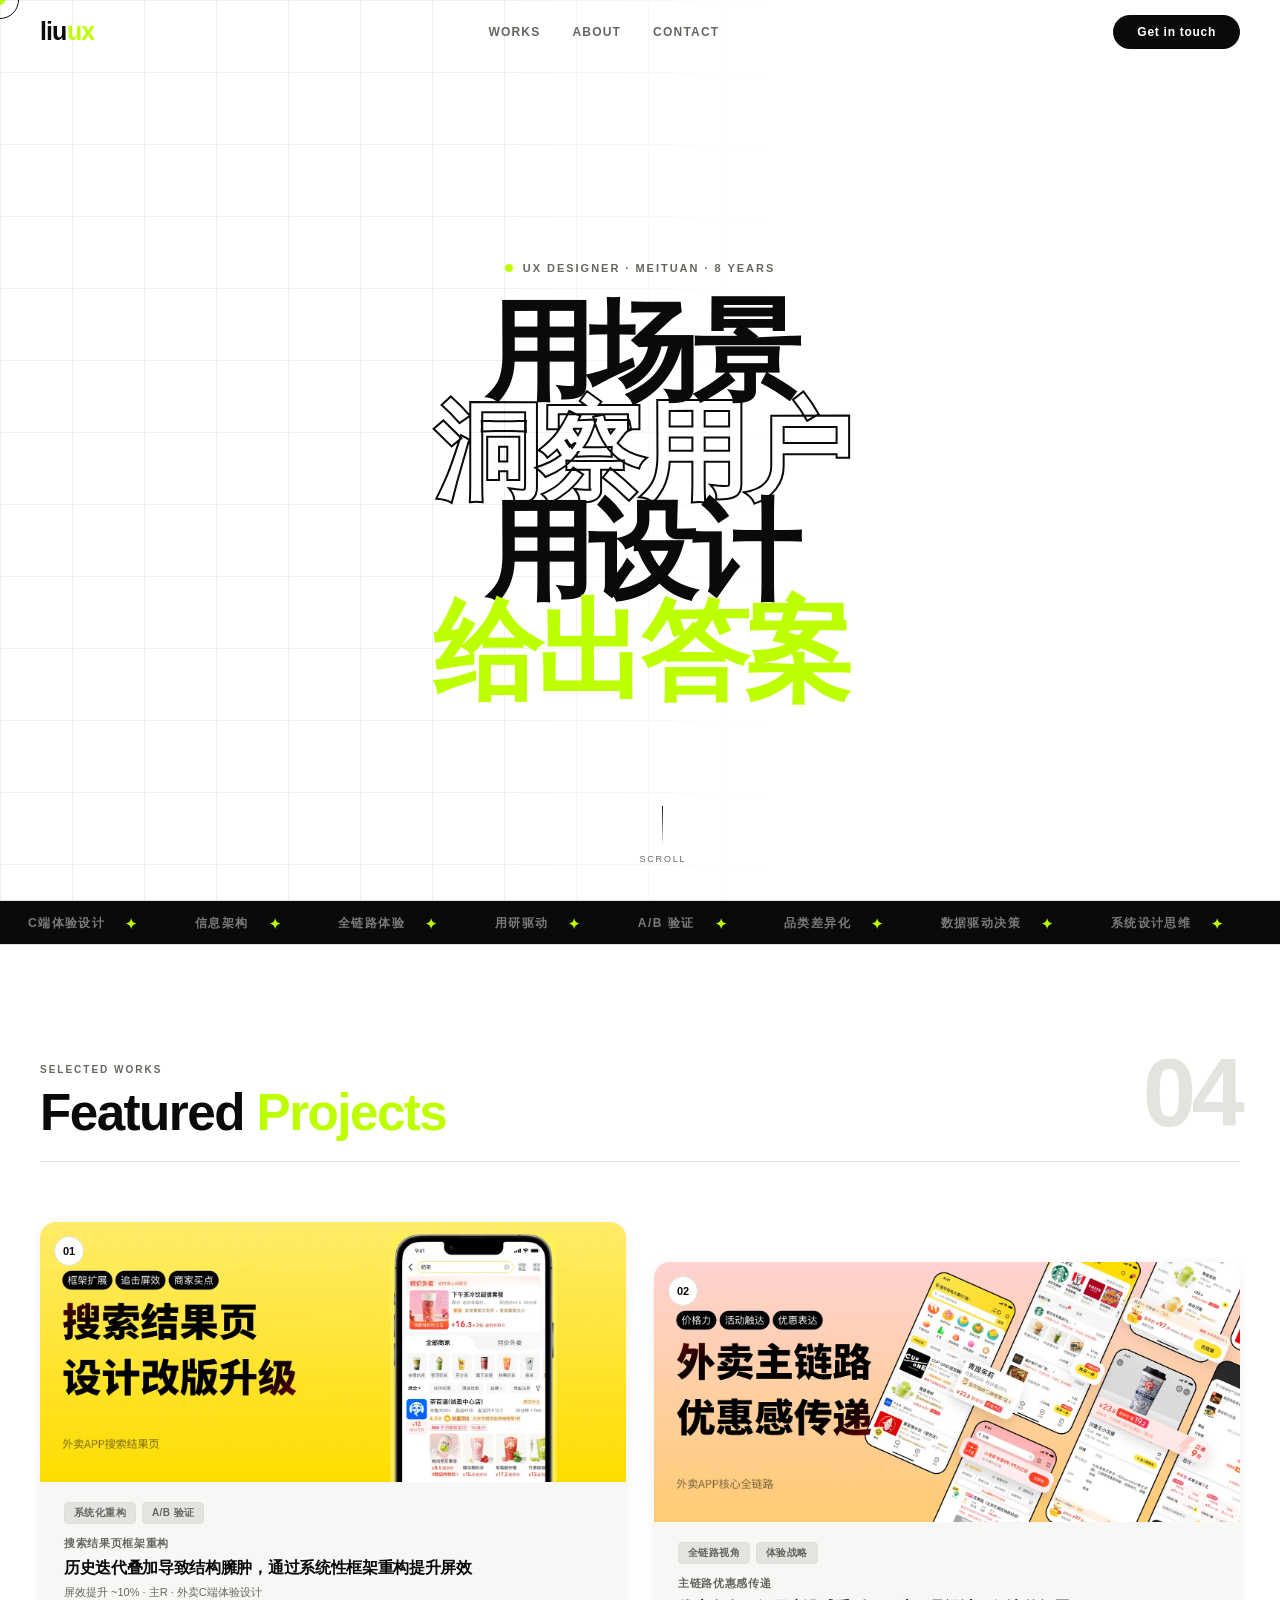
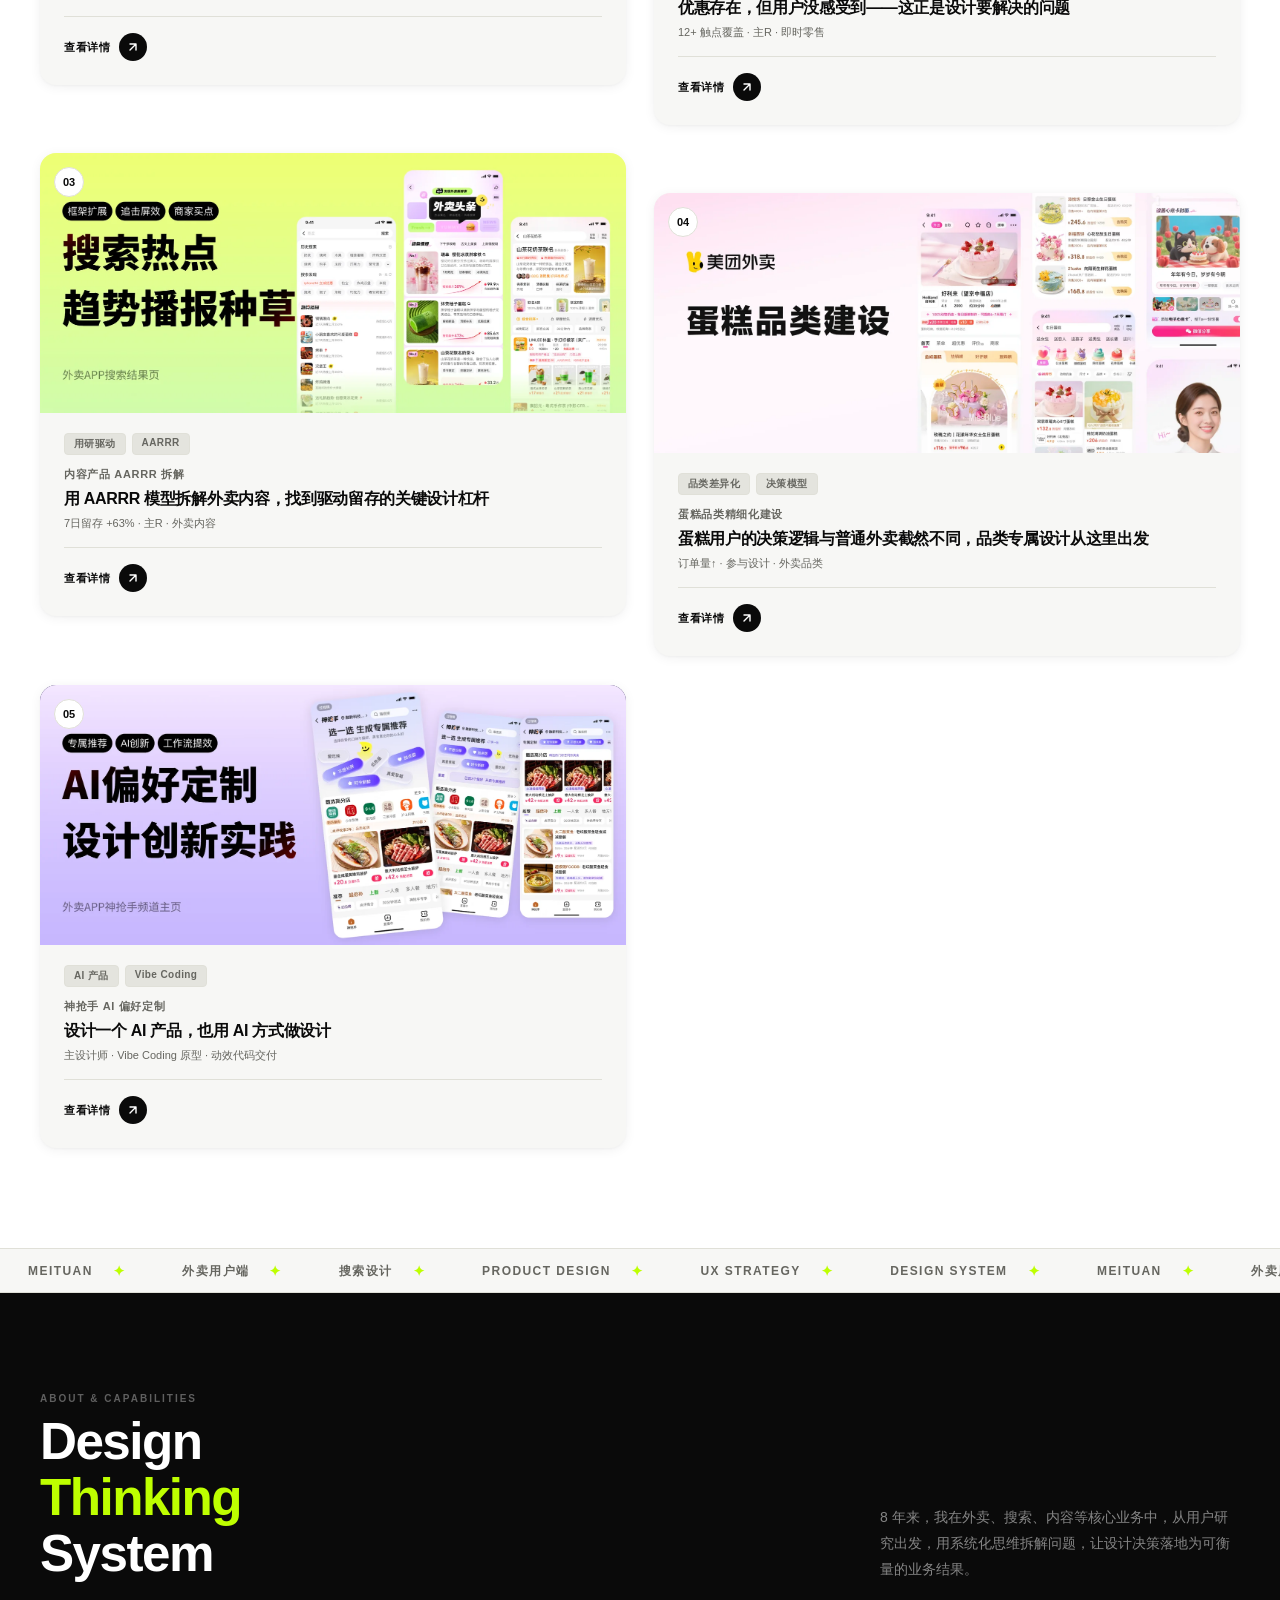
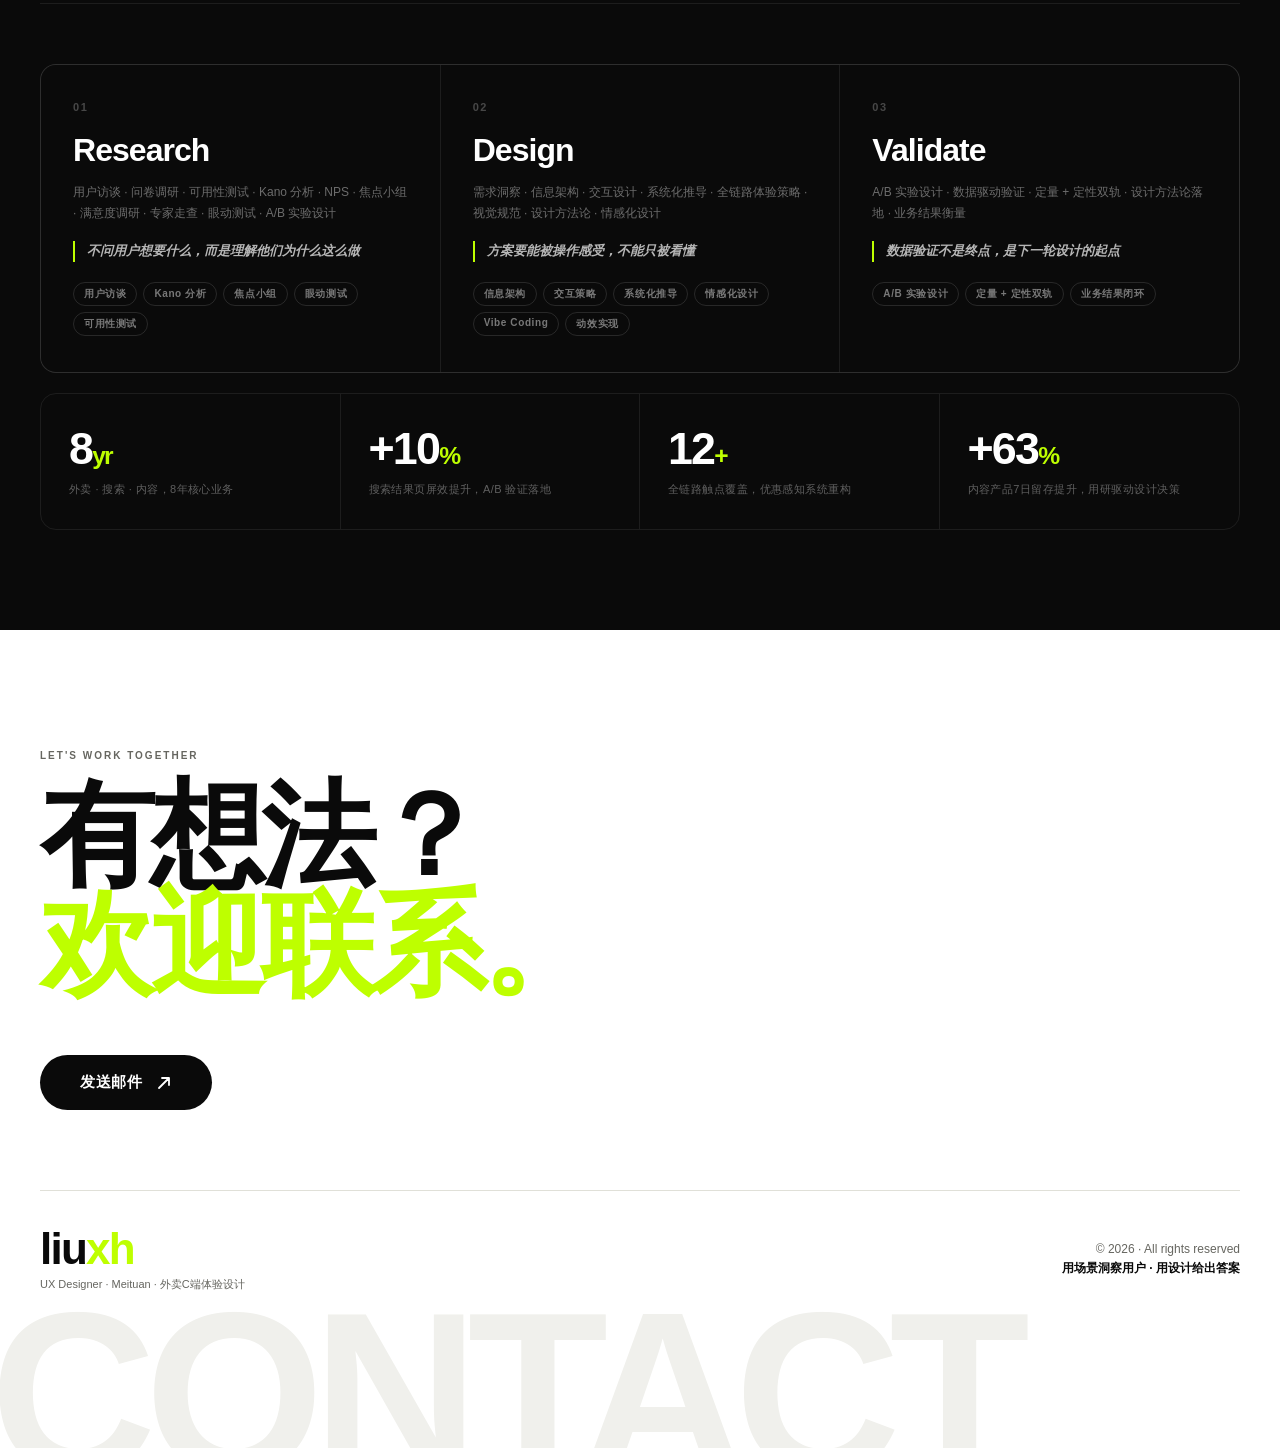
==== index.html @ 4e64beed "refine: 统一slogan+绿色+邮箱弹窗+能力标签更新" ====
<!DOCTYPE html>
<html lang="zh">
<head>
<meta charset="UTF-8">
<meta name="viewport" content="width=device-width, initial-scale=1.0">
<title>UX Designer · Portfolio</title>
<style>
/* ═══════════════════════════════════════
   RESET & TOKENS
═══════════════════════════════════════ */
*,*::before,*::after{box-sizing:border-box;margin:0;padding:0;}
:root{
  --white:#ffffff;
  --black:#0a0a0a;
  --off-white:#f7f7f5;
  --gray:#f0f0ec;
  --gray2:#e4e4de;
  --gray3:#c0c0b8;
  --gray4:#888880;
  --lime:#beff00;
  --text:#0a0a0a;
  --text2:#666660;
  --border:#e0e0d8;
  --r:16px;
}
html{scroll-behavior:smooth;cursor:none;}
body{
  background:var(--white);color:var(--text);
  font-family:'Helvetica Neue',Helvetica,'PingFang SC','Noto Sans SC',Arial,sans-serif;
  -webkit-font-smoothing:antialiased;overflow-x:hidden;
}
a{text-decoration:none;color:inherit;}
img{display:block;max-width:100%;}
::selection{background:var(--lime);color:var(--black);}
::-webkit-scrollbar{width:3px;}
::-webkit-scrollbar-track{background:transparent;}
::-webkit-scrollbar-thumb{background:var(--gray3);border-radius:2px;}

/* ═══════════════════════════════════════
   CURSOR
═══════════════════════════════════════ */
#cursor{
  position:fixed;width:10px;height:10px;border-radius:50%;
  background:var(--lime);pointer-events:none;z-index:9999;
  transform:translate(-50%,-50%);
  transition:width .15s,height .15s,opacity .2s;
  mix-blend-mode:multiply;
}
#cursor-ring{
  position:fixed;width:38px;height:38px;border-radius:50%;
  border:1.5px solid var(--black);pointer-events:none;z-index:9998;
  transform:translate(-50%,-50%);
  transition:width .35s cubic-bezier(.22,1,.36,1),
             height .35s cubic-bezier(.22,1,.36,1),
             border-color .25s;
}
body.ch #cursor-ring{width:60px;height:60px;border-color:var(--lime);}

/* ═══════════════════════════════════════
   PROGRESS
═══════════════════════════════════════ */
#prog{
  position:fixed;top:0;left:0;right:0;height:2px;z-index:600;
  background:var(--lime);transform-origin:left;transform:scaleX(0);
}

/* ═══════════════════════════════════════
   NAV
═══════════════════════════════════════ */
.nav{
  position:fixed;top:0;left:0;right:0;z-index:400;
  height:64px;display:flex;align-items:center;padding:0 40px;
  transition:background .4s,border-color .4s;
  border-bottom:1px solid transparent;
}
.nav.on{
  background:rgba(255,255,255,.92);
  backdrop-filter:blur(20px) saturate(1.6);
  border-color:var(--border);
}
.nav-w{max-width:1280px;margin:0 auto;width:100%;display:flex;align-items:center;justify-content:space-between;}
.nav-logo{
  font-size:25px;font-weight:800;letter-spacing:-.04em;color:var(--black);
  display:inline-flex;align-items:baseline;gap:1px;
  user-select:none;
}
.nav-logo .logo-xh{
  font-style:normal;color:var(--lime);
  display:inline-block;
  position:relative;
  transform-style:preserve-3d;
  perspective:200px;
}
/* 晃动 + Z轴旋转关键帧 */
@keyframes xh-to-ux{
  0%   { transform:rotate(0deg) scale(1); }
  15%  { transform:rotate(-14deg) scale(1); }
  30%  { transform:rotate(10deg) scale(1); }
  48%  { transform:rotate(-3deg) scale(.88); }
  65%  { transform:rotate(360deg) scale(1.06); }
  80%  { transform:rotate(358deg) scale(1); }
  100% { transform:rotate(360deg) scale(1); }
}
@keyframes ux-to-xh{
  0%   { transform:rotate(360deg) scale(1); }
  15%  { transform:rotate(374deg) scale(1); }
  30%  { transform:rotate(350deg) scale(1); }
  48%  { transform:rotate(363deg) scale(.88); }
  65%  { transform:rotate(0deg) scale(1.06); }
  80%  { transform:rotate(2deg) scale(1); }
  100% { transform:rotate(0deg) scale(1); }
}
.nav-logo .logo-xh.flip-to-ux{
  animation:xh-to-ux .8s cubic-bezier(.4,0,.2,1) forwards;
}
.nav-logo .logo-xh.flip-to-xh{
  animation:ux-to-xh .8s cubic-bezier(.4,0,.2,1) forwards;
}
/* 翻转后文字内容通过 data-attr 切换 */
.nav-links{display:flex;gap:32px;}
.nav-links a{
  font-size:12px;font-weight:600;letter-spacing:.1em;text-transform:uppercase;
  color:var(--text2);transition:color .2s;position:relative;
}
.nav-links a::after{
  content:'';position:absolute;bottom:-3px;left:0;right:0;height:1.5px;
  background:var(--lime-d);transform:scaleX(0);transform-origin:left;
  transition:transform .25s cubic-bezier(.22,1,.36,1);
}
.nav-links a:hover{color:var(--black);}
.nav-links a:hover::after{transform:scaleX(1);}
.nav-cta{
  padding:10px 24px;border-radius:999px;
  background:var(--black);color:var(--white);
  font-size:12px;font-weight:700;letter-spacing:.06em;
  transition:background .2s,transform .2s;
}
.nav-cta:hover{background:var(--lime);color:var(--black);transform:scale(1.04);}

/* ═══════════════════════════════════════
   CONTAINER
═══════════════════════════════════════ */
.container{max-width:1280px;margin:0 auto;padding:0 40px;}

/* ═══════════════════════════════════════
   HERO
═══════════════════════════════════════ */
@keyframes fadeUp{from{opacity:0;transform:translateY(32px);}to{opacity:1;transform:translateY(0);}}

.hero{
  min-height:100vh;
  padding-top:64px;
  position:relative;overflow:hidden;
  background:var(--white);
  display:flex;flex-direction:column;
}

/* 背景网格 */
.hero-grid-bg{
  position:absolute;inset:0;z-index:0;
  background-image:
    linear-gradient(var(--border) 1px,transparent 1px),
    linear-gradient(90deg,var(--border) 1px,transparent 1px);
  background-size:72px 72px;
  opacity:.5;
  mask-image:linear-gradient(to right, black 0%, black 40%, transparent 60%);
}

/* hero 内容区 — 居中文字 */
.hero-inner{
  position:relative;z-index:2;
  max-width:1100px;
  width:calc(100% - 80px);
  margin:0 auto;
  display:flex;
  flex-direction:column;
  align-items:center;
  justify-content:center;
  text-align:center;
  flex:1 0 auto;
}

/* 主标题 */
.hero-title{
  font-size:clamp(56px,8.5vw,140px);
  font-weight:900;line-height:.92;letter-spacing:-.05em;
  color:var(--black);margin-bottom:0;
  perspective:600px;
}

/* 字符级动画单元 */
.hero-char{
  display:inline-block;
  opacity:0;
  transform:translateY(60px) rotateX(-40deg);
  transition:
    opacity .6s cubic-bezier(.22,1,.36,1),
    transform .6s cubic-bezier(.22,1,.36,1);
}
.hero-char.in{
  opacity:1;
  transform:translateY(0) rotateX(0deg);
}
.hero-char.out{
  opacity:0;
  transform:translateY(-40px) rotateX(30deg);
}

/* 描边填充字符（第二行“理解用户”效果） */
.hero-char.outline-char{
  color:transparent;
  -webkit-text-stroke:2px var(--black);
}
.hero-char.outline-char.in{
  color:transparent;
  -webkit-text-stroke:2px var(--black);
}

/* 荧光色字符（第四行“给出答案”效果） */
.hero-char.lime-char.in{
  color:var(--lime);
}

/* 行分隔 */
.hero-line{
  display:block;
}

/* eyebrow */
.hero-eyebrow{
  display:flex;align-items:center;gap:10px;
  margin-bottom:28px;
}
.hero-dot{
  width:8px;height:8px;border-radius:50%;background:var(--lime);
  animation:dotPulse 2.2s ease-in-out infinite;
}
@keyframes dotPulse{0%,100%{transform:scale(1);opacity:1;}50%{transform:scale(1.7);opacity:.5;}}
.hero-eyebrow-txt{
  font-size:11px;font-weight:700;letter-spacing:.18em;text-transform:uppercase;
  color:var(--text2);
}

/* 滚动提示 */
.hero-scroll{
  position:absolute;bottom:36px;left:50%;transform:translateX(-50%);
  display:flex;flex-direction:column;align-items:center;gap:8px;
  font-size:9px;letter-spacing:.2em;text-transform:uppercase;color:var(--text2);
  z-index:4;animation:fadeUp 1s .9s both;
}
.hero-scroll-line{
  width:1px;height:40px;
  background:linear-gradient(to bottom,var(--black),transparent);
  animation:scrollAnim 2s ease-in-out infinite;
}
@keyframes scrollAnim{
  0%{transform:scaleY(0);transform-origin:top;}
  50%{transform:scaleY(1);transform-origin:top;}
  51%{transform:scaleY(1);transform-origin:bottom;}
  100%{transform:scaleY(0);transform-origin:bottom;}
}


/* ═══════════════════════════════════════
   MARQUEE
═══════════════════════════════════════ */
.marquee-wrap{
  overflow:hidden;white-space:nowrap;
  border-top:1px solid var(--border);
  border-bottom:1px solid var(--border);
  padding:12px 0;
  background:var(--black);
}
.marquee-wrap--light{background:var(--off-white);}
.marquee-track{
  display:inline-flex;align-items:center;gap:0;
  animation:marqueeL 30s linear infinite;
}
.marquee-track--rev{animation:marqueeR 30s linear infinite;}
.marquee-track:hover{animation-play-state:paused;}
@keyframes marqueeL{0%{transform:translateX(0);}100%{transform:translateX(-50%);}}
@keyframes marqueeR{0%{transform:translateX(-50%);}100%{transform:translateX(0);}}
.marquee-item{
  display:inline-flex;align-items:center;gap:20px;
  padding:0 28px;
  font-size:12px;font-weight:700;letter-spacing:.12em;text-transform:uppercase;
  color:rgba(255,255,255,.45);
}
.marquee-wrap--light .marquee-item{color:var(--text2);}
.marquee-star{color:var(--lime);font-size:14px;}
.marquee-wrap--light .marquee-star{color:var(--lime);}

/* ═══════════════════════════════════════
   SECTION BASE
═══════════════════════════════════════ */
.sec{padding:100px 0;}
.sec-header{
  display:flex;align-items:flex-end;justify-content:space-between;
  margin-bottom:60px;padding-bottom:20px;
  border-bottom:1px solid var(--border);
}
.sec-kicker{
  font-size:10px;font-weight:700;letter-spacing:.2em;text-transform:uppercase;
  color:var(--text2);margin-bottom:10px;
}
.sec-title{
  font-size:clamp(32px,4vw,52px);font-weight:800;letter-spacing:-.03em;
  color:var(--black);line-height:1.1;
}
.sec-title em{font-style:normal;color:var(--lime);}
.sec-count{
  font-size:clamp(64px,8vw,96px);font-weight:800;letter-spacing:-.05em;
  color:var(--gray2);line-height:1;
}

/* ═══════════════════════════════════════
   WORKS GRID
═══════════════════════════════════════ */
.works-grid{
  display:grid;
  grid-template-columns:1fr 1fr;
  gap:28px;
  align-items:start;
}
.work-card{
  border-radius:var(--r);overflow:hidden;
  background:var(--off-white);
  border:none;
  box-shadow:0 2px 12px rgba(0,0,0,.06), 0 1px 3px rgba(0,0,0,.04);
  cursor:none;
  transition:box-shadow .35s;
  will-change:transform;
  position:relative;
}
.work-card::before{
  content:'';
  position:absolute;inset:0;border-radius:var(--r);
  background:radial-gradient(circle at var(--mx,30%) var(--my,30%), rgba(190,255,0,.22) 0%, transparent 60%);
  opacity:0;transition:opacity .3s;
  pointer-events:none;z-index:1;
}
.work-card:hover{
  box-shadow:0 0 0 2px var(--lime), 0 32px 80px rgba(0,0,0,.13);
}
.work-card:hover::before{opacity:1;}
/* 阶梯错位 — 收窄幅度，保留节奏 */
.work-card:nth-child(1){margin-top:0;}
.work-card:nth-child(2){margin-top:40px;}
.work-card:nth-child(3){margin-top:0;}
.work-card:nth-child(4){margin-top:40px;}

.work-img{
  position:relative;height:260px;overflow:hidden;
}
.work-img img{
  width:100%;height:100%;object-fit:cover;object-position:center top;
  transition:transform .7s cubic-bezier(.22,1,.36,1);
}
.work-card:hover .work-img img{transform:scale(1.06);}
.work-img-color{
  width:100%;height:100%;
  display:flex;align-items:center;justify-content:center;
}
/* hover 圆形 CTA */
.work-view{
  position:absolute;top:50%;left:50%;z-index:3;
  width:76px;height:76px;border-radius:50%;
  background:var(--lime);
  display:flex;flex-direction:column;align-items:center;justify-content:center;gap:3px;
  font-size:10px;font-weight:800;letter-spacing:.06em;color:var(--black);
  transform:translate(-50%,-50%) scale(0) rotate(-15deg);
  transition:transform .4s cubic-bezier(.34,1.56,.64,1);
}
.work-card:hover .work-view{transform:translate(-50%,-50%) scale(1) rotate(0deg);}
.work-num-badge{
  position:absolute;top:14px;left:14px;z-index:2;
  width:30px;height:30px;border-radius:50%;
  background:var(--white);
  display:flex;align-items:center;justify-content:center;
  font-size:11px;font-weight:800;color:var(--black);
  border:1px solid var(--border);
}
.work-body{padding:20px 24px 24px;}
.work-meta{
  display:flex;align-items:center;justify-content:space-between;
  margin-bottom:12px;
}
.work-tags{display:flex;gap:6px;flex-wrap:wrap;}
.work-tag{
  font-size:10px;font-weight:700;padding:3px 9px;border-radius:4px;
  letter-spacing:.04em;
  background:var(--gray2);color:var(--text2);
  border:1px solid var(--border);
}
.work-title{font-size:11px;font-weight:700;letter-spacing:.06em;text-transform:uppercase;color:var(--text2);margin-bottom:6px;}
.work-hook{font-size:clamp(14px,1.5vw,16px);font-weight:800;color:var(--black);line-height:1.4;letter-spacing:-.02em;margin-bottom:6px;}
.work-sub{font-size:11px;color:var(--text2);margin-top:4px;}
.work-footer{
  display:flex;align-items:center;justify-content:space-between;
  padding-top:16px;margin-top:16px;border-top:1px solid var(--border);
}
.work-cta{
  display:flex;align-items:center;gap:8px;
  font-size:11px;font-weight:700;letter-spacing:.06em;color:var(--black);
  background:none;border:none;cursor:none;padding:0;
}
.work-cta-circle{
  width:28px;height:28px;border-radius:50%;
  background:var(--black);color:var(--white);
  display:flex;align-items:center;justify-content:center;
  transition:background .2s,transform .3s cubic-bezier(.34,1.56,.64,1);
}
.work-card:hover .work-cta-circle{
  background:var(--lime);color:var(--black);
  transform:rotate(-45deg);
}

/* ═══════════════════════════════════════
   ABOUT / SERVICES (dark section)
═══════════════════════════════════════ */
.sec-dark{background:var(--black);}
.sec-dark .sec-kicker{color:rgba(255,255,255,.35);}
.sec-dark .sec-title{color:var(--white);}
.sec-dark .sec-header{border-color:rgba(255,255,255,.08);}
.about-desc{
  max-width:360px;font-size:14px;
  color:rgba(255,255,255,.5);line-height:1.85;
  align-self:flex-end;
}

/* 服务卡片 */
.services-grid{
  display:grid;grid-template-columns:repeat(3,1fr);gap:1px;
  background:rgba(255,255,255,.08);
  border:1px solid rgba(255,255,255,.08);
  border-radius:var(--r);overflow:hidden;
  margin-bottom:1px;
}
.service-card{
  padding:36px 32px;background:var(--black);
  transition:background .3s;cursor:none;
  position:relative;overflow:hidden;
}
.service-card::after{
  content:'';position:absolute;bottom:0;left:0;right:0;height:2px;
  background:var(--lime);transform:scaleX(0);transform-origin:left;
  transition:transform .4s cubic-bezier(.22,1,.36,1);
}
.service-card:hover{background:#111;}
.service-card:hover::after{transform:scaleX(1);}
.service-num{
  font-size:11px;font-weight:700;letter-spacing:.14em;
  color:rgba(255,255,255,.25);margin-bottom:20px;
}
.service-title{
  font-size:clamp(22px,2.5vw,32px);font-weight:800;letter-spacing:-.03em;
  color:var(--white);margin-bottom:14px;line-height:1.1;
  transition:color .2s;
}
.service-card:hover .service-title{color:var(--lime);}
.service-desc{
font-size:12px;color:rgba(255,255,255,.4);line-height:1.8;
margin-bottom:16px;
}
.service-quote{
font-size:13px;font-weight:600;color:rgba(255,255,255,.7);line-height:1.6;
border-left:2px solid var(--lime);padding-left:12px;
margin-bottom:20px;font-style:italic;
}
.service-tags{display:flex;flex-wrap:wrap;gap:6px;margin-top:auto;}
.service-tag-item{
font-size:10px;font-weight:600;letter-spacing:.06em;
padding:4px 10px;border-radius:20px;
border:1px solid rgba(255,255,255,.12);color:rgba(255,255,255,.45);
transition:border-color .2s,color .2s;
}
.service-card:hover .service-tag-item{border-color:rgba(163,230,53,.3);color:rgba(163,230,53,.7);}
.service-arrow{display:none;}
.service-card:hover .service-arrow{
  background:var(--lime);border-color:var(--lime);
  color:var(--black);transform:rotate(-45deg);
}

/* 数字指标行 */
.metrics-row{
  display:grid;grid-template-columns:repeat(4,1fr);
  border:1px solid rgba(255,255,255,.08);
  border-radius:var(--r);overflow:hidden;
  margin-top:20px;
}
.metric-item{
  padding:32px 28px;
  border-right:1px solid rgba(255,255,255,.08);
}
.metric-item:last-child{border-right:none;}
.metric-val{
  display:block;
  font-size:clamp(32px,3.5vw,48px);font-weight:800;letter-spacing:-.04em;
  color:var(--white);line-height:1;margin-bottom:8px;
}
.metric-val .unit{font-size:.55em;color:var(--lime);}
.metric-lbl{font-size:11px;color:rgba(255,255,255,.35);letter-spacing:.04em;}

/* ═══════════════════════════════════════
   CONTACT
═══════════════════════════════════════ */
.contact-sec{
  padding:120px 0;
  position:relative;overflow:hidden;
}
.contact-bg-word{
  position:absolute;bottom:-60px;left:-10px;
  font-size:clamp(100px,18vw,260px);font-weight:800;letter-spacing:-.05em;
  color:var(--gray);line-height:1;pointer-events:none;user-select:none;
  white-space:nowrap;
}
.contact-kicker{
  font-size:10px;font-weight:700;letter-spacing:.2em;text-transform:uppercase;
  color:var(--text2);margin-bottom:20px;
}
.contact-title{
  font-size:clamp(52px,9vw,120px);font-weight:800;letter-spacing:-.04em;
  line-height:.95;color:var(--black);margin-bottom:56px;
}
.contact-title .lime{color:var(--lime);}
.contact-cta{
  display:inline-flex;align-items:center;gap:14px;
  padding:18px 40px;border-radius:999px;
  background:var(--black);color:var(--white);
  font-size:15px;font-weight:700;letter-spacing:.04em;
  transition:background .25s,transform .3s,box-shadow .3s;
}
.contact-cta:hover{
  background:var(--lime);color:var(--black);
  transform:scale(1.04);
  box-shadow:0 0 48px rgba(190,255,0,.35);
}
.contact-cta svg{transition:transform .3s;}
.contact-cta:hover svg{transform:translate(4px,-4px);}

/* footer */
.footer{
  border-top:1px solid var(--border);
  padding:36px 0;margin-top:80px;
  display:flex;align-items:center;justify-content:space-between;
}
.footer-logo{
  font-size:clamp(28px,4vw,44px);font-weight:800;letter-spacing:-.04em;
  color:var(--black);line-height:1;
}
.footer-logo em{font-style:normal;color:var(--lime);}
.footer-right{text-align:right;font-size:12px;color:var(--text2);}
.footer-right strong{display:block;color:var(--black);font-weight:700;margin-top:4px;}

/* ═══════════════════════════════════════
   DETAIL OVERLAY
═══════════════════════════════════════ */

/* ═══════════════════════════════════════
   EMAIL MODAL
═════════════════════════════════════════ */
.email-modal{
  position:fixed;inset:0;z-index:600;
  display:flex;align-items:center;justify-content:center;
  opacity:0;pointer-events:none;
  transition:opacity .35s cubic-bezier(.22,1,.36,1);
}
.email-modal.show{opacity:1;pointer-events:all;}
.email-modal-backdrop{
  position:absolute;inset:0;
  background:rgba(0,0,0,.5);backdrop-filter:blur(12px);
}
.email-modal-panel{
  position:relative;z-index:1;
  background:var(--white);border-radius:20px;
  padding:40px 48px;text-align:center;
  min-width:360px;
  transform:translateY(20px) scale(.96);
  transition:transform .4s cubic-bezier(.22,1,.36,1);
  box-shadow:0 40px 100px rgba(0,0,0,.2);
}
.email-modal.show .email-modal-panel{transform:translateY(0) scale(1);}
.email-modal-label{
  font-size:10px;font-weight:700;letter-spacing:.2em;text-transform:uppercase;
  color:var(--text2);margin-bottom:16px;
}
.email-modal-addr{
  font-size:clamp(18px,2.5vw,24px);font-weight:800;letter-spacing:-.02em;
  color:var(--black);margin-bottom:24px;
  word-break:break-all;
}
.email-modal-addr .at{color:var(--lime);}
.email-copy-btn{
  display:inline-flex;align-items:center;gap:10px;
  padding:14px 32px;border-radius:999px;border:none;
  background:var(--black);color:var(--white);
  font-size:13px;font-weight:700;letter-spacing:.06em;
  cursor:none;
  transition:background .2s,transform .2s;
}
.email-copy-btn:hover{
  background:var(--lime);color:var(--black);
  transform:scale(1.04);
}
.email-copy-btn.copied{
  background:var(--lime);color:var(--black);
}
.email-modal-close{
  position:absolute;top:16px;right:16px;
  width:36px;height:36px;border-radius:50%;
  border:1px solid var(--border);background:var(--white);
  display:flex;align-items:center;justify-content:center;
  cursor:none;
  transition:background .2s,transform .3s;
}
.email-modal-close:hover{
  background:var(--lime);transform:rotate(90deg);
}

.detail-overlay{
  position:fixed;inset:0;z-index:500;
  display:flex;align-items:center;justify-content:center;
  opacity:0;pointer-events:none;
  transition:opacity .4s cubic-bezier(.22,1,.36,1);
}
.detail-overlay.show{opacity:1;pointer-events:all;}
.detail-backdrop{
  position:absolute;inset:0;
  background:rgba(0,0,0,.75);backdrop-filter:blur(16px);
}
.detail-panel{
  position:relative;z-index:1;
  width:min(900px,94vw);max-height:90vh;
  background:var(--white);border-radius:20px;
  overflow:hidden;display:flex;flex-direction:column;
  transform:translateY(40px) scale(.96);
  transition:transform .45s cubic-bezier(.22,1,.36,1);
  box-shadow:0 60px 120px rgba(0,0,0,.3);
}
.detail-overlay.show .detail-panel{transform:translateY(0) scale(1);}
.detail-cover{
  width:100%;height:300px;position:relative;overflow:hidden;flex-shrink:0;
}
.detail-cover img{
  width:100%;height:100%;object-fit:cover;object-position:center top;
}
.detail-cover-fallback{width:100%;height:100%;}
.detail-cover-mask{
  position:absolute;inset:0;
  background:linear-gradient(to bottom,transparent 20%,rgba(0,0,0,.65) 100%);
}
.detail-cover-info{
  position:absolute;bottom:24px;left:32px;right:72px;z-index:2;
}
.detail-cover-info h2{
  font-size:clamp(17px,2.4vw,26px);font-weight:800;
  color:#fff;line-height:1.3;letter-spacing:-.025em;
}
.detail-cover-tags{display:flex;flex-wrap:wrap;gap:6px;margin-top:10px;}
.detail-close{
  position:absolute;top:16px;right:16px;z-index:10;
  width:40px;height:40px;border-radius:50%;
  background:rgba(0,0,0,.5);backdrop-filter:blur(8px);
  border:1px solid rgba(255,255,255,.2);
  display:flex;align-items:center;justify-content:center;
  cursor:none;color:#fff;
  transition:background .2s,transform .3s;
}
.detail-close:hover{background:var(--lime);color:var(--black);transform:rotate(90deg);}
.detail-body{
  padding:32px;overflow-y:auto;flex:1;background:var(--white);
}
.detail-body::-webkit-scrollbar{width:3px;}
.detail-body::-webkit-scrollbar-thumb{background:var(--gray3);}
.detail-section{margin-bottom:24px;}
.detail-section:last-child{margin-bottom:0;}
.detail-label{
  font-size:10px;font-weight:700;letter-spacing:.18em;text-transform:uppercase;
  color:var(--text2);margin-bottom:8px;
}
.detail-text{font-size:14px;color:var(--text2);line-height:1.85;}
.detail-divider{height:1px;background:var(--border);margin:20px 0;}
.detail-results{display:flex;gap:12px;flex-wrap:wrap;margin-top:8px;}
.detail-rv{
  padding:16px 20px;border-radius:12px;
  background:var(--off-white);border:1px solid var(--border);
  flex:1;min-width:100px;
  display:flex;flex-direction:column;gap:4px;
}
.detail-rv-val{
  font-size:clamp(24px,3vw,32px);font-weight:800;
  letter-spacing:-.04em;line-height:1;
}
.detail-rv-lbl{font-size:11px;color:var(--text2);}

/* ═══════════════════════════════════════
   REVEAL ANIMATION
═══════════════════════════════════════ */
.rv{
  opacity:0;transform:translateY(28px);
  transition:opacity .7s cubic-bezier(.22,1,.36,1),transform .7s cubic-bezier(.22,1,.36,1);
}
.rv.in{opacity:1;transform:translateY(0);}
.rv.d1{transition-delay:.08s;}.rv.d2{transition-delay:.16s;}
.rv.d3{transition-delay:.24s;}.rv.d4{transition-delay:.32s;}

/* ═══════════════════════════════════════
   RESPONSIVE
═══════════════════════════════════════ */
@media(max-width:960px){
  .hero-inner{width:calc(100% - 48px);}
  .hero-title{font-size:clamp(44px,11vw,88px);}
  .works-grid{grid-template-columns:1fr;}
  .work-card:nth-child(n){margin-top:0;}
  .services-grid{grid-template-columns:1fr;}
  .metrics-row{grid-template-columns:1fr 1fr;}
  .metric-item:nth-child(2){border-right:none;}
  .metric-item:nth-child(3){border-top:1px solid rgba(255,255,255,.08);}
  .metric-item:nth-child(4){border-top:1px solid rgba(255,255,255,.08);}
  .footer{flex-direction:column;gap:20px;text-align:center;}
  .footer-right{text-align:center;}
}
@media(max-width:600px){
  .container{padding:0 20px;}
  .nav{padding:0 20px;}
  .sec{padding:72px 0;}
  .contact-title{font-size:clamp(40px,12vw,80px);}
  .metrics-row{grid-template-columns:1fr;}
  .metric-item{border-right:none;border-bottom:1px solid rgba(255,255,255,.08);}
}
</style>
</head>
<body>

<!-- CURSOR -->
<div id="cursor"></div>
<div id="cursor-ring"></div>
<!-- PROGRESS -->
<div id="prog"></div>

<!-- NAV -->
<nav class="nav" id="nav">
  <div class="nav-w">
    <a href="#" class="nav-logo" id="nav-logo">liu<span class="logo-xh" id="logo-xh">xh</span></a>
    <div class="nav-links">
      <a href="#works">Works</a>
      <a href="#about">About</a>
      <a href="#contact">Contact</a>
    </div>
    <a href="javascript:void(0)" class="nav-cta" onclick="showEmailModal()">Get in touch</a>
  </div>
</nav>

<!-- ══════════════════════════════
     HERO
══════════════════════════════ -->
<section class="hero" id="hero">
  <div class="hero-grid-bg"></div>

  <div class="hero-inner">
    <div class="hero-eyebrow">
      <span class="hero-dot"></span>
      <span class="hero-eyebrow-txt">UX Designer · Meituan · 8 Years</span>
    </div>

    <h1 class="hero-title" id="hero-title"></h1>

  </div>

  <div class="hero-scroll">
    <div class="hero-scroll-line"></div>
    <span>Scroll</span>
  </div>
</section>

<!-- MARQUEE 1 -->
<div class="marquee-wrap">
  <div class="marquee-track">
    <span class="marquee-item">C端体验设计<span class="marquee-star">✦</span></span>
    <span class="marquee-item">信息架构<span class="marquee-star">✦</span></span>
    <span class="marquee-item">全链路体验<span class="marquee-star">✦</span></span>
    <span class="marquee-item">用研驱动<span class="marquee-star">✦</span></span>
    <span class="marquee-item">A/B 验证<span class="marquee-star">✦</span></span>
    <span class="marquee-item">品类差异化<span class="marquee-star">✦</span></span>
    <span class="marquee-item">数据驱动决策<span class="marquee-star">✦</span></span>
    <span class="marquee-item">系统设计思维<span class="marquee-star">✦</span></span>
    <span class="marquee-item">C端体验设计<span class="marquee-star">✦</span></span>
    <span class="marquee-item">信息架构<span class="marquee-star">✦</span></span>
    <span class="marquee-item">全链路体验<span class="marquee-star">✦</span></span>
    <span class="marquee-item">用研驱动<span class="marquee-star">✦</span></span>
    <span class="marquee-item">A/B 验证<span class="marquee-star">✦</span></span>
    <span class="marquee-item">品类差异化<span class="marquee-star">✦</span></span>
    <span class="marquee-item">数据驱动决策<span class="marquee-star">✦</span></span>
    <span class="marquee-item">系统设计思维<span class="marquee-star">✦</span></span>
  </div>
</div>

<!-- ══════════════════════════════
     WORKS
══════════════════════════════ -->
<section class="sec" id="works">
  <div class="container">
    <div class="sec-header rv">
      <div>
        <div class="sec-kicker">Selected Works</div>
        <h2 class="sec-title">Featured <em>Projects</em></h2>
      </div>
      <div class="sec-count">04</div>
    </div>

    <div class="works-grid">

      <!-- W1 -->
      <div class="work-card rv" onclick="location.href='project-01.html'" style="cursor:none;">
        <div class="work-img">
          <img src="cover-search.webp" alt="搜索结果页改版">
          <div class="work-view">View<br>Project</div>
          <div class="work-num-badge">01</div>
        </div>
        <div class="work-body">
          <div class="work-meta">
            <div class="work-tags">
              <span class="work-tag">系统化重构</span>
              <span class="work-tag">A/B 验证</span>
            </div>
          </div>
<h3 class="work-title">搜索结果页框架重构</h3>
<p class="work-hook">历史迭代叠加导致结构臃肿，通过系统性框架重构提升屏效</p>
<p class="work-sub">屏效提升 ~10% · 主R · 外卖C端体验设计</p>
          <div class="work-footer">
            <button class="work-cta">
              查看详情
              <span class="work-cta-circle">
                <svg width="10" height="10" viewBox="0 0 10 10" fill="none">
                  <path d="M2 8l6-6M8 8V2H2" stroke="currentColor" stroke-width="1.4" stroke-linecap="round" stroke-linejoin="round"/>
                </svg>
              </span>
            </button>
          </div>
        </div>
      </div>

      <!-- W2 -->
      <div class="work-card rv d1" onclick="location.href='project-02.html'" style="cursor:none;">
        <div class="work-img">
          <img src="cover-discount.webp" alt="优惠感传递">
          <div class="work-view">View<br>Project</div>
          <div class="work-num-badge">02</div>
        </div>
        <div class="work-body">
          <div class="work-meta">
            <div class="work-tags">
              <span class="work-tag">全链路视角</span>
              <span class="work-tag">体验战略</span>
            </div>
          </div>
<h3 class="work-title">主链路优惠感传递</h3>
<p class="work-hook">优惠存在，但用户没感受到——这正是设计要解决的问题</p>
<p class="work-sub">12+ 触点覆盖 · 主R · 即时零售</p>
          <div class="work-footer">
            <button class="work-cta">
              查看详情
              <span class="work-cta-circle">
                <svg width="10" height="10" viewBox="0 0 10 10" fill="none">
                  <path d="M2 8l6-6M8 8V2H2" stroke="currentColor" stroke-width="1.4" stroke-linecap="round" stroke-linejoin="round"/>
                </svg>
              </span>
            </button>
          </div>
        </div>
      </div>

      <!-- W3 -->
      <div class="work-card rv d2" onclick="location.href='project-03.html'" style="cursor:none;">
        <div class="work-img">
          <img src="cover-trend.webp" alt="搜索热点趋势播报种草">
          <div class="work-view">View<br>Project</div>
          <div class="work-num-badge">03</div>
        </div>
        <div class="work-body">
          <div class="work-meta">
            <div class="work-tags">
              <span class="work-tag">用研驱动</span>
              <span class="work-tag">AARRR</span>
            </div>
          </div>
<h3 class="work-title">内容产品 AARRR 拆解</h3>
<p class="work-hook">用 AARRR 模型拆解外卖内容，找到驱动留存的关键设计杠杆</p>
<p class="work-sub">7日留存 +63% · 主R · 外卖内容</p>
          <div class="work-footer">
            <button class="work-cta">
              查看详情
              <span class="work-cta-circle">
                <svg width="10" height="10" viewBox="0 0 10 10" fill="none">
                  <path d="M2 8l6-6M8 8V2H2" stroke="currentColor" stroke-width="1.4" stroke-linecap="round" stroke-linejoin="round"/>
                </svg>
              </span>
            </button>
          </div>
        </div>
      </div>

      <!-- W4 -->
      <div class="work-card rv d3" onclick="location.href='project-04.html'" style="cursor:none;">
        <div class="work-img">
          <img src="cover-cake.webp" alt="蛋糕品类建设">
          <div class="work-view">View<br>Project</div>
          <div class="work-num-badge">04</div>
        </div>
        <div class="work-body">
          <div class="work-meta">
            <div class="work-tags">
              <span class="work-tag">品类差异化</span>
              <span class="work-tag">决策模型</span>
            </div>
          </div>
<h3 class="work-title">蛋糕品类精细化建设</h3>
<p class="work-hook">蛋糕用户的决策逻辑与普通外卖截然不同，品类专属设计从这里出发</p>
<p class="work-sub">订单量↑ · 参与设计 · 外卖品类</p>
          <div class="work-footer">
            <button class="work-cta">
              查看详情
              <span class="work-cta-circle">
                <svg width="10" height="10" viewBox="0 0 10 10" fill="none">
                  <path d="M2 8l6-6M8 8V2H2" stroke="currentColor" stroke-width="1.4" stroke-linecap="round" stroke-linejoin="round"/>
                </svg>
              </span>
            </button>
          </div>
        </div>
      </div>

      <!-- W5 -->
      <div class="work-card rv d4" onclick="location.href='project-05.html'" style="cursor:none;">
        <div class="work-img">
          <div class="work-img-color" style="background:#1e1b4b;padding:0;overflow:hidden;">
            <img src="cover-sqs.webp" alt="神抢手 AI 偏好定制" style="width:100%;height:100%;object-fit:cover;display:block;">
          </div>
          <div class="work-view">View<br>Project</div>
          <div class="work-num-badge">05</div>
        </div>
        <div class="work-body">
          <div class="work-meta">
            <div class="work-tags">
              <span class="work-tag">AI 产品</span>
              <span class="work-tag">Vibe Coding</span>
            </div>
          </div>
<h3 class="work-title">神抢手 AI 偏好定制</h3>
<p class="work-hook">设计一个 AI 产品，也用 AI 方式做设计</p>
<p class="work-sub">主设计师 · Vibe Coding 原型 · 动效代码交付</p>
          <div class="work-footer">
            <button class="work-cta">
              查看详情
              <span class="work-cta-circle">
                <svg width="10" height="10" viewBox="0 0 10 10" fill="none">
                  <path d="M2 8l6-6M8 8V2H2" stroke="currentColor" stroke-width="1.4" stroke-linecap="round" stroke-linejoin="round"/>
                </svg>
              </span>
            </button>
          </div>
        </div>
      </div>

    </div>
  </div>
</section>

<!-- MARQUEE 2 (reverse, light) -->
<div class="marquee-wrap marquee-wrap--light">
  <div class="marquee-track marquee-track--rev">
    <span class="marquee-item">Meituan<span class="marquee-star">✦</span></span>
    <span class="marquee-item">外卖用户端<span class="marquee-star">✦</span></span>
    <span class="marquee-item">搜索设计<span class="marquee-star">✦</span></span>
    <span class="marquee-item">Product Design<span class="marquee-star">✦</span></span>
    <span class="marquee-item">UX Strategy<span class="marquee-star">✦</span></span>
    <span class="marquee-item">Design System<span class="marquee-star">✦</span></span>
    <span class="marquee-item">Meituan<span class="marquee-star">✦</span></span>
    <span class="marquee-item">外卖用户端<span class="marquee-star">✦</span></span>
    <span class="marquee-item">搜索设计<span class="marquee-star">✦</span></span>
    <span class="marquee-item">Product Design<span class="marquee-star">✦</span></span>
    <span class="marquee-item">UX Strategy<span class="marquee-star">✦</span></span>
    <span class="marquee-item">Design System<span class="marquee-star">✦</span></span>
  </div>
</div>

<!-- ══════════════════════════════
     ABOUT / SERVICES
══════════════════════════════ -->
<section class="sec sec-dark" id="about">
  <div class="container">
    <div class="sec-header rv">
      <div>
        <div class="sec-kicker">About & Capabilities</div>
        <h2 class="sec-title">Design<br><em>Thinking</em><br>System</h2>
      </div>
      <p class="about-desc">8 年来，我在外卖、搜索、内容等核心业务中，从用户研究出发，用系统化思维拆解问题，让设计决策落地为可衡量的业务结果。</p>
    </div>

    <div class="services-grid rv d1">
      <div class="service-card">
        <div class="service-num">01</div>
        <h3 class="service-title">Research</h3>
        <p class="service-desc">用户访谈 · 问卷调研 · 可用性测试 · Kano 分析 · NPS · 焦点小组 · 满意度调研 · 专家走查 · 眼动测试 · A/B 实验设计</p>
        <p class="service-quote">不问用户想要什么，而是理解他们为什么这么做</p>
        <div class="service-tags">
          <span class="service-tag-item">用户访谈</span>
          <span class="service-tag-item">Kano 分析</span>
          <span class="service-tag-item">焦点小组</span>
          <span class="service-tag-item">眼动测试</span>
          <span class="service-tag-item">可用性测试</span>
        </div>
      </div>
      <div class="service-card">
        <div class="service-num">02</div>
        <h3 class="service-title">Design</h3>
        <p class="service-desc">需求洞察 · 信息架构 · 交互设计 · 系统化推导 · 全链路体验策略 · 视觉规范 · 设计方法论 · 情感化设计</p>
        <p class="service-quote">方案要能被操作感受，不能只被看懂</p>
        <div class="service-tags">
          <span class="service-tag-item">信息架构</span>
          <span class="service-tag-item">交互策略</span>
          <span class="service-tag-item">系统化推导</span>
          <span class="service-tag-item">情感化设计</span>
          <span class="service-tag-item">Vibe Coding</span>
          <span class="service-tag-item">动效实现</span>
        </div>
      </div>
      <div class="service-card">
        <div class="service-num">03</div>
        <h3 class="service-title">Validate</h3>
        <p class="service-desc">A/B 实验设计 · 数据驱动验证 · 定量 + 定性双轨 · 设计方法论落地 · 业务结果衡量</p>
        <p class="service-quote">数据验证不是终点，是下一轮设计的起点</p>
        <div class="service-tags">
          <span class="service-tag-item">A/B 实验设计</span>
          <span class="service-tag-item">定量 + 定性双轨</span>
          <span class="service-tag-item">业务结果闭环</span>
        </div>
      </div>
    </div>

    <div class="metrics-row rv d2">
      <div class="metric-item">
        <span class="metric-val">8<span class="unit">yr</span></span>
        <span class="metric-lbl">外卖 · 搜索 · 内容，8年核心业务</span>
      </div>
      <div class="metric-item">
        <span class="metric-val">+10<span class="unit">%</span></span>
        <span class="metric-lbl">搜索结果页屏效提升，A/B 验证落地</span>
      </div>
      <div class="metric-item">
        <span class="metric-val">12<span class="unit">+</span></span>
        <span class="metric-lbl">全链路触点覆盖，优惠感知系统重构</span>
      </div>
      <div class="metric-item">
        <span class="metric-val">+63<span class="unit">%</span></span>
        <span class="metric-lbl">内容产品7日留存提升，用研驱动设计决策</span>
      </div>
    </div>
  </div>
</section>

<!-- ══════════════════════════════
     CONTACT
══════════════════════════════ -->
<section class="contact-sec" id="contact">
  <div class="contact-bg-word">CONTACT</div>
  <div class="container">
    <div class="contact-kicker rv">Let's Work Together</div>
    <h2 class="contact-title rv d1">有想法？<br><span class="lime">欢迎联系。</span></h2>
    <a href="javascript:void(0)" class="contact-cta rv d2" onclick="showEmailModal()">
      发送邮件
      <svg width="16" height="16" viewBox="0 0 16 16" fill="none">
        <path d="M3 13L13 3M13 3H6M13 3v7" stroke="currentColor" stroke-width="1.8" stroke-linecap="round" stroke-linejoin="round"/>
      </svg>
    </a>
    <div class="footer rv d3">
      <div>
        <div class="footer-logo">liu<em>xh</em></div>
        <div style="font-size:11px;color:var(--text2);margin-top:6px;">UX Designer · Meituan · 外卖C端体验设计</div>
      </div>
      <div class="footer-right">
        <span>© <span id="copy-year">2026</span> · All rights reserved</span>
        <strong>用场景洞察用户 · 用设计给出答案</strong>
      </div>
    </div>
  </div>
</section>

<!-- EMAIL MODAL -->
<div class="email-modal" id="email-modal" onclick="closeEmailModalOnBackdrop(event)">
  <div class="email-modal-backdrop"></div>
  <div class="email-modal-panel">
    <button class="email-modal-close" onclick="closeEmailModal()" aria-label="关闭">
      <svg width="12" height="12" viewBox="0 0 14 14" fill="none">
        <path d="M1 1l12 12M13 1L1 13" stroke="currentColor" stroke-width="1.6" stroke-linecap="round"/>
      </svg>
    </button>
    <div class="email-modal-label">Email Address</div>
    <div class="email-modal-addr">liu000_90<span class="at">@</span>qq.com</div>
    <button class="email-copy-btn" id="email-copy-btn" onclick="copyEmail()">
      <svg width="14" height="14" viewBox="0 0 16 16" fill="none">
        <path d="M10 1H4a2 2 0 00-2 2v8a2 2 0 002 2h6a2 2 0 002-2V3a2 2 0 00-2-2z" stroke="currentColor" stroke-width="1.4" stroke-linecap="round" stroke-linejoin="round"/>
        <path d="M6 15h6a2 2 0 002-2V7" stroke="currentColor" stroke-width="1.4" stroke-linecap="round" stroke-linejoin="round"/>
      </svg>
      复制邮箱地址
    </button>
  </div>
</div>

<!-- ══════════════════════════════
     DETAIL OVERLAY
══════════════════════════════ -->
<div class="detail-overlay" id="detail-overlay" onclick="closeDetailOnBackdrop(event)">
  <div class="detail-backdrop"></div>
  <div class="detail-panel" id="detail-panel">
    <div class="detail-cover" id="detail-cover">
      <div class="detail-cover-mask"></div>
      <div class="detail-cover-info">
        <h2 id="detail-title"></h2>
        <div class="detail-cover-tags" id="detail-cover-tags"></div>
      </div>
      <button class="detail-close" onclick="closeDetail()" aria-label="关闭">
        <svg width="14" height="14" viewBox="0 0 14 14" fill="none">
          <path d="M1 1l12 12M13 1L1 13" stroke="currentColor" stroke-width="1.6" stroke-linecap="round"/>
        </svg>
      </button>
    </div>
    <div class="detail-body" id="detail-body"></div>
  </div>
</div>

<script>
/* 版权年份自动更新 */
document.getElementById('copy-year').textContent = new Date().getFullYear();
/* ══════════════════
   CURSOR
══════════════════ */
const cur = document.getElementById('cursor');
const ring = document.getElementById('cursor-ring');
let mx=0,my=0,rx=0,ry=0;
document.addEventListener('mousemove',e=>{mx=e.clientX;my=e.clientY;});
(function animCursor(){
  rx+=(mx-rx)*.16; ry+=(my-ry)*.16;
  cur.style.left=mx+'px'; cur.style.top=my+'px';
  ring.style.left=rx+'px'; ring.style.top=ry+'px';
  requestAnimationFrame(animCursor);
})();
document.querySelectorAll('a,button,.work-card,.service-card').forEach(el=>{
  el.addEventListener('mouseenter',()=>document.body.classList.add('ch'));
  el.addEventListener('mouseleave',()=>document.body.classList.remove('ch'));
});

/* ══════════════════
   PROGRESS
══════════════════ */
const prog = document.getElementById('prog');
window.addEventListener('scroll',()=>{
  prog.style.transform=`scaleX(${Math.min(scrollY/(document.body.scrollHeight-innerHeight),1)})`;
},{passive:true});

/* ══════════════════
   NAV
══════════════════ */
const nav = document.getElementById('nav');
window.addEventListener('scroll',()=>nav.classList.toggle('on',scrollY>60),{passive:true});

/* ══════════════════
   REVEAL
══════════════════ */
const io = new IntersectionObserver(entries=>{
  entries.forEach(e=>{if(e.isIntersecting){e.target.classList.add('in');io.unobserve(e.target);}});
},{threshold:0.07,rootMargin:'0px 0px -40px 0px'});
document.querySelectorAll('.rv').forEach(el=>io.observe(el));

/* ══════════════════
   WORK CARD 3D TILT
══════════════════ */
document.querySelectorAll('.work-card').forEach(card=>{
  card.addEventListener('mousemove',e=>{
    const r=card.getBoundingClientRect();
    const x=(e.clientX-r.left)/r.width-.5;
    const y=(e.clientY-r.top)/r.height-.5;
    card.style.transform=`perspective(600px) rotateY(${x*18}deg) rotateX(${-y*12}deg) translateY(-10px) scale(1.02)`;
    /* 光晕跟随鼠标 */
    const px=((e.clientX-r.left)/r.width*100).toFixed(1);
    const py=((e.clientY-r.top)/r.height*100).toFixed(1);
    card.style.setProperty('--mx',px+'%');
    card.style.setProperty('--my',py+'%');
  });
  card.addEventListener('mouseleave',()=>{
    card.style.transform='';
    card.style.transition='transform .7s cubic-bezier(.22,1,.36,1),border-color .25s,box-shadow .35s';
  });
  card.addEventListener('mouseenter',()=>{
    card.style.transition='transform .08s ease,border-color .25s,box-shadow .35s';
  });
});

/* ══════════════════
   SERVICE CARD HOVER
══════════════════ */
document.querySelectorAll('.service-card').forEach(card=>{
  const title=card.querySelector('.service-title');
  const desc=card.querySelector('.service-desc');
  const num=card.querySelector('.service-num');
  card.addEventListener('mouseenter',()=>{
    card.style.background='#111';
  });
  card.addEventListener('mouseleave',()=>{
    card.style.background='';
  });
});

/* ══════════════════
   LOGO XH → UX FLIP
══════════════════ */
(function(){
  const el = document.getElementById('logo-xh');
  if(!el) return;
  let isUX = false;
  let animating = false;

  function flipTo(toUX){
    if(animating) return;
    animating = true;
    const cls = toUX ? 'flip-to-ux' : 'flip-to-xh';
    el.classList.remove('flip-to-ux','flip-to-xh');
    void el.offsetWidth; // reflow
    el.classList.add(cls);
    // 旋转到最快速度处（约 380ms）切换文字，视觉上感知不到
    setTimeout(()=>{ el.textContent = toUX ? 'ux' : 'xh'; }, 380);
    el.addEventListener('animationend', function done(){
      el.removeEventListener('animationend', done);
      isUX = toUX;
      animating = false;
    });
  }

  // 页面加载后 1.5s 自动触发一次 xh → ux
  setTimeout(()=> flipTo(true), 1500);

  // hover 时来回切换
  const logo = document.getElementById('nav-logo');
  logo.addEventListener('mouseenter', ()=>{
    if(!animating) flipTo(!isUX);
  });
})();

/* ══════════════════
METRICS COUNT-UP
══════════════════ */
const metricIo = new IntersectionObserver(entries=>{
  entries.forEach(e=>{
    if(!e.isIntersecting) return;
    const el=e.target;
    const raw=el.dataset.target;
    if(!raw) return;
    const target=parseFloat(raw);
    let start=0,dur=1600,startTime=null;
    function step(ts){
      if(!startTime) startTime=ts;
      const p=Math.min((ts-startTime)/dur,1);
      const ease=1-Math.pow(1-p,3);
      el.textContent=Math.round(start+(target-start)*ease);
      if(p<1) requestAnimationFrame(step);
      else el.textContent=target;
    }
    requestAnimationFrame(step);
    metricIo.unobserve(el);
  });
},{threshold:.5});
document.querySelectorAll('[data-target]').forEach(el=>metricIo.observe(el));

/* ══════════════════
   DETAIL OVERLAY
══════════════════ */
const PROJECT_DATA={
  pc1:{
    title:'从堆砌到系统——一次让屏效提升 10% 的框架重构',
    cover:'cover-search.webp',
    coverBg:'linear-gradient(135deg,#312e81,#6366f1)',
    tags:['系统化重构','信息架构','A/B 验证'],
    accentColor:'#6366f1',
    sections:[
      {label:'项目背景',text:'搜索结果页历经多次迭代，新旧功能叠加堆砌，模块层级混乱，首屏商家供给有限。消费降级趋势下，神抢手、拼好饭等低价供给的价格优势未能透出，用户比价切竞对的行为加剧，决策效率成为核心矛盾。'},
      {label:'设计策略',text:'通过"三明治框架 vs 双层框架"A/B 实验确定最优页面结构，双层框架更轻量、适配性更高，数据胜出；重构商家卡片信息分组，在卡片右侧空档位置透出账户大额可用券，让价格感知前置至首屏；接入神抢手、拼好饭、自取等低价供给，并按品类差异打造多种二搜模板，实现"场景适配 × 信息效率"平衡。'},
      {label:'我的角色',text:'主设计师（100%），负责从问题定义、框架方案设计、A/B 实验设计到数据验证的全链路，覆盖框架重构、卡片信息架构、筛选体系、低价供给接入四大模块。'},
    ],
    results:[{val:'+0.31pp',lbl:'搜索结果页 UV_CXR'},{val:'+0.09pp',lbl:'全局搜索 UV_CXR'},{val:'~+10%',lbl:'页面屏效提升'}],
  },
  pc2:{
    title:'从首页到提单，一次跨 12 个触点的感知设计',
    cover:'cover-discount.webp',
    coverBg:'linear-gradient(135deg,#78350f,#fbbf24)',
    tags:['全链路视角','体验战略','跨业务协同'],
    accentColor:'#d97706',
    sections:[
      {label:'项目背景',text:'补贴率长期下降，但用户优惠感知依然偏弱——不是缺少优惠，而是表达割裂：商品到手价仅在店铺页出现；前置页面未透出红包、代金券、膨胀津贴；竞对在 AppStore→图标→天降→首页→落地页→店铺→购物车→提单全链路"见缝插针"植入利益点，我方覆盖力度存在明显差距。'},
      {label:'设计策略',text:'将"优惠感"拆解为三要素：价格力（低价）、优惠卖法（营销活动）、优惠表现力（设计表达），本项目聚焦"优惠表现力"。绘制 12+ 触点地图（发现→选购→决策→转化），按阶段分层透出优惠：前置页面预估到手价、搜索结果页账户可用券、商家页专属价+降幅标签、提单页利益汇总感知。双轨衡量：定量（全局访购率 UV_CXR / UV_RPM）+ 定性（优惠满意度）。'},
      {label:'我的角色',text:'主设计师（100%），负责全链路触点梳理、优惠感三要素框架定义、信息分层策略制定，以及跨业务线（首页、搜索、商家页、提单）的设计协同推进。'},
    ],
    results:[{val:'12+',lbl:'全链路覆盖触点'},{val:'↑',lbl:'全局 UV_CXR & RPM'},{val:'↑',lbl:'用户优惠满意度'}],
  },
  pc3:{
    title:'用 AARRR 拆解内容产品的设计机会，然后逐一击破',
    cover:null,
    coverBg:'linear-gradient(135deg,#164e63,#06b6d4)',
    tags:['用研驱动','AARRR 模型','内容产品'],
    accentColor:'#0891b2',
    sections:[
      {label:'项目背景',text:'趋势播报已积累一批高频用户（7日点击留存 8.47%，占搜索大盘 28%），但热点渗透率极低——每日渗透率仅 0.35%，热点分发入口稀少、榜单形态单一。用户访谈发现：键盘遮挡导致部分用户从未注意到趋势播报，了解后却展现出极大兴趣；种草信息不足导致用户"只看不点"，UV_CTR 从 1.5% 降至 0.93%。目标：7日留存 12%→15%，热点渗透日活 45w→1200w。'},
      {label:'设计策略',text:'以 AARRR 模型为骨架，拆解出四阶段设计机会：① 引流——前置链路新增框内热词/sug打标/二搜打标/商家热点标签，扩大热点"存在感"；② 兴趣——新建沉浸落地页和轻量半浮层两种榜单形态，修复键盘遮挡可见性问题；③ 种草——首次定义5类热点类型（周期/爆发/品牌新品/小话题/大话题），构建热度体现、是什么为什么、相信认同三维种草信息体系，按类型匹配差异化承接形态；④ 交易——短期积累热点选购认知，长期探索单SPU热点"种草即下单"路径。'},
      {label:'我的角色',text:'主设计师（100%），负责用户访谈方案设计、AARRR 框架拆解、热点类型分类体系建立，以及四阶段设计方案落地。'},
    ],
    results:[{val:'+119%',lbl:'UV_CTR（1.24%→2.71%）'},{val:'+63%',lbl:'7日点击留存（8.47%→13.83%）'}],
  },
  pc4:{
    title:'同一平台，不同品类，用户决策逻辑完全不同——精细化设计的起点',
    cover:'cover-cake.webp',
    coverBg:'linear-gradient(135deg,#4a1942,#ec4899)',
    tags:['品类差异化','用户决策模型','AI提效'],
    accentColor:'#db2777',
    sections:[
      {label:'项目背景',text:'蛋糕用户的核心关注点聚焦于商品本身（口味、品质、性价比），对品牌和店铺信息敏感度显著低于餐饮大盘；但外卖平台沿用通用餐饮展示逻辑，"以店铺为中心"的呈现方式与蛋糕品类"以商品为中心"的决策模型错配，导致订单量与用户渗透率均存在较大提升空间。'},
      {label:'设计策略',text:'两轨并进：① 强化用户心智——打造蛋糕品类专属视觉体系，通过情感化设计构建仪式感（配送动效、品类专属色调），激活"生日/节庆"场景下的购买欲；② 优化选购体验——重构商品列表页展示逻辑（突出口味/造型等商品核心信息），建立适配蛋糕品类的多维筛选体系（口味/尺寸/场合/价格），引入蛋糕推荐 Agent，根据用户场景智能匹配。同步推进 AI 提效：商品图片质量检测自动化、属性标签自动生成，为精准筛选和推荐打通数据基建。'},
      {label:'我的角色',text:'参与设计师（约40%），负责搜索结果页蛋糕品类模板设计、用户决策模型研究，以及 AI 提效方案设计配合。'},
    ],
    results:[{val:'↑',lbl:'蛋糕品类订单量'},{val:'↑',lbl:'用户渗透率'},{val:'AI',lbl:'图片处理 & 标签生成提效'}],
  },
  pc5:{
    title:'设计一个 AI 产品，也用 AI 方式做设计',
    cover:null,
    coverBg:'linear-gradient(135deg,#1e1b4b,#4c1d95,#7c2d8a)',
    tags:['AI 产品设计','Vibe Coding','动效代码交付'],
    accentColor:'#a78bfa',
    sections:[
      {label:'项目背景',text:'神抢手频道希望融入 AI 能力做个性化推荐。真正的命题不是「改造页面」，而是「如何让用户愿意主动告诉 AI 自己的偏好？」——把设计介入点从界面层前移到行为设计层。核心判断：不让用户觉得在"设置"，而是在"表达今天的状态"。'},
      {label:'Vibe Coding 驱动决策',text:'三轮方案迭代，每轮都用 Vibe Coding 输出可交互 HTML 原型，代替传统静态稿走评审。产品和技术在真实操作中做选择，大幅压缩对齐成本。技术评审时直接演示加载超时的兜底交互，问题当场对齐。'},
      {label:'动效 Coding 直接交付',text:'橙→紫背景渐变、Glow 发光、标签生成动画、成功横幅扫光等复杂动效，全程不走「AE 文件→前端还原」路径，直接 coding 实现并交付可运行代码。动效还原度接近 100%，设计师对最终呈现有直接掌控权。'},
    ],
    results:[{val:'3轮',lbl:'可交互原型驱动决策'},{val:'0',lbl:'AE 文件，动效全程 Coding'},{val:'2x',lbl:'评审效率提升'}],
    detailPage:'project-05.html',
  },
};

function openDetail(id){
  const d=PROJECT_DATA[id]; if(!d) return;
  const coverEl=document.getElementById('detail-cover');
  const oldImg=coverEl.querySelector('.d-img'); if(oldImg) oldImg.remove();
  coverEl.style.background=d.coverBg;
  if(d.cover){
    const img=document.createElement('img');
    img.src=d.cover; img.className='d-img';
    img.style.cssText='position:absolute;inset:0;width:100%;height:100%;object-fit:cover;object-position:center top;z-index:0;';
    coverEl.insertBefore(img,coverEl.firstChild);
  }
  document.getElementById('detail-title').textContent=d.title;
  document.getElementById('detail-cover-tags').innerHTML=d.tags.map(t=>
    `<span style="display:inline-block;padding:3px 10px;border-radius:4px;font-size:10px;font-weight:700;letter-spacing:.04em;background:rgba(255,255,255,.18);color:#fff;border:1px solid rgba(255,255,255,.3)">${t}</span>`
  ).join('');
  let html='';
  d.sections.forEach((s,i)=>{
    if(i>0) html+='<div class="detail-divider"></div>';
    html+=`<div class="detail-section"><div class="detail-label">${s.label}</div><div class="detail-text">${s.text}</div></div>`;
  });
  if(d.results&&d.results.length){
    html+='<div class="detail-divider"></div><div class="detail-section"><div class="detail-label">项目结果</div><div class="detail-results">';
    d.results.forEach(r=>{
      html+=`<div class="detail-rv"><span class="detail-rv-val" style="color:${d.accentColor}">${r.val}</span><span class="detail-rv-lbl">${r.lbl}</span></div>`;
    });
    html+='</div></div>';
  }
  document.getElementById('detail-body').innerHTML=html;
  document.getElementById('detail-body').scrollTop=0;
  document.getElementById('detail-overlay').classList.add('show');
  document.body.style.overflow='hidden';
}
function closeDetail(){
  document.getElementById('detail-overlay').classList.remove('show');
  document.body.style.overflow='';
}
function closeDetailOnBackdrop(e){
  if(e.target===document.getElementById('detail-overlay')||e.target.classList.contains('detail-backdrop')) closeDetail();
}
/* ══════════════════
   HERO — 字符级文字动画 + 滚动出入场
══════════════════ */
(function(){
  /* ═══ 标题内容定义 ═══ */
  const LINES = [
    { text: '用场景', type: 'normal' },
    { text: '洞察用户', type: 'outline' },
    { text: '用设计', type: 'normal' },
    { text: '给出答案', type: 'lime' },
  ];

  const titleEl = document.getElementById('hero-title');
  const heroEl = document.getElementById('hero');

  /* ═══ 拆字：将标题拆成字符级 span ═══ */
  const allChars = [];

  LINES.forEach((line, li) => {
    const lineSpan = document.createElement('span');
    lineSpan.className = 'hero-line';

    line.text.split('').forEach((ch, ci) => {
      const charSpan = document.createElement('span');
      charSpan.className = 'hero-char';
      charSpan.textContent = ch;

      // 描边字符
      if(line.type === 'outline') charSpan.classList.add('outline-char');
      // 荧光字符
      if(line.type === 'lime') charSpan.classList.add('lime-char');

      lineSpan.appendChild(charSpan);
      allChars.push(charSpan);
    });

    titleEl.appendChild(lineSpan);
  });

  /* ═══ 入场动画 — 逐字弹入 ═══ */
  function animateIn(){
    allChars.forEach((ch, i) => {
      setTimeout(() => {
        ch.classList.remove('out');
        ch.classList.add('in');
        // 错开延迟：每个字符 40ms
      }, 100 + i * 40);
    });
  }

  /* ═══ 退场动画 — 逐字飘散 ═══ */
  function animateOut(){
    allChars.forEach((ch, i) => {
      setTimeout(() => {
        ch.classList.remove('in');
        ch.classList.add('out');
      }, i * 25);
    });
  }

  /* ═══ 滚动监听 — 控制出入场 ═══ */
  let heroState = 'init'; // init | visible | hidden
  let ticking = false;

  function checkHeroVisibility(){
    if(heroState === 'init') return; // 首次由 animateIn 控制
    const rect = heroEl.getBoundingClientRect();
    // hero 占满 100vh，用百分比判断：顶部滑出视口 15% 即退场，回来即入场
    const exitThreshold = -window.innerHeight * 0.15;
    const shouldHide = rect.top < exitThreshold || rect.bottom < 0;
    const shouldShow = rect.top >= exitThreshold && rect.bottom > 0;

    if(shouldShow && heroState === 'hidden'){
      heroState = 'visible';
      animateIn();
    } else if(shouldHide && heroState === 'visible'){
      heroState = 'hidden';
      animateOut();
    }
  }

  window.addEventListener('scroll', () => {
    if(!ticking){
      requestAnimationFrame(() => {
        checkHeroVisibility();
        ticking = false;
      });
      ticking = true;
    }
  }, {passive:true});

  /* ═══ 初始入场 ═══ */
  heroState = 'visible';
  // 页面加载后触发入场
  if(document.readyState === 'complete'){
    animateIn();
  } else {
    window.addEventListener('load', animateIn);
  }
})();


/* ══════════════════
   EMAIL MODAL
══════════════════ */
function showEmailModal(){
  document.getElementById('email-modal').classList.add('show');
  var btn = document.getElementById('email-copy-btn');
  btn.classList.remove('copied');
  btn.innerHTML = '<svg width="14" height="14" viewBox="0 0 16 16" fill="none"><path d="M10 1H4a2 2 0 00-2 2v8a2 2 0 002 2h6a2 2 0 002-2V3a2 2 0 00-2-2z" stroke="currentColor" stroke-width="1.4" stroke-linecap="round" stroke-linejoin="round"/><path d="M6 15h6a2 2 0 002-2V7" stroke="currentColor" stroke-width="1.4" stroke-linecap="round" stroke-linejoin="round"/></svg>复制邮箱地址';
  document.body.style.overflow='hidden';
}
function closeEmailModal(){
  document.getElementById('email-modal').classList.remove('show');
  document.body.style.overflow='';
}
function closeEmailModalOnBackdrop(e){
  if(e.target===document.getElementById('email-modal')||e.target.classList.contains('email-modal-backdrop')) closeEmailModal();
}
function copyEmail(){
  navigator.clipboard.writeText('liu000_90@qq.com').then(function(){
    var btn=document.getElementById('email-copy-btn');
    btn.classList.add('copied');
    btn.innerHTML='<svg width="14" height="14" viewBox="0 0 16 16" fill="none"><path d="M6 6l2 2 4-4" stroke="currentColor" stroke-width="1.8" stroke-linecap="round" stroke-linejoin="round"/></svg>已复制';
    setTimeout(function(){ closeEmailModal(); }, 1200);
  });
}

document.addEventListener('keydown',e=>{if(e.key==='Escape'){closeDetail();closeEmailModal();}});
</script>
</body>
</html>
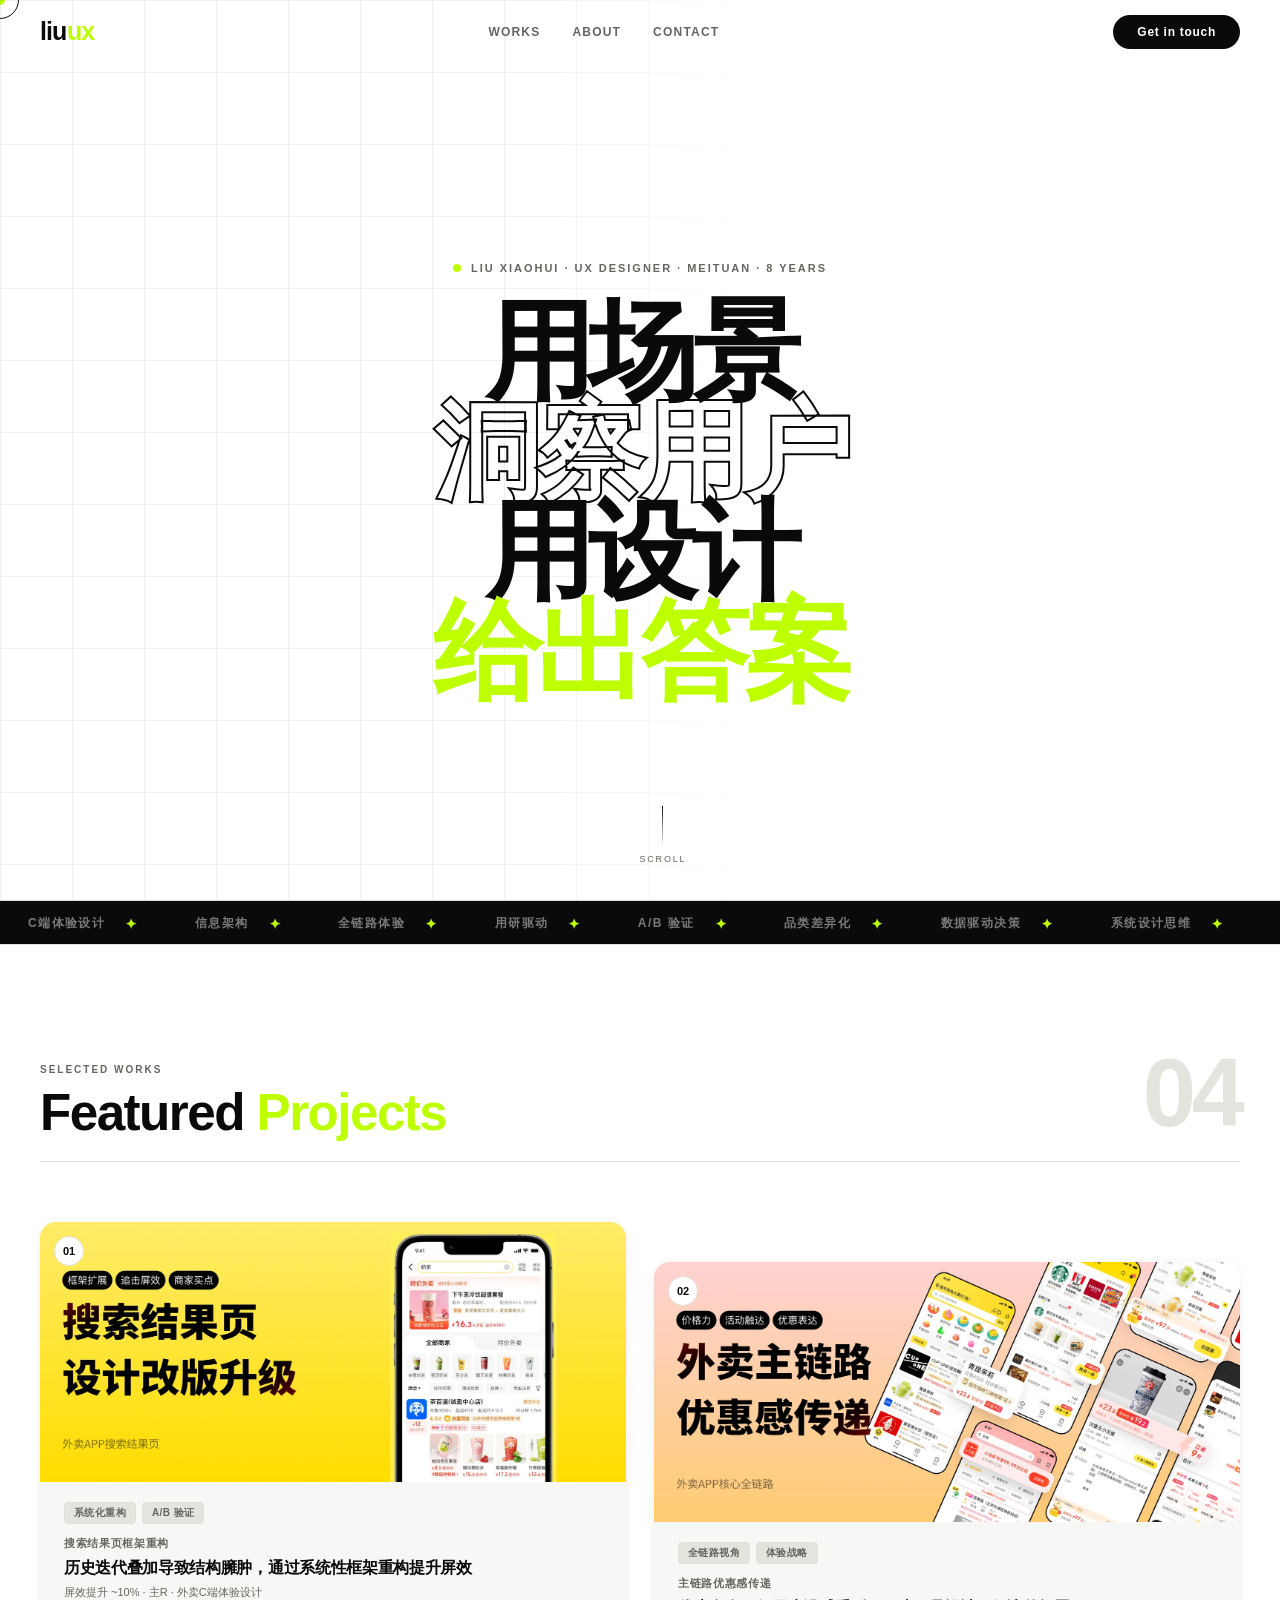
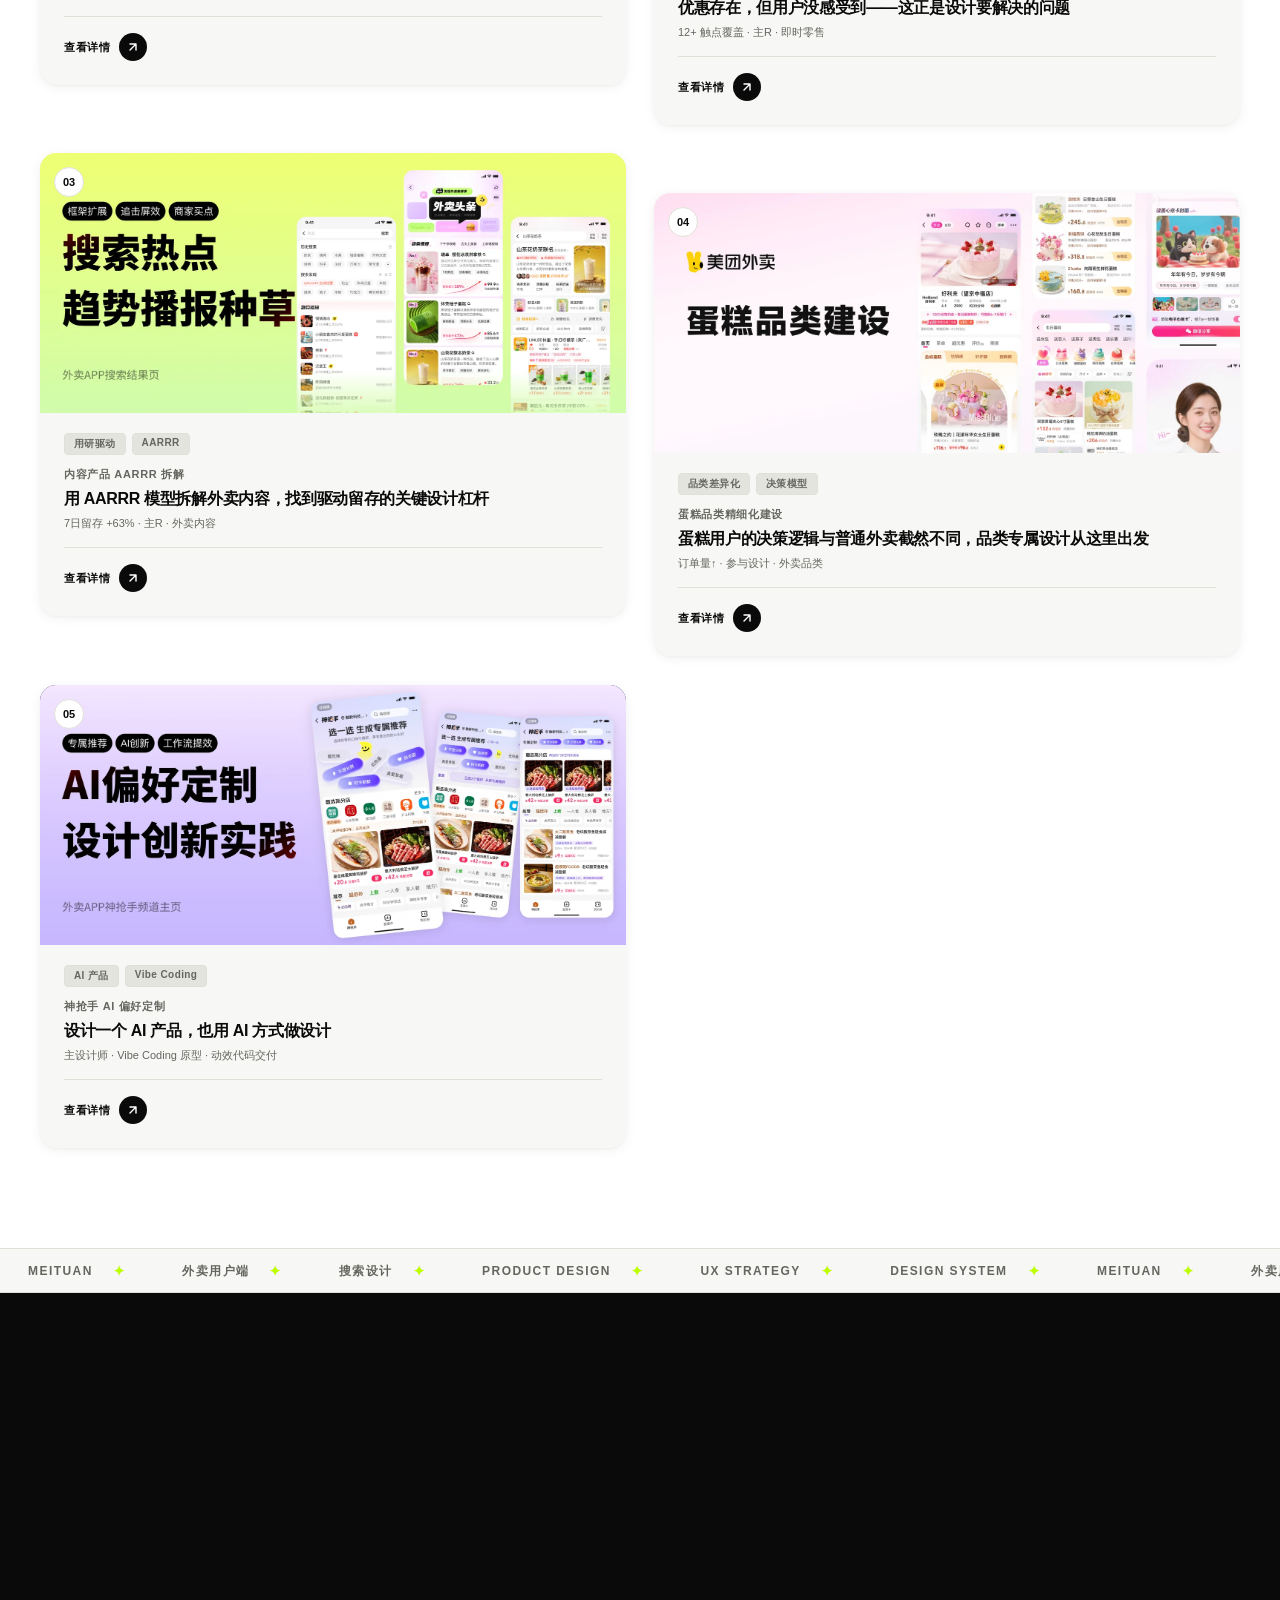
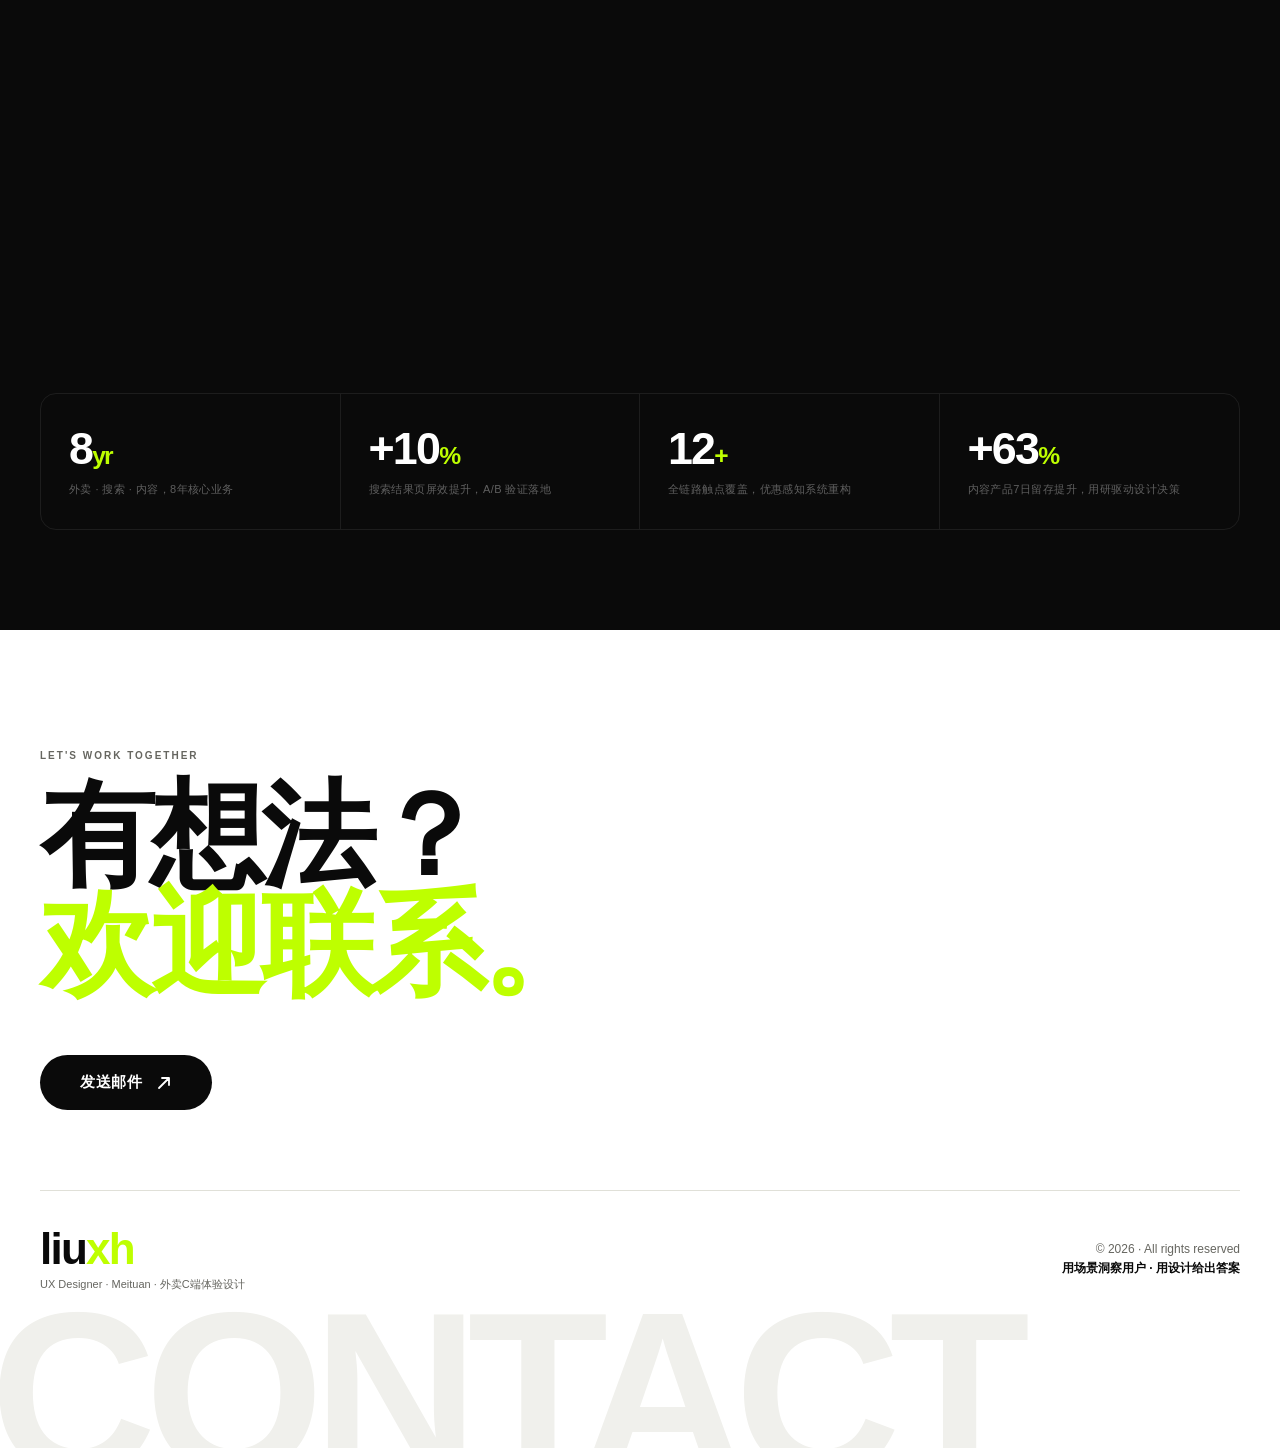
==== commit 7a1abd64: "refine: 首页eyebrow增加姓名拼音 Liu Xiaohui" ====
--- a/index.html
+++ b/index.html
@@ -760,7 +760,7 @@
   <div class="hero-inner">
     <div class="hero-eyebrow">
       <span class="hero-dot"></span>
-      <span class="hero-eyebrow-txt">UX Designer · Meituan · 8 Years</span>
+      <span class="hero-eyebrow-txt">Liu Xiaohui · UX Designer · Meituan · 8 Years</span>
     </div>
 
     <h1 class="hero-title" id="hero-title"></h1>
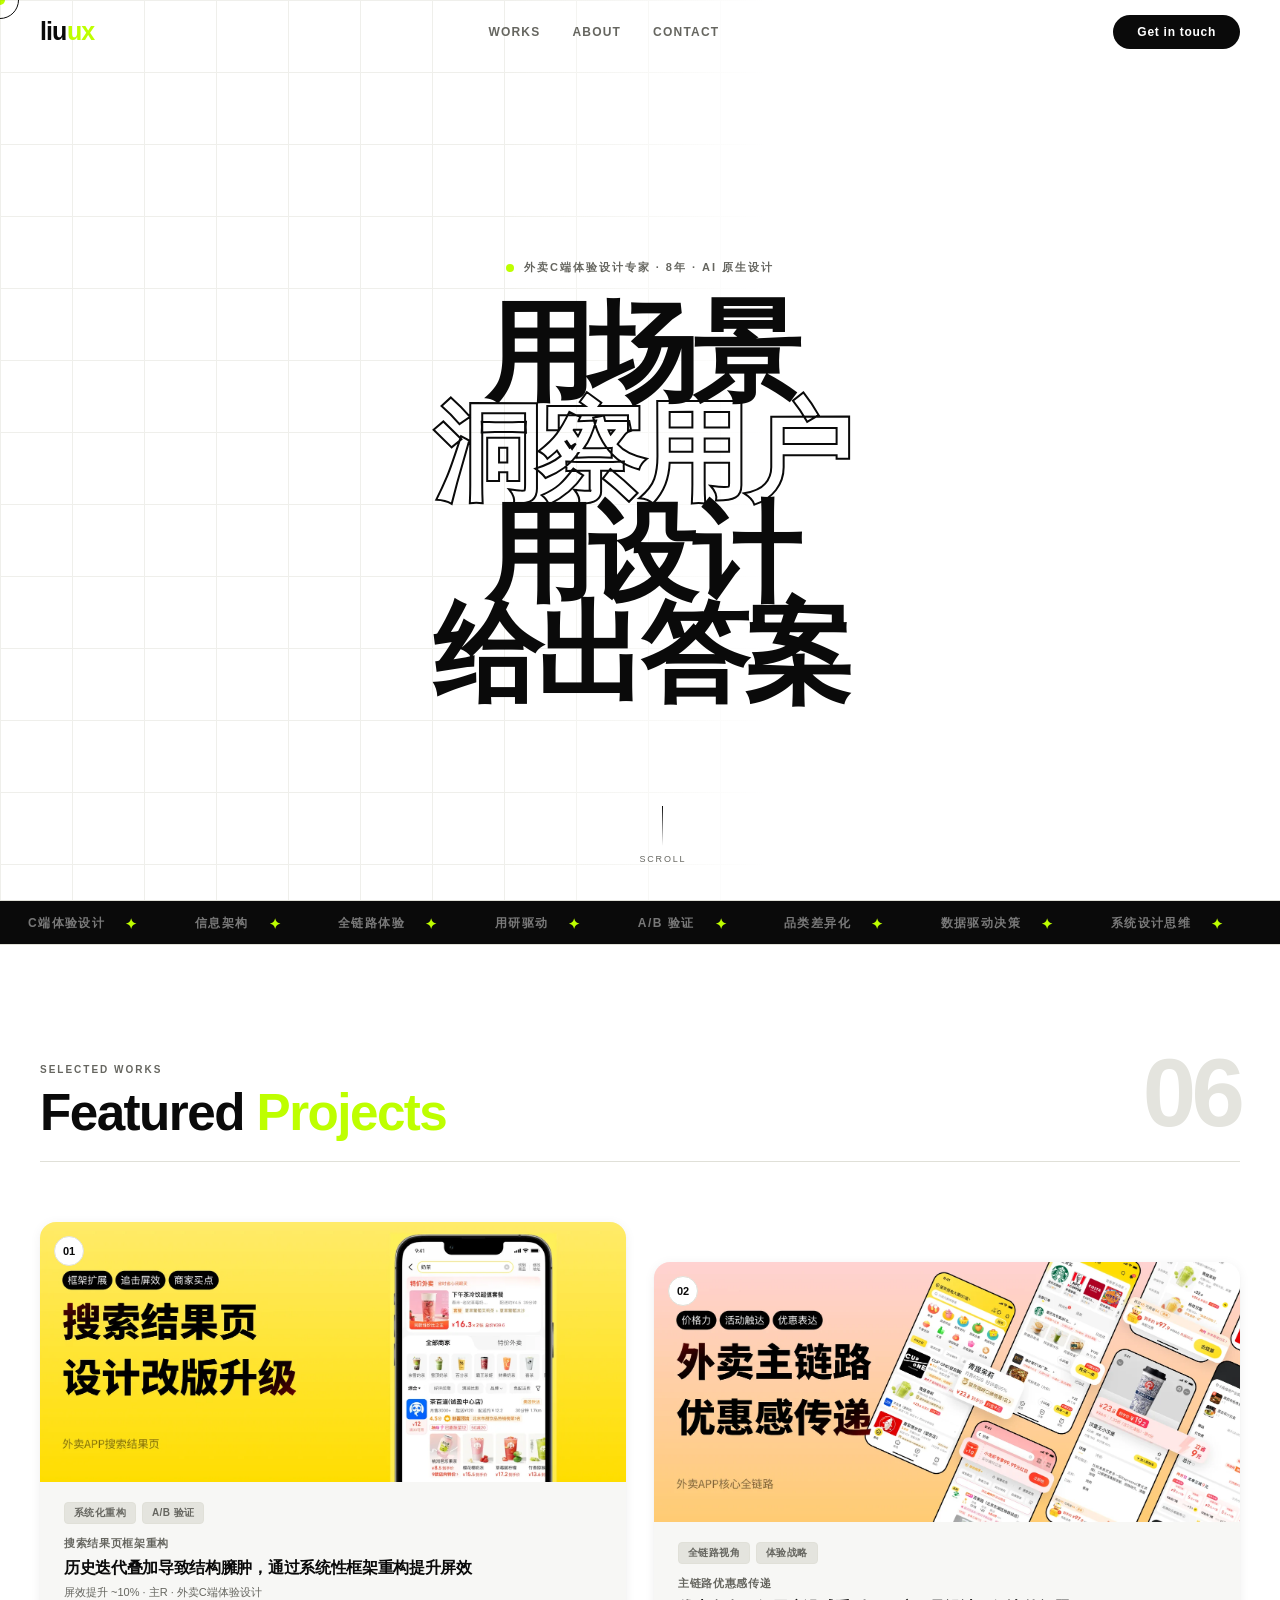
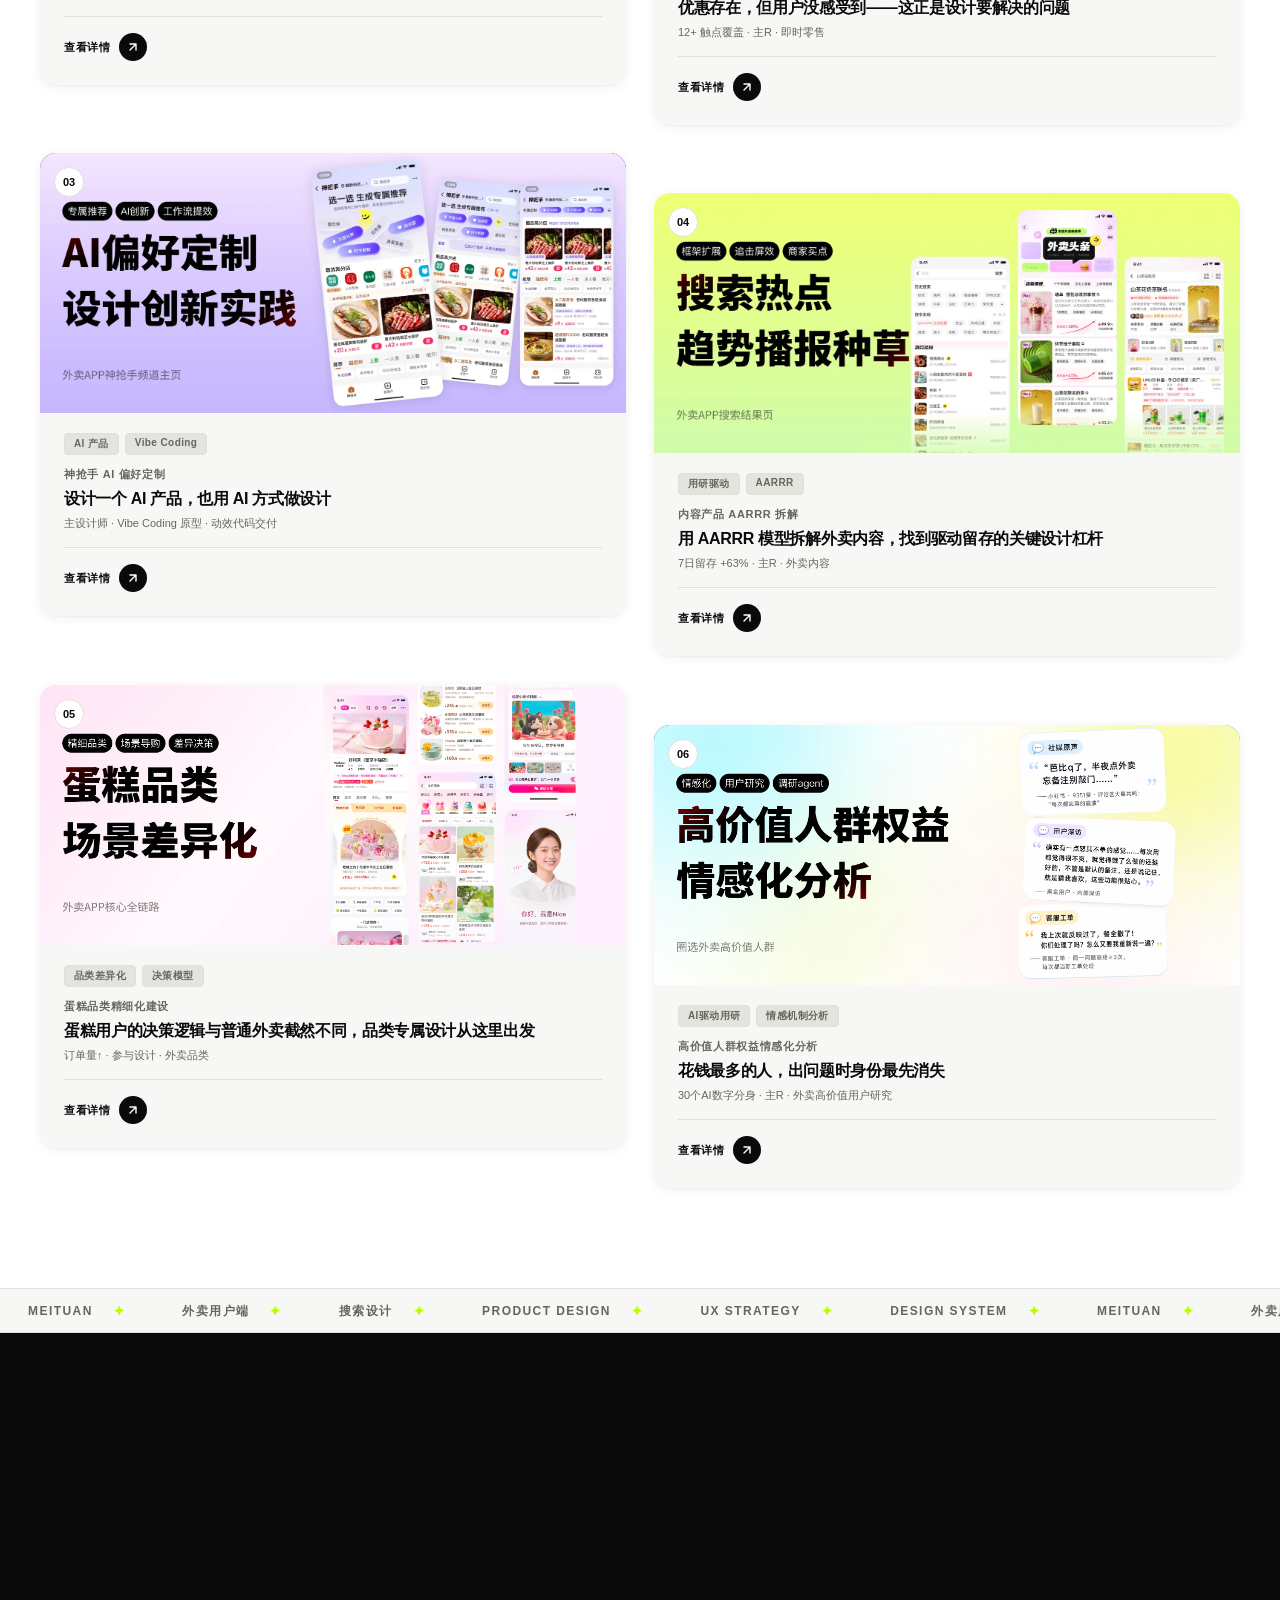
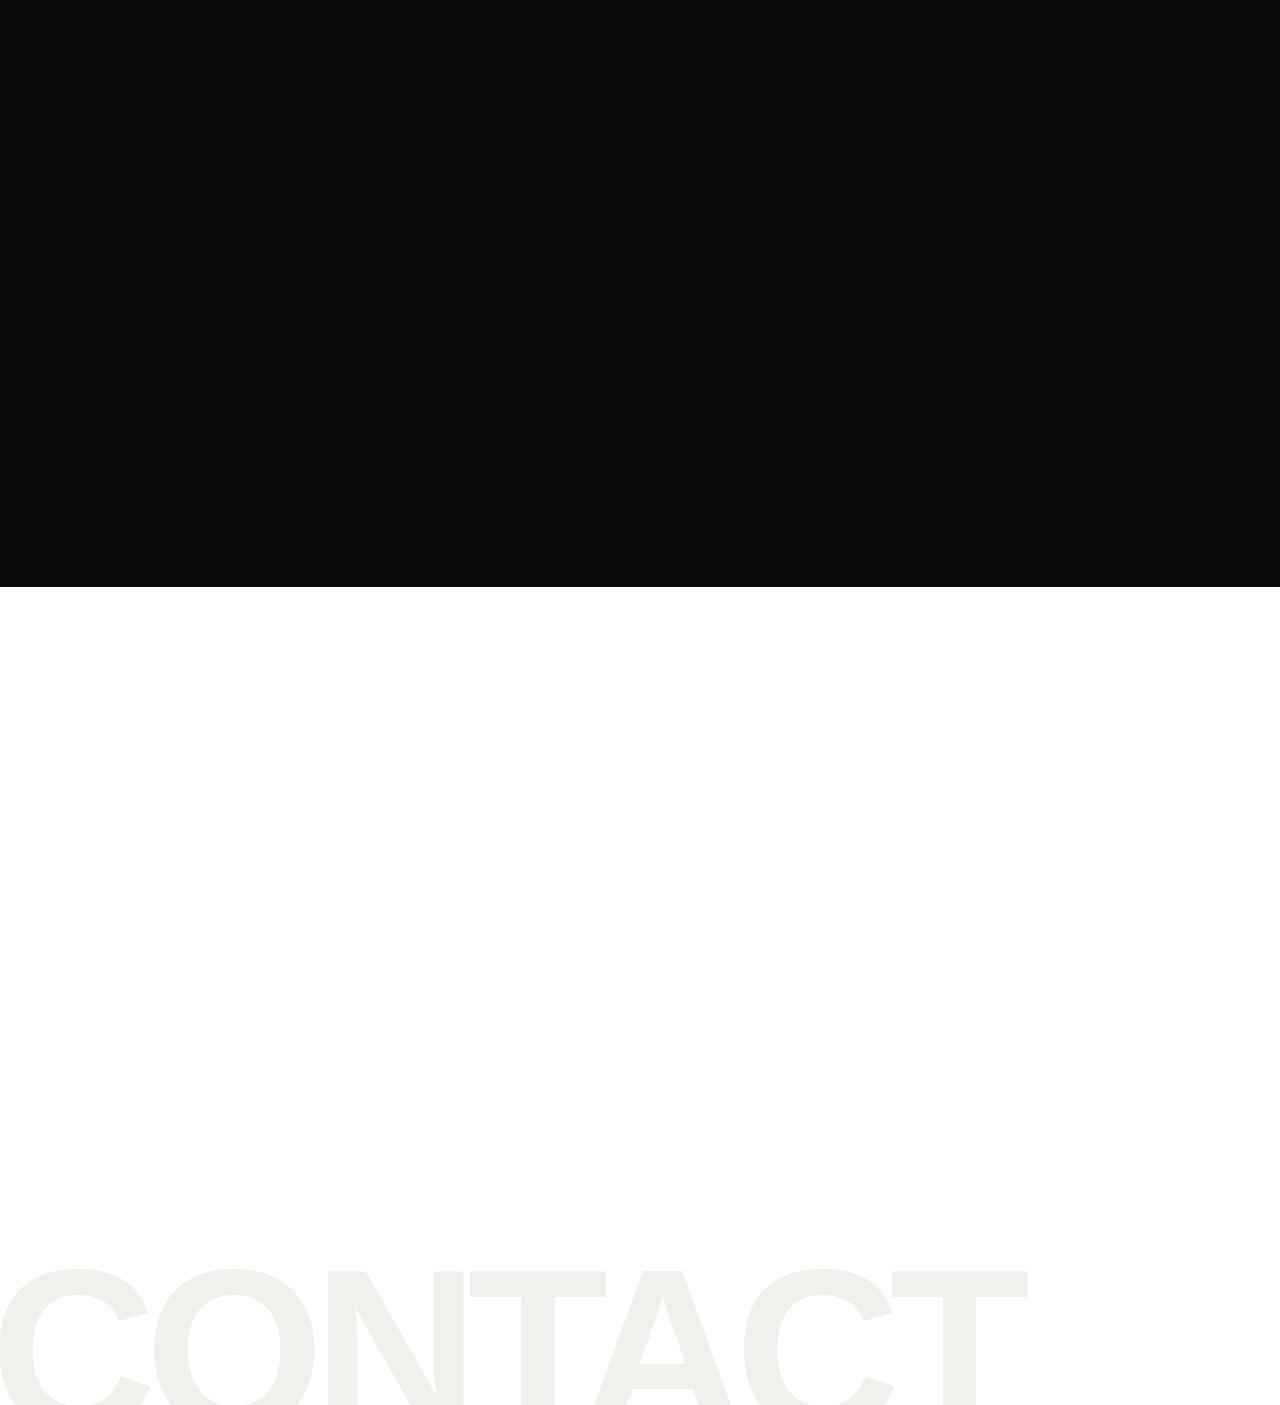
==== commit c9492695: "Section 04: 添加北极星框架整合组件（红线+方向双层结构）" ====
--- a/index.html
+++ b/index.html
@@ -55,6 +55,9 @@
              border-color .25s;
 }
 body.ch #cursor-ring{width:60px;height:60px;border-color:var(--lime);}
+/* 深色区域光标反色 */
+body.dark-cursor #cursor-ring{border-color:var(--lime);}
+body.dark-cursor #cursor{mix-blend-mode:normal;}
 
 /* ═══════════════════════════════════════
    PROGRESS
@@ -348,6 +351,8 @@
 .work-card:nth-child(2){margin-top:40px;}
 .work-card:nth-child(3){margin-top:0;}
 .work-card:nth-child(4){margin-top:40px;}
+.work-card:nth-child(5){margin-top:0;}
+.work-card:nth-child(6){margin-top:40px;}
 
 .work-img{
   position:relative;height:260px;overflow:hidden;
@@ -483,16 +488,19 @@
 
 /* 数字指标行 */
 .metrics-row{
-  display:grid;grid-template-columns:repeat(4,1fr);
-  border:1px solid rgba(255,255,255,.08);
-  border-radius:var(--r);overflow:hidden;
-  margin-top:20px;
+  display:grid;grid-template-columns:repeat(4,1fr);gap:16px;
+  margin-top:28px;
 }
 .metric-item{
-  padding:32px 28px;
-  border-right:1px solid rgba(255,255,255,.08);
-}
-.metric-item:last-child{border-right:none;}
+  padding:12px 20px;
+  border:1px solid var(--lime);
+  border-radius:100px;
+  text-align:center;
+  transition:background .3s;
+}
+.metric-item:hover{
+  background:rgba(190,255,0,.08);
+}
 .metric-val{
   display:block;
   font-size:clamp(32px,3.5vw,48px);font-weight:800;letter-spacing:-.04em;
@@ -703,6 +711,7 @@
 .rv.in{opacity:1;transform:translateY(0);}
 .rv.d1{transition-delay:.08s;}.rv.d2{transition-delay:.16s;}
 .rv.d3{transition-delay:.24s;}.rv.d4{transition-delay:.32s;}
+.rv.d5{transition-delay:.40s;}
 
 /* ═══════════════════════════════════════
    RESPONSIVE
@@ -713,10 +722,7 @@
   .works-grid{grid-template-columns:1fr;}
   .work-card:nth-child(n){margin-top:0;}
   .services-grid{grid-template-columns:1fr;}
-  .metrics-row{grid-template-columns:1fr 1fr;}
-  .metric-item:nth-child(2){border-right:none;}
-  .metric-item:nth-child(3){border-top:1px solid rgba(255,255,255,.08);}
-  .metric-item:nth-child(4){border-top:1px solid rgba(255,255,255,.08);}
+.metrics-row{justify-content:center;gap:16px;}
   .footer{flex-direction:column;gap:20px;text-align:center;}
   .footer-right{text-align:center;}
 }
@@ -725,8 +731,7 @@
   .nav{padding:0 20px;}
   .sec{padding:72px 0;}
   .contact-title{font-size:clamp(40px,12vw,80px);}
-  .metrics-row{grid-template-columns:1fr;}
-  .metric-item{border-right:none;border-bottom:1px solid rgba(255,255,255,.08);}
+.metrics-row{gap:12px;}
 }
 </style>
 </head>
@@ -760,7 +765,7 @@
   <div class="hero-inner">
     <div class="hero-eyebrow">
       <span class="hero-dot"></span>
-      <span class="hero-eyebrow-txt">Liu Xiaohui · UX Designer · Meituan · 8 Years</span>
+      <span class="hero-eyebrow-txt">外卖C端体验设计专家 · 8年 · AI 原生设计</span>
     </div>
 
     <h1 class="hero-title" id="hero-title"></h1>
@@ -805,7 +810,7 @@
         <div class="sec-kicker">Selected Works</div>
         <h2 class="sec-title">Featured <em>Projects</em></h2>
       </div>
-      <div class="sec-count">04</div>
+      <div class="sec-count">06</div>
     </div>
 
     <div class="works-grid">
@@ -871,11 +876,43 @@
       </div>
 
       <!-- W3 -->
-      <div class="work-card rv d2" onclick="location.href='project-03.html'" style="cursor:none;">
+      <div class="work-card rv d2" onclick="location.href='project-05.html'" style="cursor:none;">
+        <div class="work-img">
+          <div class="work-img-color" style="background:#1e1b4b;padding:0;overflow:hidden;">
+            <img src="cover-sqs.webp" alt="神抢手 AI 偏好定制" style="width:100%;height:100%;object-fit:cover;display:block;">
+          </div>
+          <div class="work-view">View<br>Project</div>
+          <div class="work-num-badge">03</div>
+        </div>
+        <div class="work-body">
+          <div class="work-meta">
+            <div class="work-tags">
+              <span class="work-tag">AI 产品</span>
+              <span class="work-tag">Vibe Coding</span>
+            </div>
+          </div>
+<h3 class="work-title">神抢手 AI 偏好定制</h3>
+<p class="work-hook">设计一个 AI 产品，也用 AI 方式做设计</p>
+<p class="work-sub">主设计师 · Vibe Coding 原型 · 动效代码交付</p>
+          <div class="work-footer">
+            <button class="work-cta">
+              查看详情
+              <span class="work-cta-circle">
+                <svg width="10" height="10" viewBox="0 0 10 10" fill="none">
+                  <path d="M2 8l6-6M8 8V2H2" stroke="currentColor" stroke-width="1.4" stroke-linecap="round" stroke-linejoin="round"/>
+                </svg>
+              </span>
+            </button>
+          </div>
+        </div>
+      </div>
+
+      <!-- W4 -->
+      <div class="work-card rv d3" onclick="location.href='project-03.html'" style="cursor:none;">
         <div class="work-img">
           <img src="cover-trend.webp" alt="搜索热点趋势播报种草">
           <div class="work-view">View<br>Project</div>
-          <div class="work-num-badge">03</div>
+          <div class="work-num-badge">04</div>
         </div>
         <div class="work-body">
           <div class="work-meta">
@@ -900,12 +937,12 @@
         </div>
       </div>
 
-      <!-- W4 -->
-      <div class="work-card rv d3" onclick="location.href='project-04.html'" style="cursor:none;">
+      <!-- W5 -->
+      <div class="work-card rv d4" onclick="location.href='project-04.html'" style="cursor:none;">
         <div class="work-img">
           <img src="cover-cake.webp" alt="蛋糕品类建设">
           <div class="work-view">View<br>Project</div>
-          <div class="work-num-badge">04</div>
+          <div class="work-num-badge">05</div>
         </div>
         <div class="work-body">
           <div class="work-meta">
@@ -930,25 +967,25 @@
         </div>
       </div>
 
-      <!-- W5 -->
-      <div class="work-card rv d4" onclick="location.href='project-05.html'" style="cursor:none;">
+      <!-- W6 -->
+      <div class="work-card rv d5" onclick="location.href='project-06.html'" style="cursor:none;">
         <div class="work-img">
-          <div class="work-img-color" style="background:#1e1b4b;padding:0;overflow:hidden;">
-            <img src="cover-sqs.webp" alt="神抢手 AI 偏好定制" style="width:100%;height:100%;object-fit:cover;display:block;">
+          <div class="work-img-color" style="background:linear-gradient(135deg,#0c4a6e,#0e7490,#06b6d4);padding:0;overflow:hidden;">
+            <img src="s6-cover.png" alt="高价值人群权益情感化分析" style="width:100%;height:100%;object-fit:cover;display:block;">
           </div>
           <div class="work-view">View<br>Project</div>
-          <div class="work-num-badge">05</div>
+          <div class="work-num-badge">06</div>
         </div>
         <div class="work-body">
           <div class="work-meta">
             <div class="work-tags">
-              <span class="work-tag">AI 产品</span>
-              <span class="work-tag">Vibe Coding</span>
+              <span class="work-tag">AI驱动用研</span>
+              <span class="work-tag">情感机制分析</span>
             </div>
           </div>
-<h3 class="work-title">神抢手 AI 偏好定制</h3>
-<p class="work-hook">设计一个 AI 产品，也用 AI 方式做设计</p>
-<p class="work-sub">主设计师 · Vibe Coding 原型 · 动效代码交付</p>
+<h3 class="work-title">高价值人群权益情感化分析</h3>
+<p class="work-hook">花钱最多的人，出问题时身份最先消失</p>
+<p class="work-sub">30个AI数字分身 · 主R · 外卖高价值用户研究</p>
           <div class="work-footer">
             <button class="work-cta">
               查看详情
@@ -1000,60 +1037,72 @@
     <div class="services-grid rv d1">
       <div class="service-card">
         <div class="service-num">01</div>
-        <h3 class="service-title">Research</h3>
-        <p class="service-desc">用户访谈 · 问卷调研 · 可用性测试 · Kano 分析 · NPS · 焦点小组 · 满意度调研 · 专家走查 · 眼动测试 · A/B 实验设计</p>
-        <p class="service-quote">不问用户想要什么，而是理解他们为什么这么做</p>
+        <h3 class="service-title">C端体验设计</h3>
+        <p class="service-quote">不只画方案，要跑通从洞察到结果的全程</p>
         <div class="service-tags">
-          <span class="service-tag-item">用户访谈</span>
-          <span class="service-tag-item">Kano 分析</span>
-          <span class="service-tag-item">焦点小组</span>
-          <span class="service-tag-item">眼动测试</span>
+          <span class="service-tag-item">深耕搜索业务</span>
+          <span class="service-tag-item">全链路体验策略</span>
+          <span class="service-tag-item">信息架构重构</span>
+          <span class="service-tag-item">A/B 实验闭环</span>
+          <span class="service-tag-item">用户旅程地图</span>
+          <span class="service-tag-item">竞品分析</span>
+          <span class="service-tag-item">体验度量体系</span>
           <span class="service-tag-item">可用性测试</span>
+          <span class="service-tag-item">数据归因分析</span>
+          <span class="service-tag-item">场景化设计</span>
+          <span class="service-tag-item">触点体验优化</span>
+          <span class="service-tag-item">转化漏斗分析</span>
         </div>
       </div>
       <div class="service-card">
         <div class="service-num">02</div>
-        <h3 class="service-title">Design</h3>
-        <p class="service-desc">需求洞察 · 信息架构 · 交互设计 · 系统化推导 · 全链路体验策略 · 视觉规范 · 设计方法论 · 情感化设计</p>
-        <p class="service-quote">方案要能被操作感受，不能只被看懂</p>
+        <h3 class="service-title">AI 原生设计</h3>
+        <p class="service-quote">设计师的交付物，不该止步于图稿</p>
         <div class="service-tags">
-          <span class="service-tag-item">信息架构</span>
-          <span class="service-tag-item">交互策略</span>
-          <span class="service-tag-item">系统化推导</span>
-          <span class="service-tag-item">情感化设计</span>
           <span class="service-tag-item">Vibe Coding</span>
-          <span class="service-tag-item">动效实现</span>
+          <span class="service-tag-item">动效代码交付</span>
+          <span class="service-tag-item">AI 产品 UX</span>
+          <span class="service-tag-item">AI 驱动用研</span>
+          <span class="service-tag-item">Prompt Engineering</span>
+          <span class="service-tag-item">AI 原型验证</span>
+          <span class="service-tag-item">Design Token</span>
+          <span class="service-tag-item">设计资产skill</span>
+          <span class="service-tag-item">AI Agent 工作流</span>
+          <span class="service-tag-item">智能推荐体验</span>
+          <span class="service-tag-item">生成式 UI</span>
         </div>
       </div>
       <div class="service-card">
         <div class="service-num">03</div>
-        <h3 class="service-title">Validate</h3>
-        <p class="service-desc">A/B 实验设计 · 数据驱动验证 · 定量 + 定性双轨 · 设计方法论落地 · 业务结果衡量</p>
-        <p class="service-quote">数据验证不是终点，是下一轮设计的起点</p>
+        <h3 class="service-title">跨职能推动力</h3>
+        <p class="service-quote">好设计的起点是重新定义问题，设计师最大的杠杆是影响命题本身</p>
         <div class="service-tags">
-          <span class="service-tag-item">A/B 实验设计</span>
-          <span class="service-tag-item">定量 + 定性双轨</span>
-          <span class="service-tag-item">业务结果闭环</span>
+          <span class="service-tag-item">命题重构</span>
+          <span class="service-tag-item">跨业务协同</span>
+          <span class="service-tag-item">用研驱动决策</span>
+          <span class="service-tag-item">方法论沉淀</span>
+          <span class="service-tag-item">业务前置共建</span>
+          <span class="service-tag-item">设计评审机制</span>
+          <span class="service-tag-item">团队能力建设</span>
+          <span class="service-tag-item">项目全局Owner</span>
+          <span class="service-tag-item">设计价值度量</span>
+          <span class="service-tag-item">上下游链路协作</span>
         </div>
       </div>
     </div>
 
     <div class="metrics-row rv d2">
       <div class="metric-item">
-        <span class="metric-val">8<span class="unit">yr</span></span>
-        <span class="metric-lbl">外卖 · 搜索 · 内容，8年核心业务</span>
+        <span class="metric-lbl" style="font-size:14px;color:rgba(255,255,255,.92);font-weight:700;">◆ 8 年 C 端体验设计</span>
       </div>
       <div class="metric-item">
-        <span class="metric-val">+10<span class="unit">%</span></span>
-        <span class="metric-lbl">搜索结果页屏效提升，A/B 验证落地</span>
+        <span class="metric-lbl" style="font-size:14px;color:rgba(255,255,255,.92);font-weight:700;">◆ 5 个 AI 产品从 0 到 1</span>
       </div>
       <div class="metric-item">
-        <span class="metric-val">12<span class="unit">+</span></span>
-        <span class="metric-lbl">全链路触点覆盖，优惠感知系统重构</span>
+        <span class="metric-lbl" style="font-size:14px;color:rgba(255,255,255,.92);font-weight:700;">◆ 主导 20+ 核心项目</span>
       </div>
       <div class="metric-item">
-        <span class="metric-val">+63<span class="unit">%</span></span>
-        <span class="metric-lbl">内容产品7日留存提升，用研驱动设计决策</span>
+        <span class="metric-lbl" style="font-size:14px;color:rgba(255,255,255,.92);font-weight:700;">◆ CLC 美团年度追光奖 · 2025</span>
       </div>
     </div>
   </div>
@@ -1138,7 +1187,13 @@
 const cur = document.getElementById('cursor');
 const ring = document.getElementById('cursor-ring');
 let mx=0,my=0,rx=0,ry=0;
-document.addEventListener('mousemove',e=>{mx=e.clientX;my=e.clientY;});
+document.addEventListener('mousemove',e=>{
+  mx=e.clientX;my=e.clientY;
+  // 深色区域光标反色
+  var el=document.elementFromPoint(mx,my);
+  var onDark=el&&el.closest('.sec-dark');
+  document.body.classList.toggle('dark-cursor',!!onDark);
+});
 (function animCursor(){
   rx+=(mx-rx)*.16; ry+=(my-ry)*.16;
   cur.style.left=mx+'px'; cur.style.top=my+'px';
@@ -1302,6 +1357,20 @@
     results:[{val:'12+',lbl:'全链路覆盖触点'},{val:'↑',lbl:'全局 UV_CXR & RPM'},{val:'↑',lbl:'用户优惠满意度'}],
   },
   pc3:{
+    title:'设计一个 AI 产品，也用 AI 方式做设计',
+    cover:null,
+    coverBg:'linear-gradient(135deg,#1e1b4b,#4c1d95,#7c2d8a)',
+    tags:['AI 产品设计','Vibe Coding','动效代码交付'],
+    accentColor:'#a78bfa',
+    sections:[
+      {label:'项目背景',text:'神抢手频道希望融入 AI 能力做个性化推荐。真正的命题不是「改造页面」，而是「如何让用户愿意主动告诉 AI 自己的偏好？」——把设计介入点从界面层前移到行为设计层。核心判断：不让用户觉得在"设置"，而是在"表达今天的状态"。'},
+      {label:'Vibe Coding 驱动决策',text:'三轮方案迭代，每轮都用 Vibe Coding 输出可交互 HTML 原型，代替传统静态稿走评审。产品和技术在真实操作中做选择，大幅压缩对齐成本。技术评审时直接演示加载超时的兜底交互，问题当场对齐。'},
+      {label:'动效 Coding 直接交付',text:'橙→紫背景渐变、Glow 发光、标签生成动画、成功横幅扫光等复杂动效，全程不走「AE 文件→前端还原」路径，直接 coding 实现并交付可运行代码。动效还原度接近 100%，设计师对最终呈现有直接掌控权。'},
+    ],
+    results:[{val:'3轮',lbl:'可交互原型驱动决策'},{val:'0',lbl:'AE 文件，动效全程 Coding'},{val:'2x',lbl:'评审效率提升'}],
+    detailPage:'project-05.html',
+  },
+  pc4:{
     title:'用 AARRR 拆解内容产品的设计机会，然后逐一击破',
     cover:null,
     coverBg:'linear-gradient(135deg,#164e63,#06b6d4)',
@@ -1314,7 +1383,7 @@
     ],
     results:[{val:'+119%',lbl:'UV_CTR（1.24%→2.71%）'},{val:'+63%',lbl:'7日点击留存（8.47%→13.83%）'}],
   },
-  pc4:{
+  pc5:{
     title:'同一平台，不同品类，用户决策逻辑完全不同——精细化设计的起点',
     cover:'cover-cake.webp',
     coverBg:'linear-gradient(135deg,#4a1942,#ec4899)',
@@ -1325,21 +1394,21 @@
       {label:'设计策略',text:'两轨并进：① 强化用户心智——打造蛋糕品类专属视觉体系，通过情感化设计构建仪式感（配送动效、品类专属色调），激活"生日/节庆"场景下的购买欲；② 优化选购体验——重构商品列表页展示逻辑（突出口味/造型等商品核心信息），建立适配蛋糕品类的多维筛选体系（口味/尺寸/场合/价格），引入蛋糕推荐 Agent，根据用户场景智能匹配。同步推进 AI 提效：商品图片质量检测自动化、属性标签自动生成，为精准筛选和推荐打通数据基建。'},
       {label:'我的角色',text:'参与设计师（约40%），负责搜索结果页蛋糕品类模板设计、用户决策模型研究，以及 AI 提效方案设计配合。'},
     ],
-    results:[{val:'↑',lbl:'蛋糕品类订单量'},{val:'↑',lbl:'用户渗透率'},{val:'AI',lbl:'图片处理 & 标签生成提效'}],
+    results:[{val:'+3.8%',lbl:'金标蛋糕 UVCTR 提升'},{val:'+5.3%',lbl:'金标蛋糕 UVCXR 提升'},{val:'+1.29%',lbl:'店铺页预订转化提升'}],
   },
-  pc5:{
-    title:'设计一个 AI 产品，也用 AI 方式做设计',
-    cover:null,
-    coverBg:'linear-gradient(135deg,#1e1b4b,#4c1d95,#7c2d8a)',
-    tags:['AI 产品设计','Vibe Coding','动效代码交付'],
-    accentColor:'#a78bfa',
+  pc6:{
+    title:'当花钱最多的人得到最差体验，我们用 AI 重构了情感化价值',
+    cover:'s6-cover.png',
+    coverBg:'linear-gradient(135deg,#0c4a6e,#0e7490,#06b6d4)',
+    tags:['AI驱动用研','情感机制分析','体验旅程'],
+    accentColor:'#06b6d4',
     sections:[
-      {label:'项目背景',text:'神抢手频道希望融入 AI 能力做个性化推荐。真正的命题不是「改造页面」，而是「如何让用户愿意主动告诉 AI 自己的偏好？」——把设计介入点从界面层前移到行为设计层。核心判断：不让用户觉得在"设置"，而是在"表达今天的状态"。'},
-      {label:'Vibe Coding 驱动决策',text:'三轮方案迭代，每轮都用 Vibe Coding 输出可交互 HTML 原型，代替传统静态稿走评审。产品和技术在真实操作中做选择，大幅压缩对齐成本。技术评审时直接演示加载超时的兜底交互，问题当场对齐。'},
-      {label:'动效 Coding 直接交付',text:'橙→紫背景渐变、Glow 发光、标签生成动画、成功横幅扫光等复杂动效，全程不走「AE 文件→前端还原」路径，直接 coding 实现并交付可运行代码。动效还原度接近 100%，设计师对最终呈现有直接掌控权。'},
+      {label:'项目背景',text:'外卖平台功能完善，但高价值用户（黑金/黑钻）出问题时身份最先消失——客服不知道他们的等级，系统不记得他们的偏好，被对待的方式和普通用户一样。超时>10分钟次日留存下降1.6pp。项目目标：不是"让体验更温暖"，而是"让花钱最多的人在最需要时被认真对待"。'},
+      {label:'设计策略',text:'三个AI驱动的研究创新：①AI数字分身（30人深访提取五维度→用大模型构建分身→8方向优先级排序→问卷交叉验证，准确率86%）；②跨行业16个案例机制提炼（丽思卡尔顿/达美/亚马逊→偏好记忆/预判通知/信任资产化）；③1008条工单+158条社媒大规模语言分析。由此导出三大设计方向（懂我感/安全感/专属感）和三条设计红线（不表演温暖/不替用户表达/不增加负担）。'},
+      {label:'我的角色',text:'主R安全感方向（4个子方向的拆解与方案设计），参与整体研究方法创新和三条红线制定。'},
     ],
-    results:[{val:'3轮',lbl:'可交互原型驱动决策'},{val:'0',lbl:'AE 文件，动效全程 Coding'},{val:'2x',lbl:'评审效率提升'}],
-    detailPage:'project-05.html',
+    results:[{val:'86%',lbl:'AI数字分身准确率（基准71.7%）'},{val:'30个',lbl:'可反复对话的 AI 数字分身'},{val:'1008条',lbl:'客服工单全量分析'},{val:'3类',lbl:'核心情感缺口'}],
+    detailPage:'project-06.html',
   },
 };
 
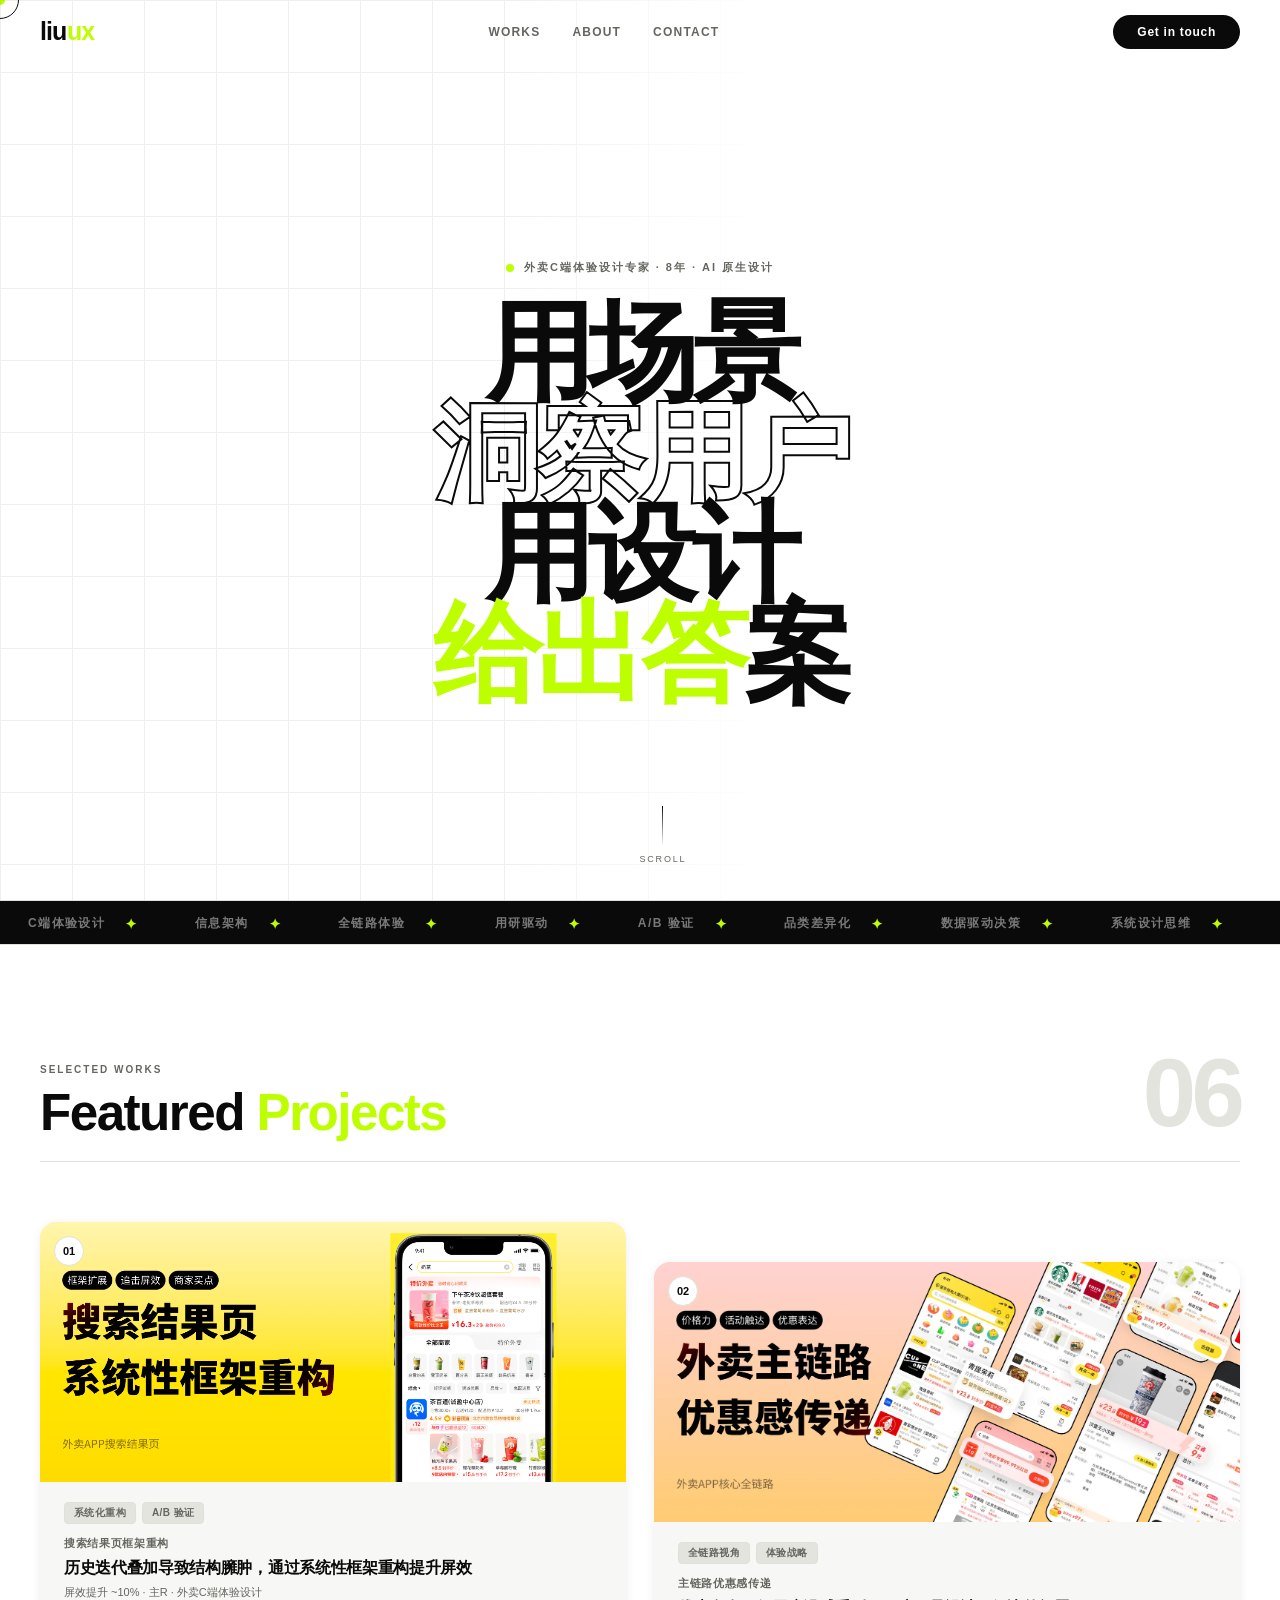
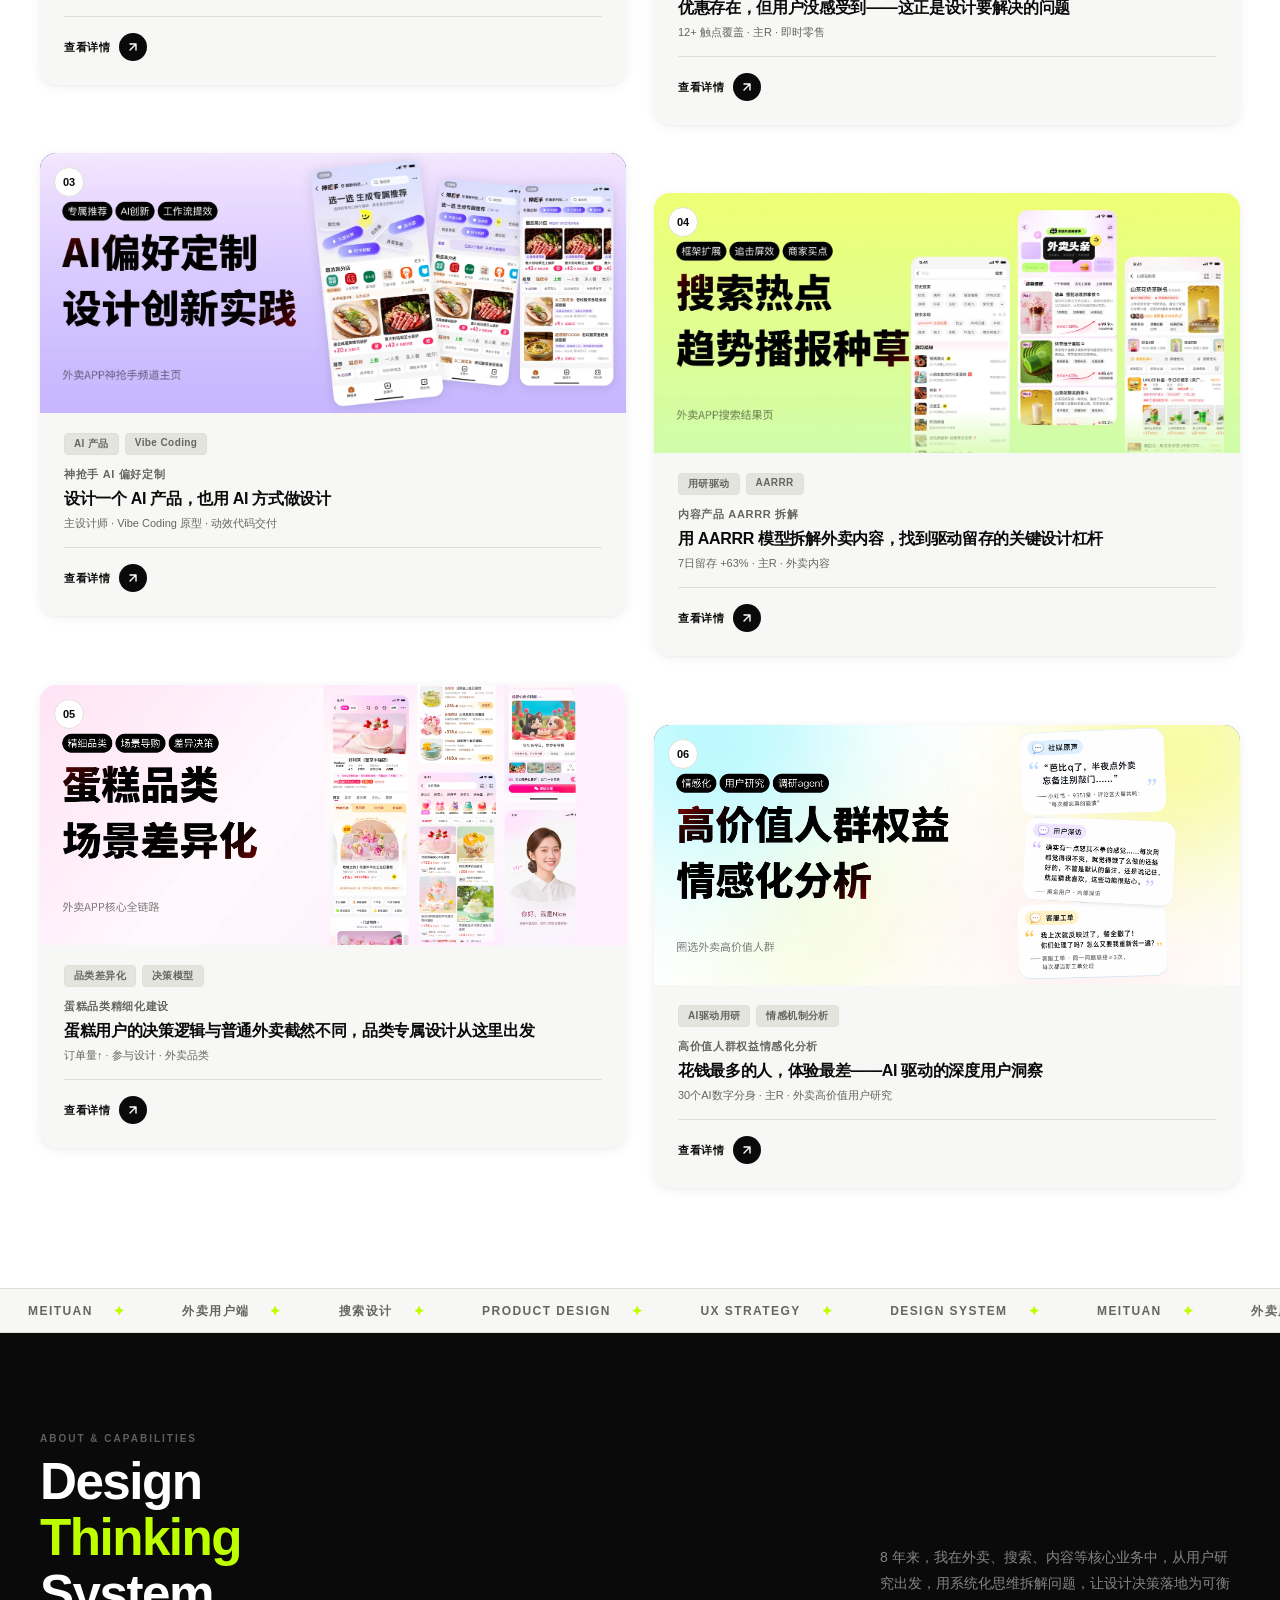
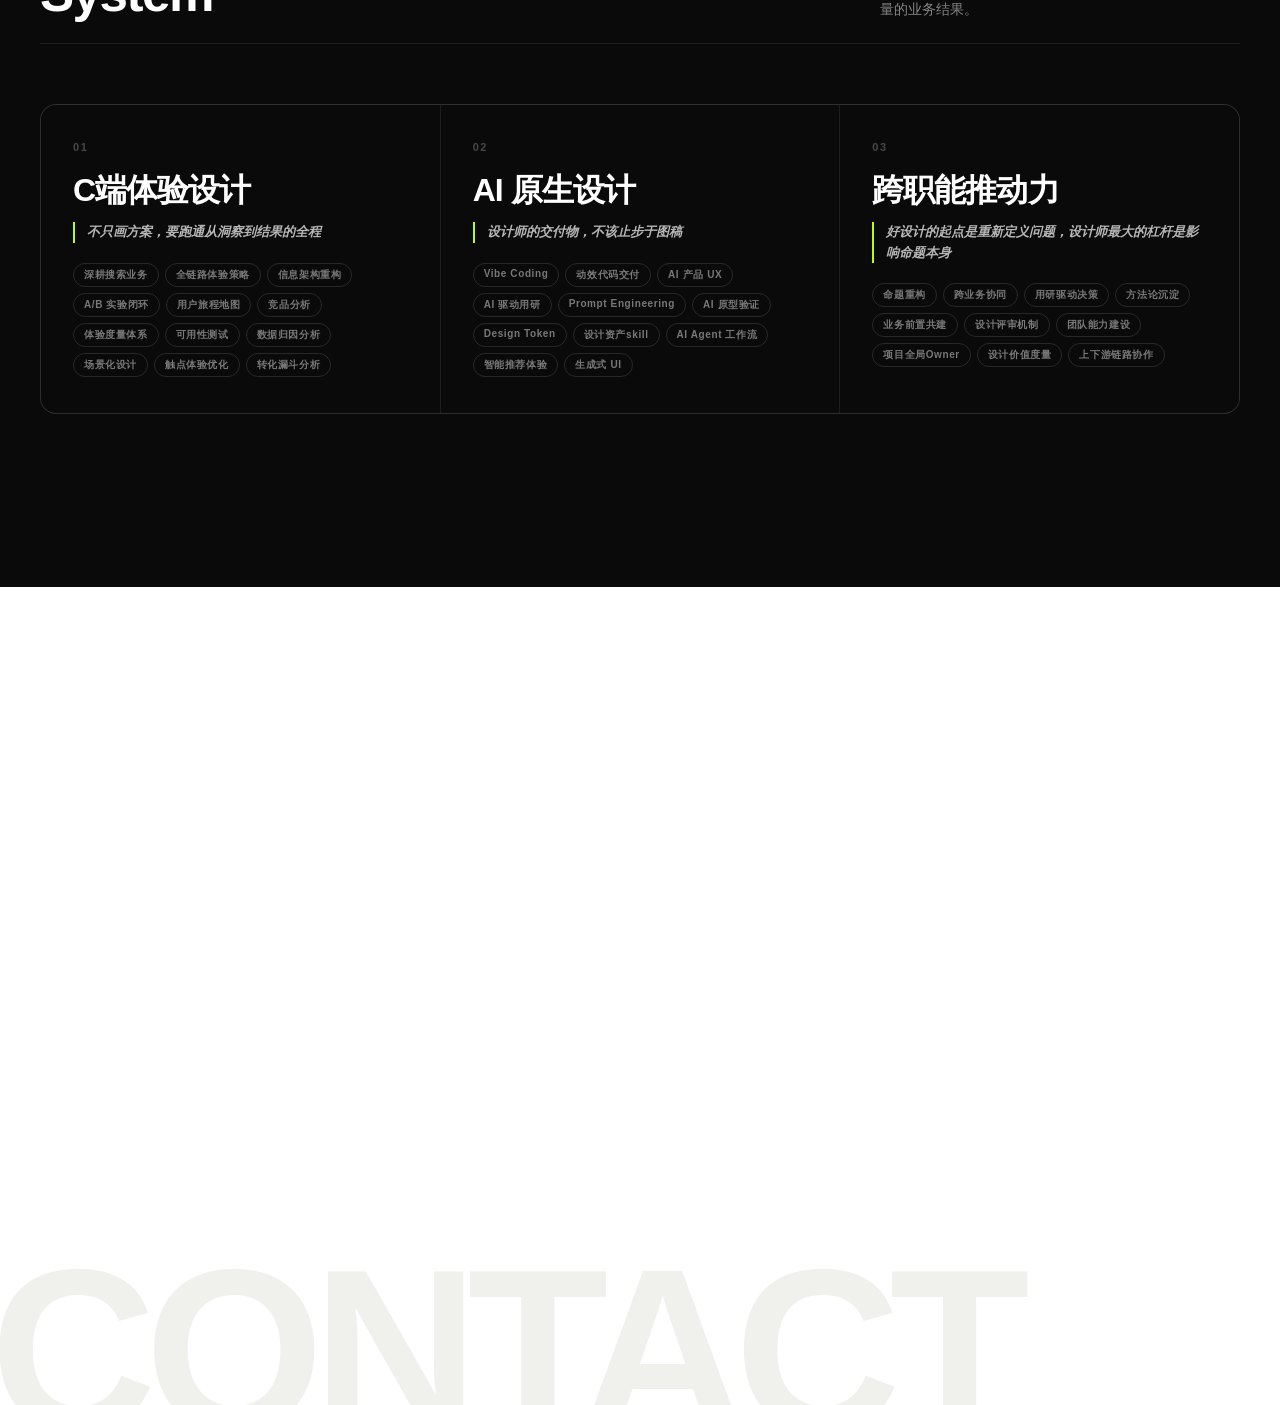
==== commit 727c3fde: "feat: 按wiki参考调整蛋糕项目图片展示顺序，补充AI提效图片" ====
--- a/index.html
+++ b/index.html
@@ -818,7 +818,7 @@
       <!-- W1 -->
       <div class="work-card rv" onclick="location.href='project-01.html'" style="cursor:none;">
         <div class="work-img">
-          <img src="cover-search.webp" alt="搜索结果页改版">
+          <img src="s1-cover.png" alt="搜索结果页改版">
           <div class="work-view">View<br>Project</div>
           <div class="work-num-badge">01</div>
         </div>
@@ -984,7 +984,7 @@
             </div>
           </div>
 <h3 class="work-title">高价值人群权益情感化分析</h3>
-<p class="work-hook">花钱最多的人，出问题时身份最先消失</p>
+<p class="work-hook">花钱最多的人，体验最差——AI 驱动的深度用户洞察</p>
 <p class="work-sub">30个AI数字分身 · 主R · 外卖高价值用户研究</p>
           <div class="work-footer">
             <button class="work-cta">
@@ -1332,7 +1332,7 @@
 const PROJECT_DATA={
   pc1:{
     title:'从堆砌到系统——一次让屏效提升 10% 的框架重构',
-    cover:'cover-search.webp',
+    cover:'s1-cover.png',
     coverBg:'linear-gradient(135deg,#312e81,#6366f1)',
     tags:['系统化重构','信息架构','A/B 验证'],
     accentColor:'#6366f1',
@@ -1397,7 +1397,7 @@
     results:[{val:'+3.8%',lbl:'金标蛋糕 UVCTR 提升'},{val:'+5.3%',lbl:'金标蛋糕 UVCXR 提升'},{val:'+1.29%',lbl:'店铺页预订转化提升'}],
   },
   pc6:{
-    title:'当花钱最多的人得到最差体验，我们用 AI 重构了情感化价值',
+    title:'花钱最多的人，体验最差——AI 驱动的深度用户洞察',
     cover:'s6-cover.png',
     coverBg:'linear-gradient(135deg,#0c4a6e,#0e7490,#06b6d4)',
     tags:['AI驱动用研','情感机制分析','体验旅程'],
@@ -1544,11 +1544,11 @@
 
   /* ═══ 初始入场 ═══ */
   heroState = 'visible';
-  // 页面加载后触发入场
-  if(document.readyState === 'complete'){
-    animateIn();
+  // DOM就绪即触发入场，不等待图片等资源
+  if(document.readyState === 'loading'){
+    document.addEventListener('DOMContentLoaded', () => setTimeout(animateIn, 50));
   } else {
-    window.addEventListener('load', animateIn);
+    setTimeout(animateIn, 50);
   }
 })();
 
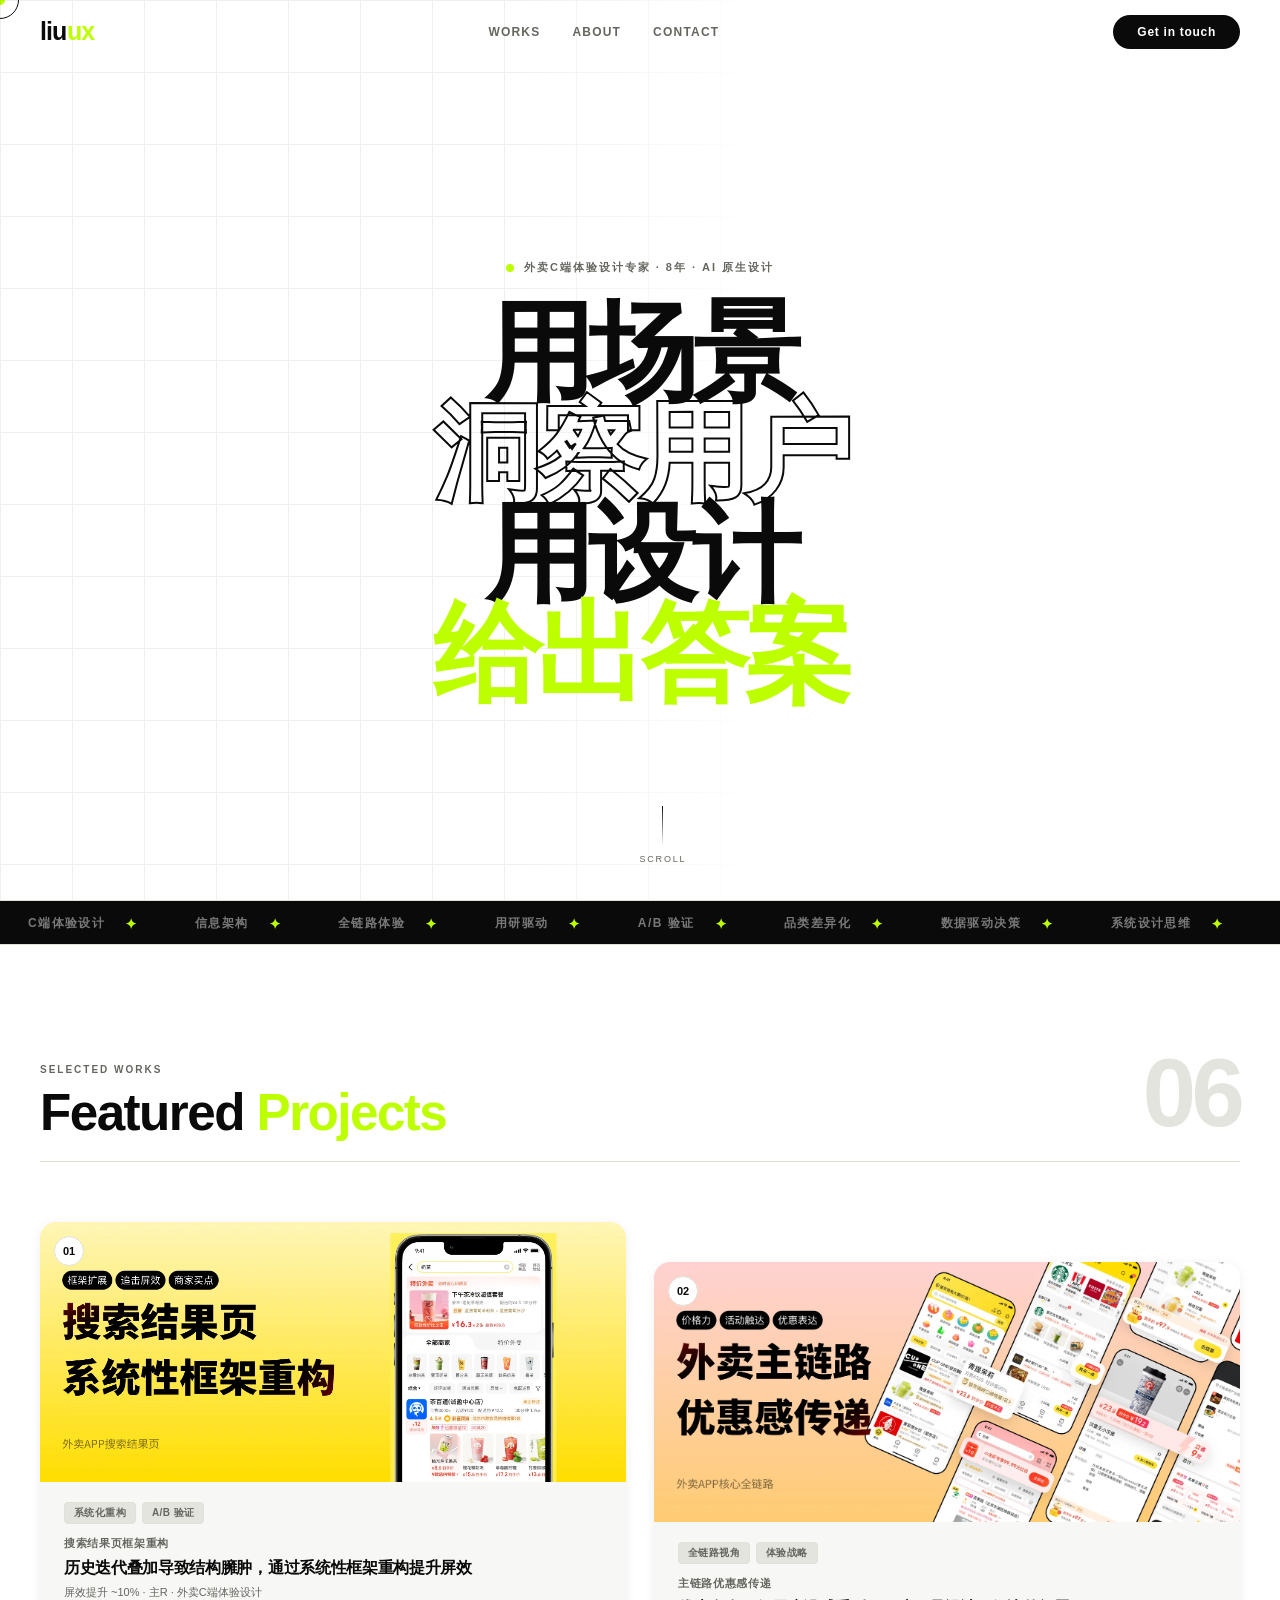
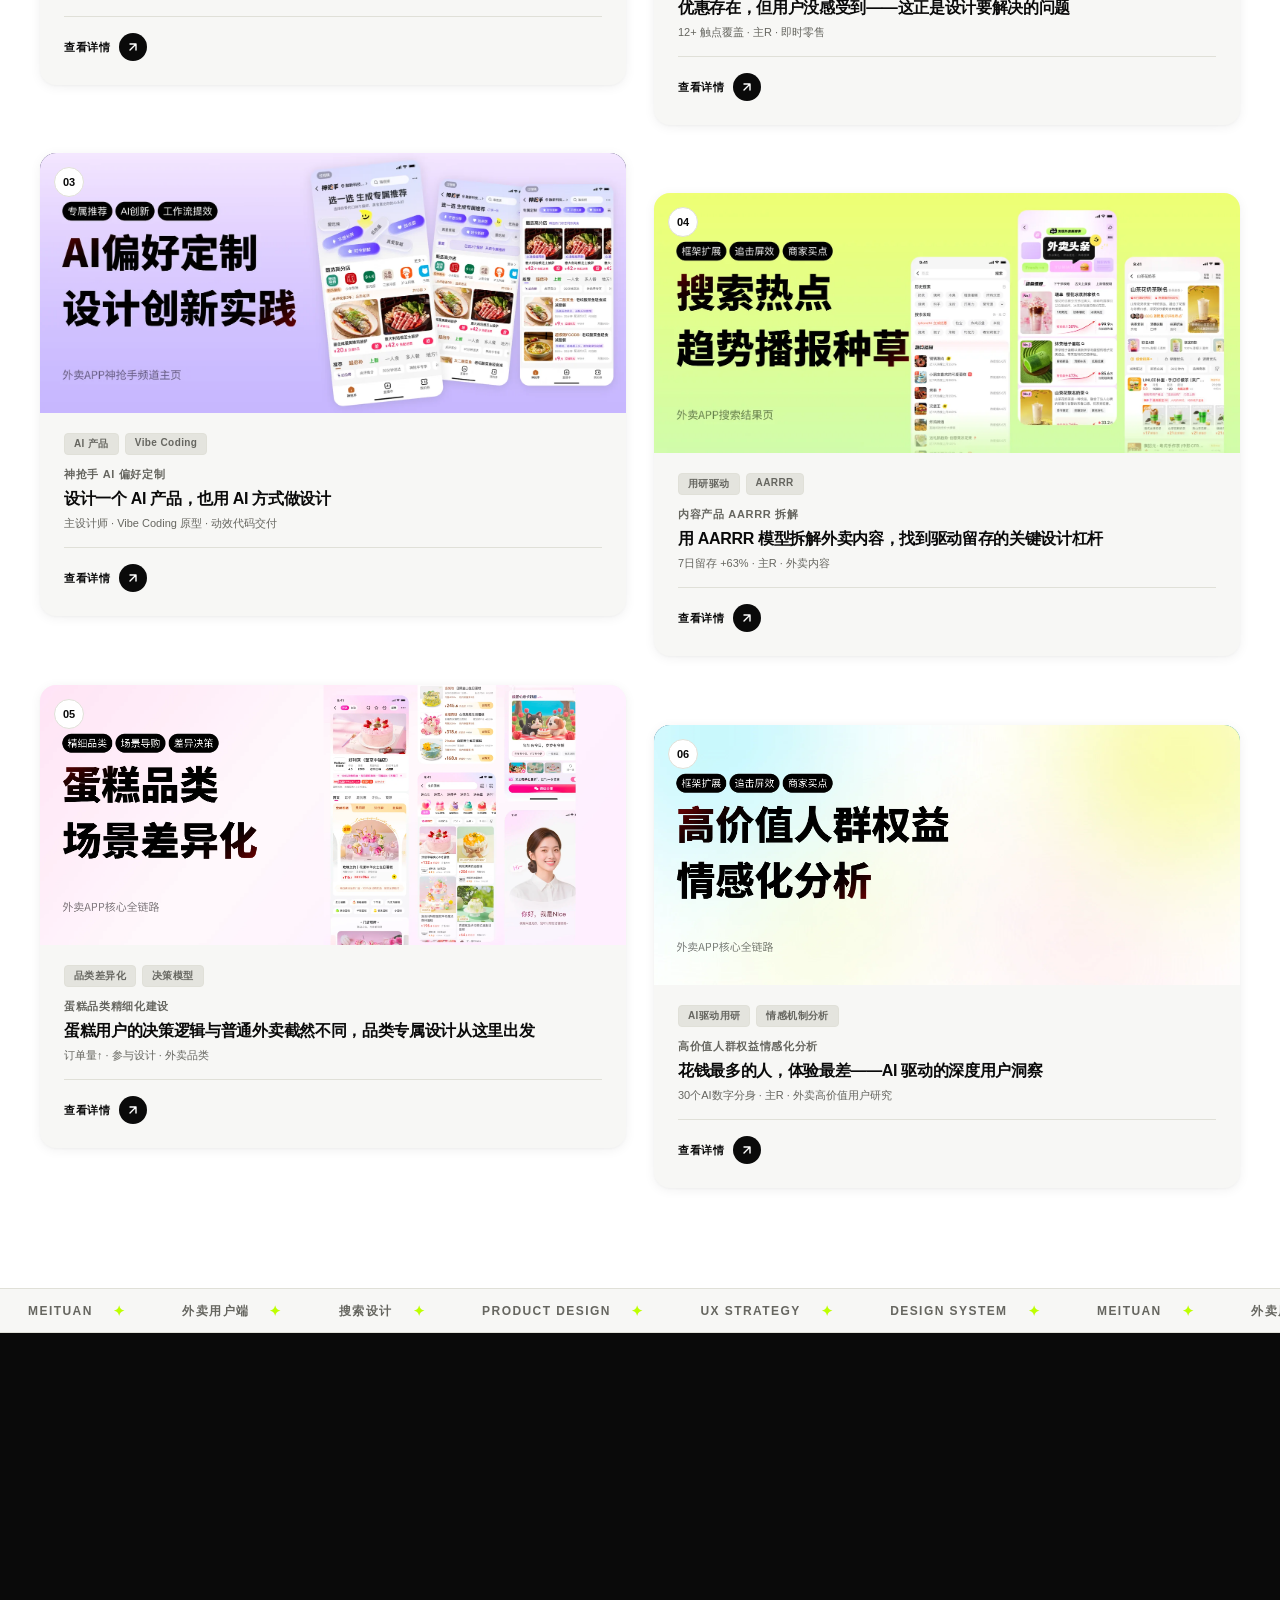
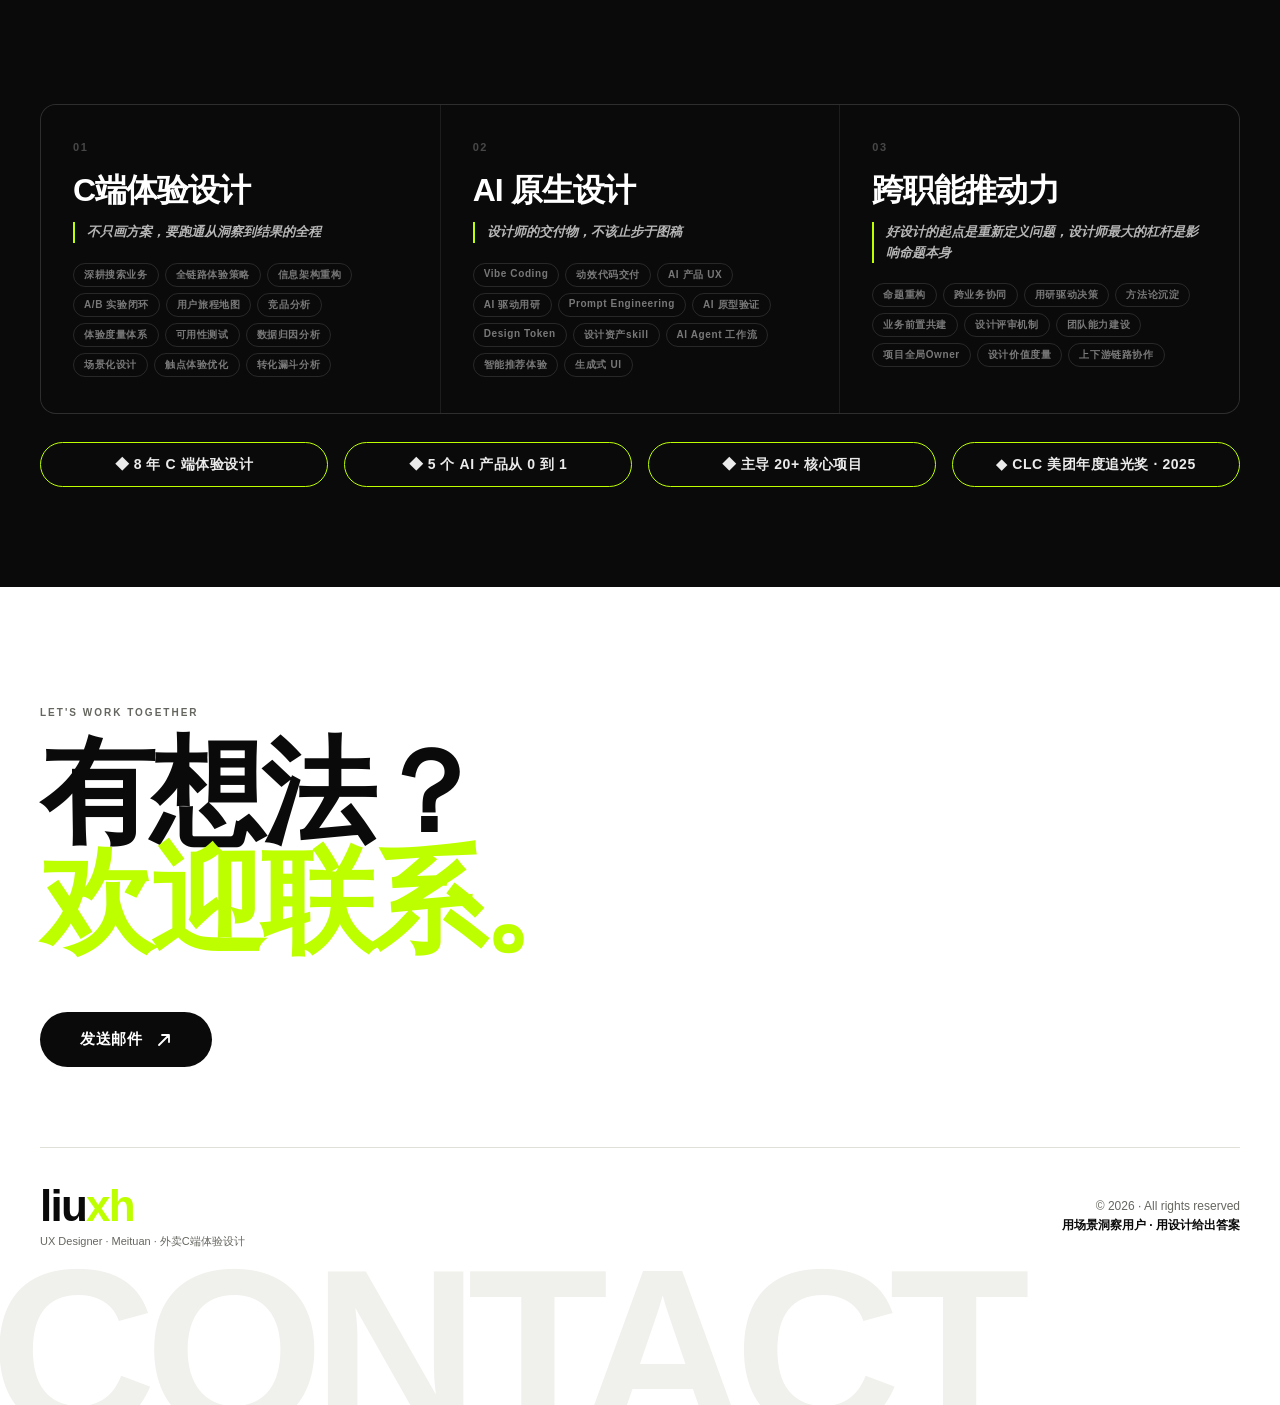
==== commit 10c22396: "perf: 全站资源优化 - PNG转WebP, 视频压缩, 懒加载 - PNG→WebP: 所有图片转为webp格式(节省~90%体积) - 视频压缩: 41MB→6.8MB(sqs-demo-pr" ====
--- a/index.html
+++ b/index.html
@@ -818,7 +818,7 @@
       <!-- W1 -->
       <div class="work-card rv" onclick="location.href='project-01.html'" style="cursor:none;">
         <div class="work-img">
-          <img src="s1-cover.png" alt="搜索结果页改版">
+          <img loading="lazy" src="s1-cover.webp" alt="搜索结果页改版">
           <div class="work-view">View<br>Project</div>
           <div class="work-num-badge">01</div>
         </div>
@@ -848,7 +848,7 @@
       <!-- W2 -->
       <div class="work-card rv d1" onclick="location.href='project-02.html'" style="cursor:none;">
         <div class="work-img">
-          <img src="cover-discount.webp" alt="优惠感传递">
+          <img loading="lazy" src="cover-discount.webp" alt="优惠感传递">
           <div class="work-view">View<br>Project</div>
           <div class="work-num-badge">02</div>
         </div>
@@ -940,7 +940,7 @@
       <!-- W5 -->
       <div class="work-card rv d4" onclick="location.href='project-04.html'" style="cursor:none;">
         <div class="work-img">
-          <img src="cover-cake.webp" alt="蛋糕品类建设">
+          <img loading="lazy" src="cover-cake.webp" alt="蛋糕品类建设">
           <div class="work-view">View<br>Project</div>
           <div class="work-num-badge">05</div>
         </div>
@@ -971,7 +971,7 @@
       <div class="work-card rv d5" onclick="location.href='project-06.html'" style="cursor:none;">
         <div class="work-img">
           <div class="work-img-color" style="background:linear-gradient(135deg,#0c4a6e,#0e7490,#06b6d4);padding:0;overflow:hidden;">
-            <img src="s6-cover.png" alt="高价值人群权益情感化分析" style="width:100%;height:100%;object-fit:cover;display:block;">
+            <img loading="lazy" src="s6-cover.webp" alt="高价值人群权益情感化分析" style="width:100%;height:100%;object-fit:cover;display:block;">
           </div>
           <div class="work-view">View<br>Project</div>
           <div class="work-num-badge">06</div>
@@ -1332,7 +1332,7 @@
 const PROJECT_DATA={
   pc1:{
     title:'从堆砌到系统——一次让屏效提升 10% 的框架重构',
-    cover:'s1-cover.png',
+    cover:'s1-cover.webp',
     coverBg:'linear-gradient(135deg,#312e81,#6366f1)',
     tags:['系统化重构','信息架构','A/B 验证'],
     accentColor:'#6366f1',
@@ -1398,7 +1398,7 @@
   },
   pc6:{
     title:'花钱最多的人，体验最差——AI 驱动的深度用户洞察',
-    cover:'s6-cover.png',
+    cover:'s6-cover.webp',
     coverBg:'linear-gradient(135deg,#0c4a6e,#0e7490,#06b6d4)',
     tags:['AI驱动用研','情感机制分析','体验旅程'],
     accentColor:'#06b6d4',
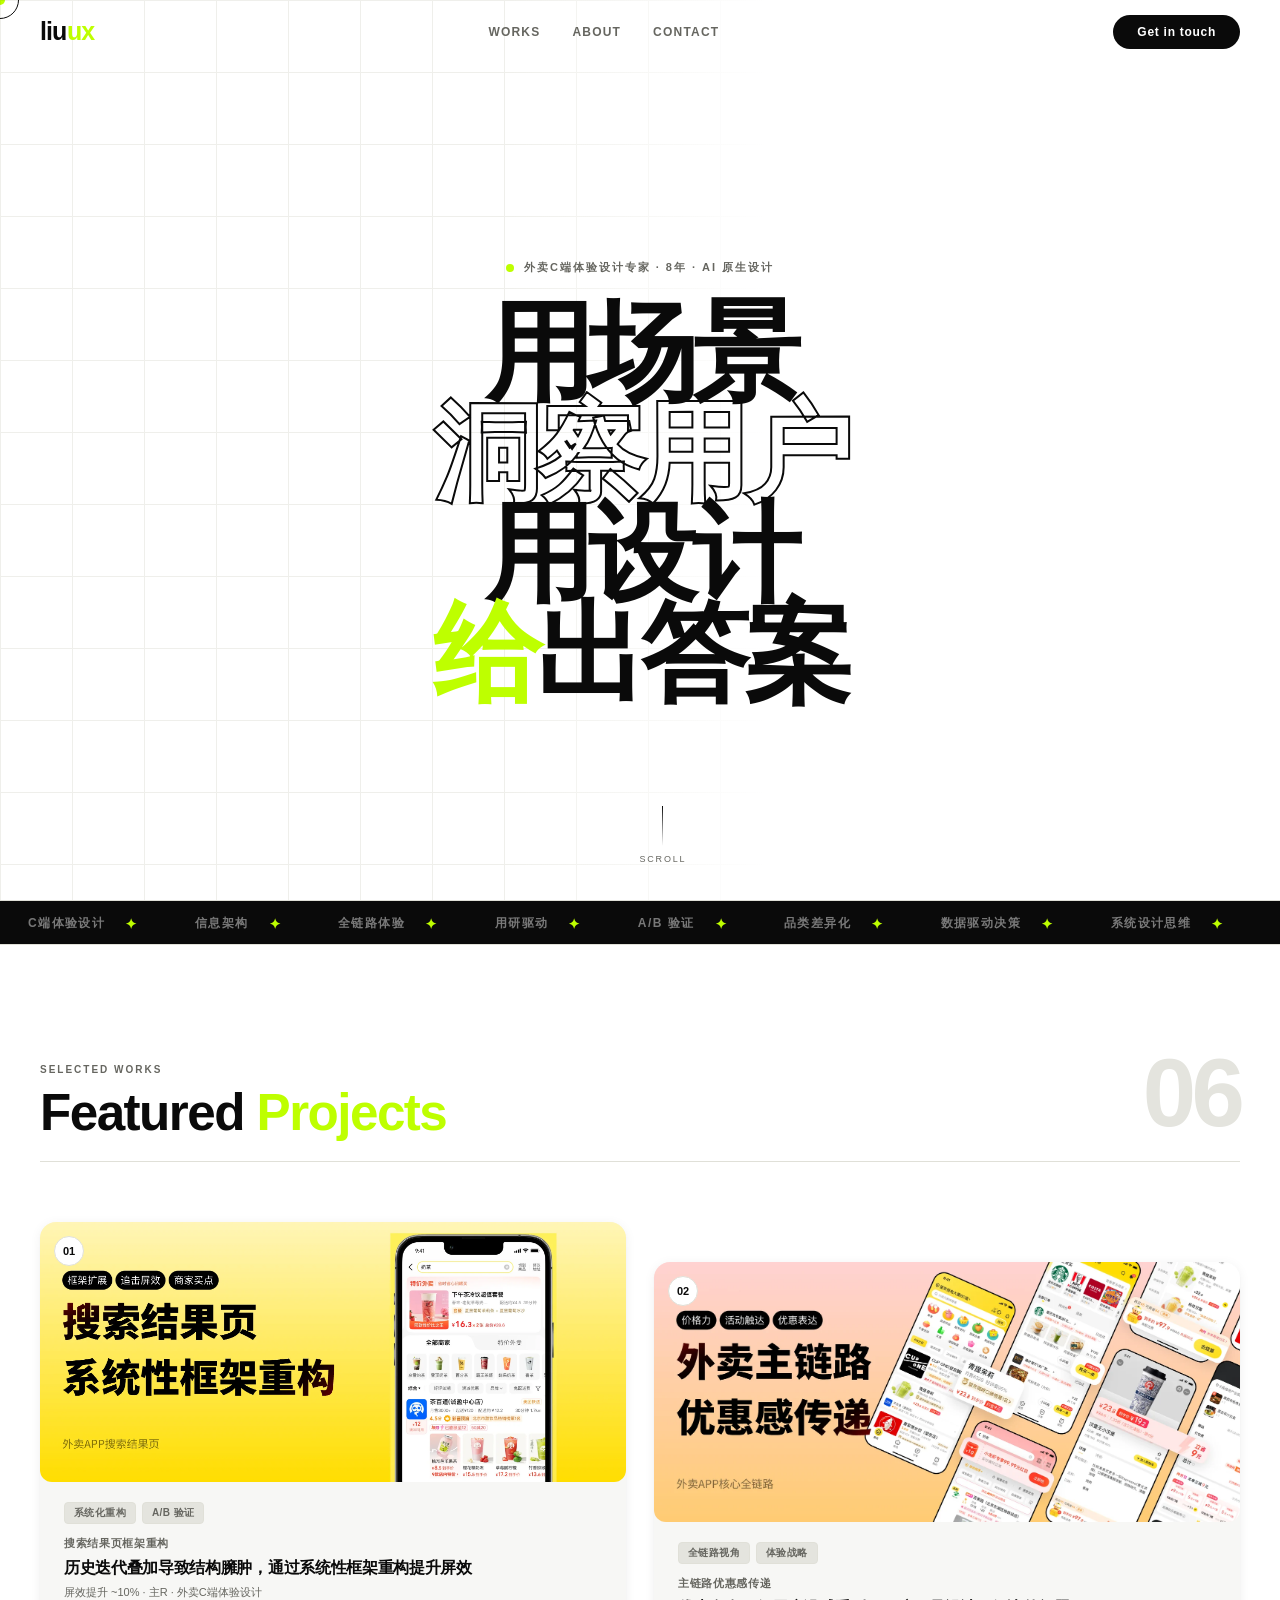
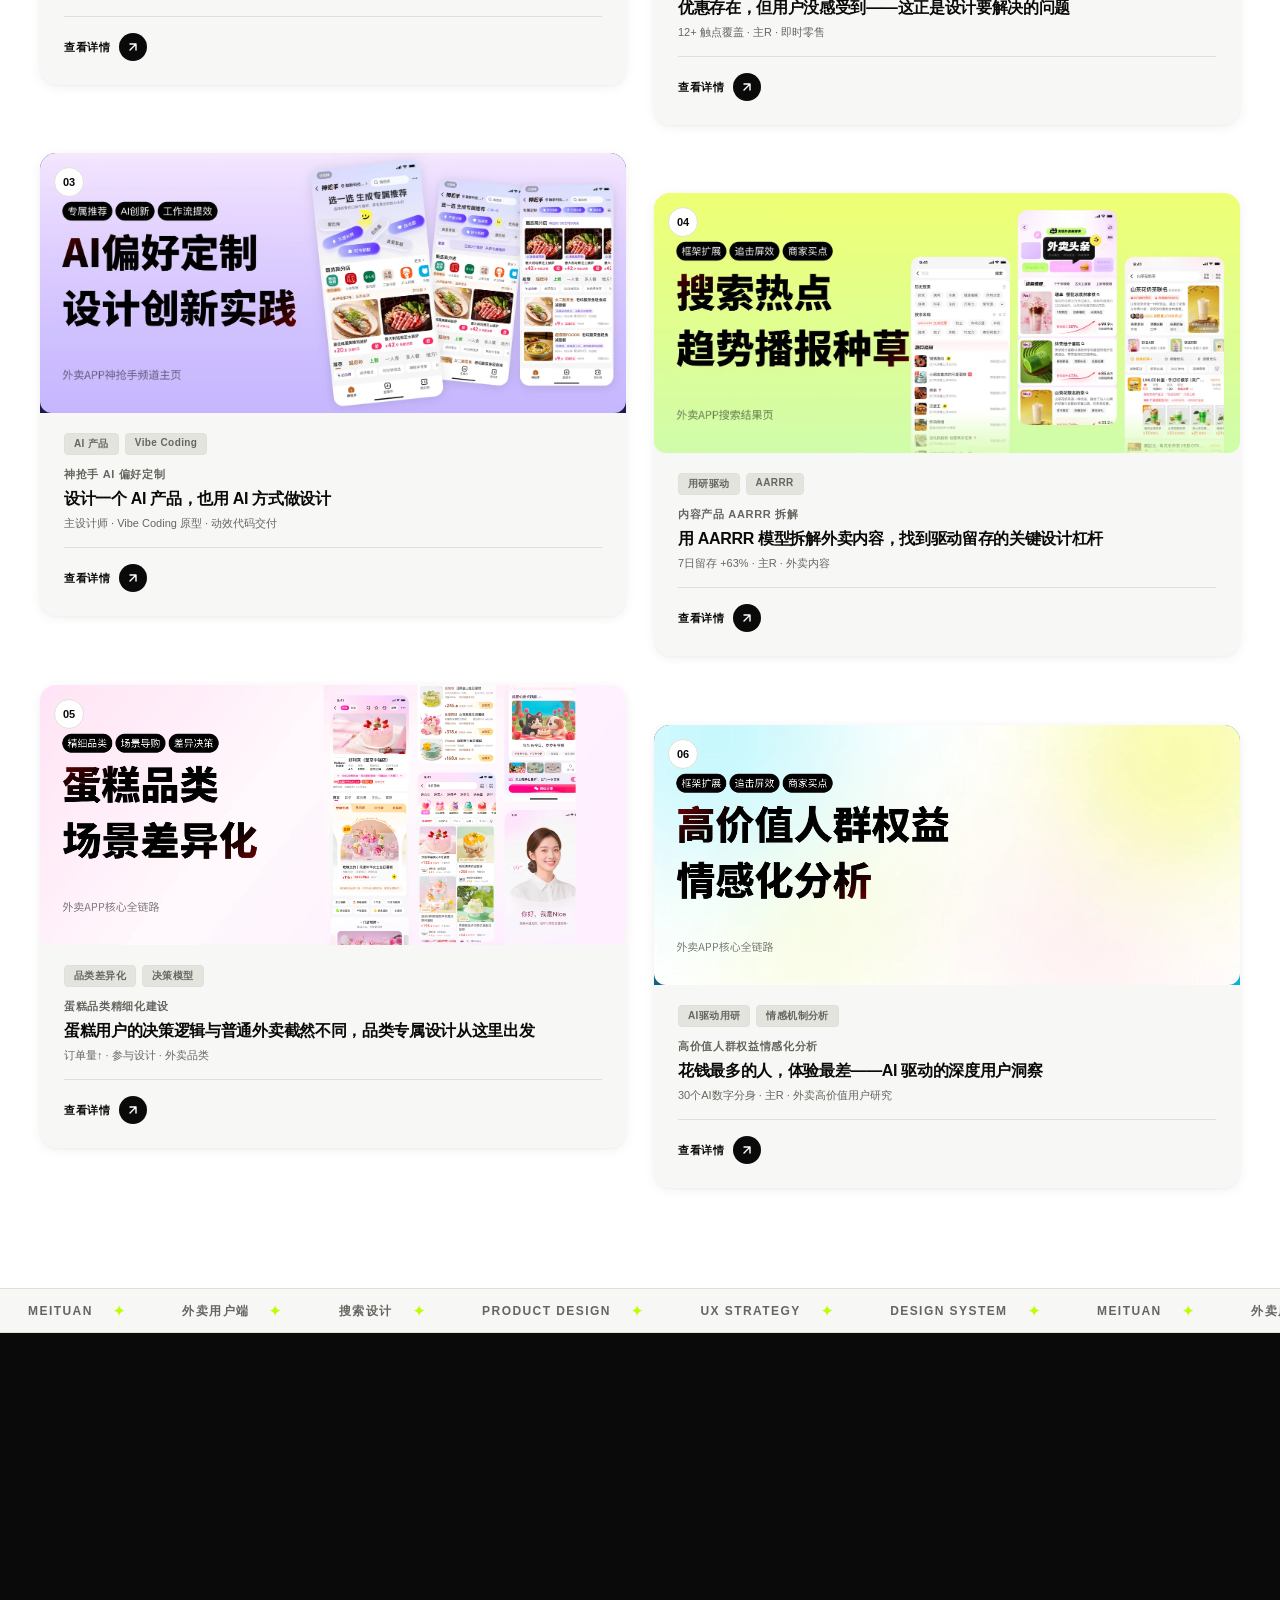
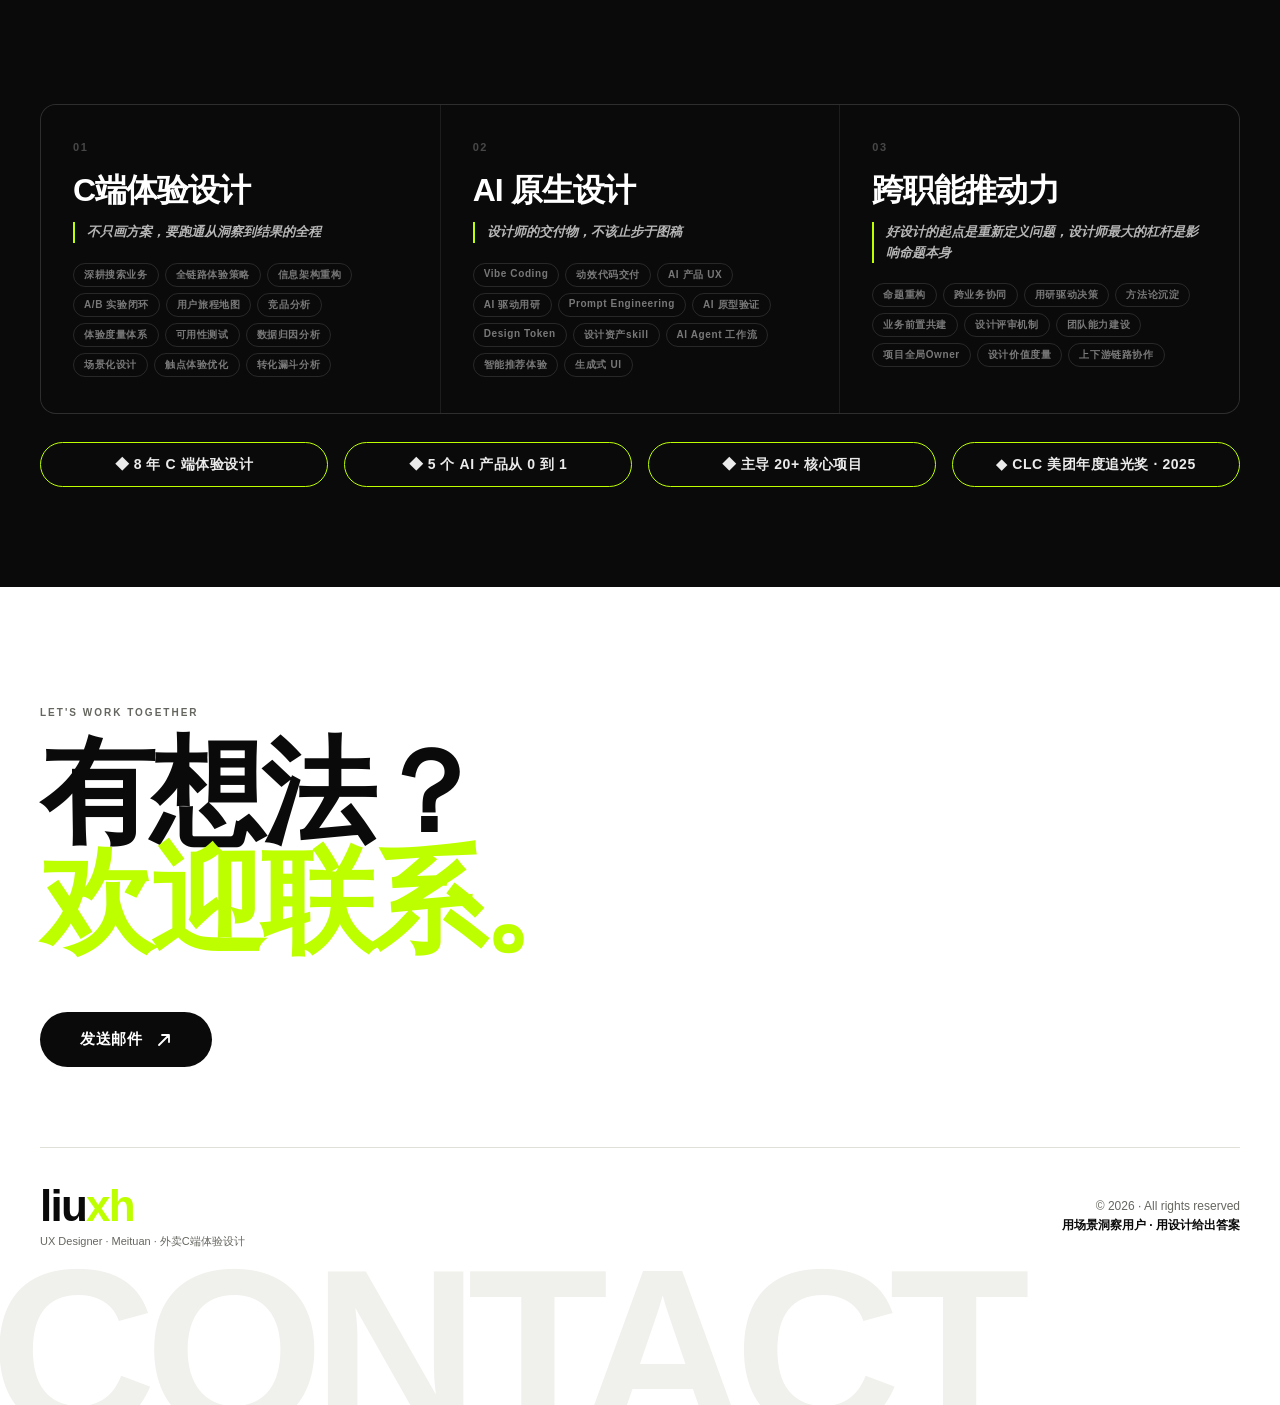
==== commit 8ce78ce1: "perf: fix shimmer placeholder visibility & compress remaining media - remove opacity:0 so skeleton a" ====
--- a/index.html
+++ b/index.html
@@ -733,7 +733,45 @@
   .contact-title{font-size:clamp(40px,12vw,80px);}
 .metrics-row{gap:12px;}
 }
-</style>
+
+    /* ── Image Loading Placeholder ── */
+    img[loading="lazy"] {
+      background: linear-gradient(90deg, #f0f0f0 25%, #e0e0e0 50%, #f0f0f0 75%);
+      background-size: 200% 100%;
+      animation: shimmer 1.5s infinite;
+      min-height: 200px;
+      border-radius: 12px;
+    }
+    img[loading="lazy"].loaded {
+      animation: none;
+      background: none;
+      min-height: unset;
+    }
+    /* Dark variant for dark-bg sections */
+    .section-img-dark[loading="lazy"],
+    .img-full-dark[loading="lazy"] {
+      background: linear-gradient(90deg, #1a1a1a 25%, #2a2a2a 50%, #1a1a1a 75%);
+      background-size: 200% 100%;
+    }
+    @keyframes shimmer {
+      0% { background-position: -200% 0; }
+      100% { background-position: 200% 0; }
+    }
+    /* Video placeholder */
+    video:not(.loaded) {
+      background: linear-gradient(90deg, #1a1a1a 25%, #2a2a2a 50%, #1a1a1a 75%);
+      background-size: 200% 100%;
+      animation: shimmer 1.5s infinite;
+      min-height: 300px;
+      border-radius: 12px;
+    }
+    video.loaded {
+      animation: none;
+      background: none;
+      min-height: unset;
+    }
+
+  </style>
 </head>
 <body>
 
@@ -879,7 +917,7 @@
       <div class="work-card rv d2" onclick="location.href='project-05.html'" style="cursor:none;">
         <div class="work-img">
           <div class="work-img-color" style="background:#1e1b4b;padding:0;overflow:hidden;">
-            <img src="cover-sqs.webp" alt="神抢手 AI 偏好定制" style="width:100%;height:100%;object-fit:cover;display:block;">
+            <img src="cover-sqs.webp" alt="神抢手 AI 偏好定制" loading="lazy" style="width:100%;height:100%;object-fit:cover;display:block;">
           </div>
           <div class="work-view">View<br>Project</div>
           <div class="work-num-badge">03</div>
@@ -910,7 +948,7 @@
       <!-- W4 -->
       <div class="work-card rv d3" onclick="location.href='project-03.html'" style="cursor:none;">
         <div class="work-img">
-          <img src="cover-trend.webp" alt="搜索热点趋势播报种草">
+          <img src="cover-trend.webp" alt="搜索热点趋势播报种草" loading="lazy">
           <div class="work-view">View<br>Project</div>
           <div class="work-num-badge">04</div>
         </div>
@@ -1581,5 +1619,43 @@
 
 document.addEventListener('keydown',e=>{if(e.key==='Escape'){closeDetail();closeEmailModal();}});
 </script>
+
+  <!-- Image load fade-in -->
+  <script>
+  (function(){
+    function markLoaded(img){
+      img.classList.add('loaded');
+    }
+    // Handle already-cached images
+    document.querySelectorAll('img[loading="lazy"]').forEach(function(img){
+      if(img.complete && img.naturalHeight > 0){
+        markLoaded(img);
+      } else {
+        img.addEventListener('load', function(){ markLoaded(img); });
+        img.addEventListener('error', function(){ markLoaded(img); });
+      }
+    });
+    // Handle dynamically loaded images (MutationObserver)
+    new MutationObserver(function(mutations){
+      mutations.forEach(function(m){
+        m.addedNodes.forEach(function(node){
+          if(node.tagName === 'IMG' && node.getAttribute('loading') === 'lazy'){
+            if(node.complete && node.naturalHeight > 0){
+              markLoaded(node);
+            } else {
+              node.addEventListener('load', function(){ markLoaded(node); });
+            }
+          }
+        });
+      });
+    }).observe(document.body, {childList: true, subtree: true});
+    // Videos
+    document.querySelectorAll('video').forEach(function(v){
+      v.addEventListener('loadeddata', function(){ v.classList.add('loaded'); });
+      if(v.readyState >= 2) v.classList.add('loaded');
+    });
+  })();
+  </script>
+
 </body>
 </html>
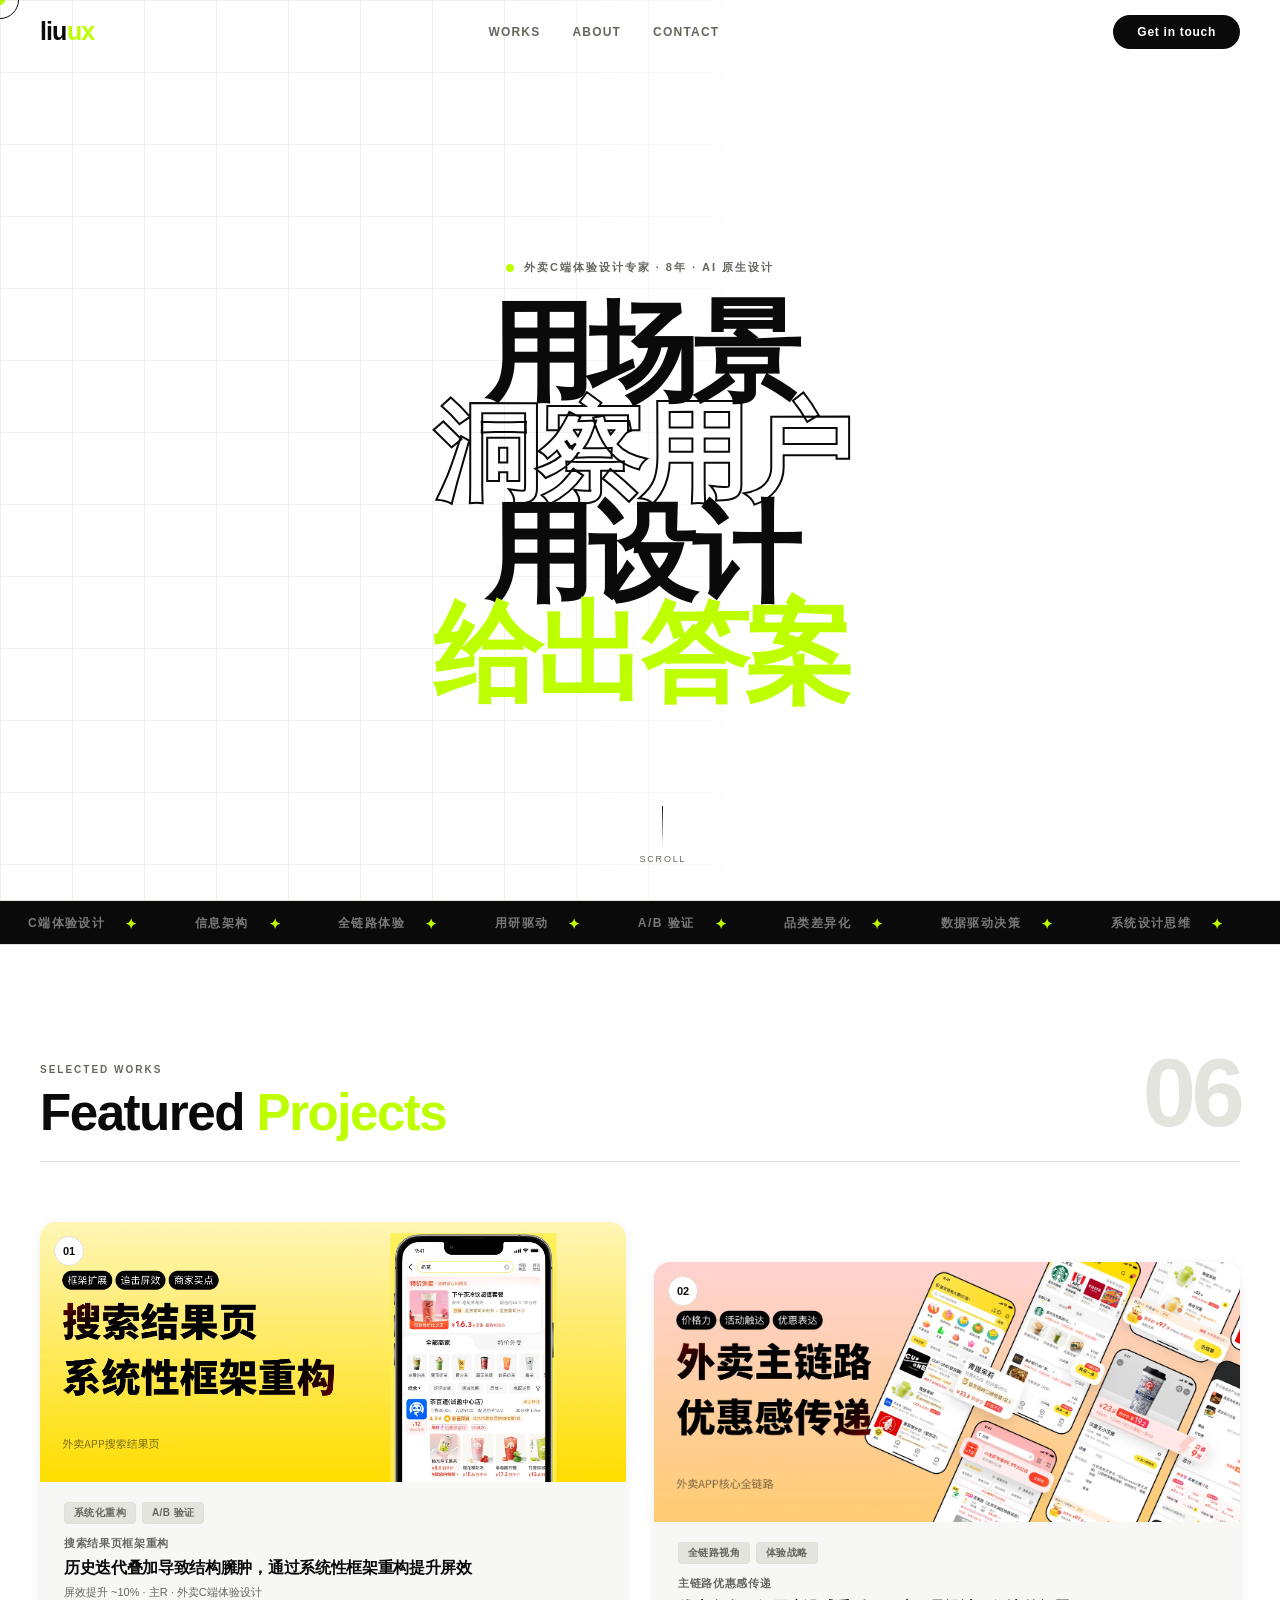
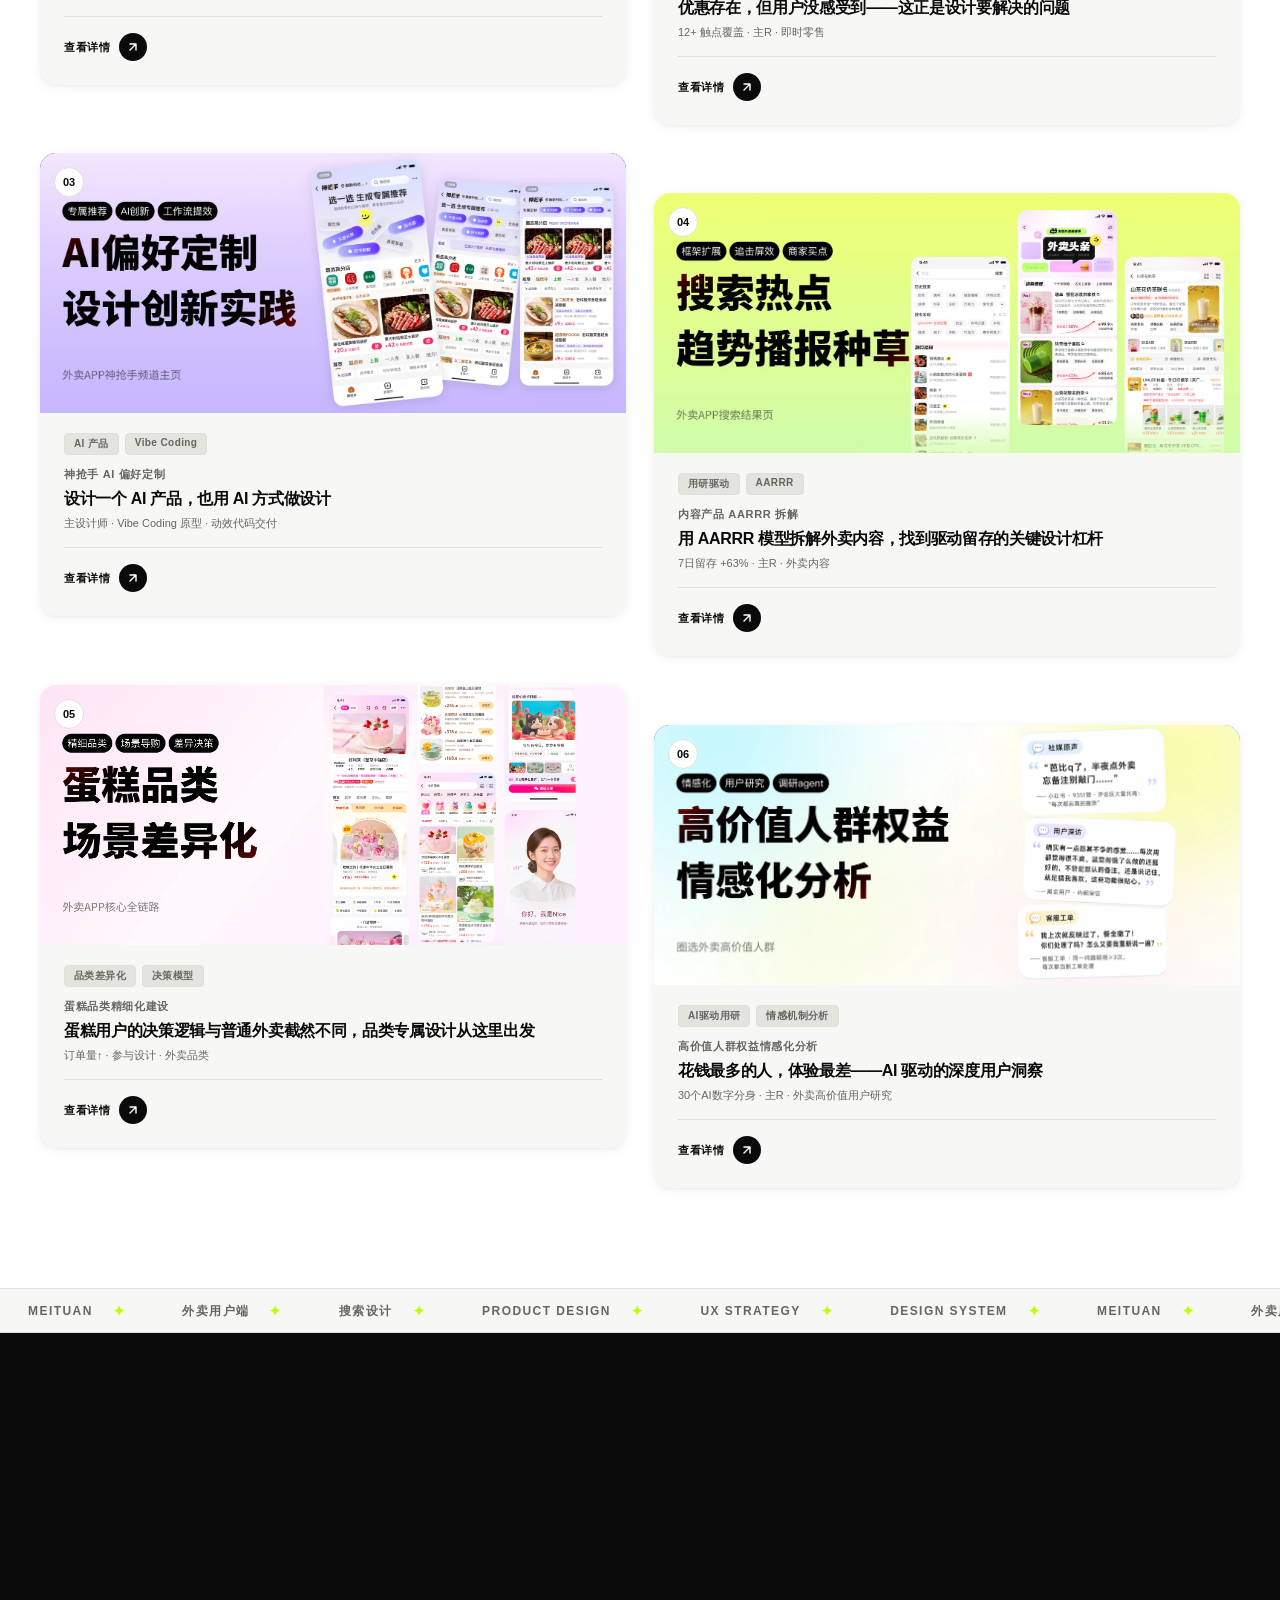
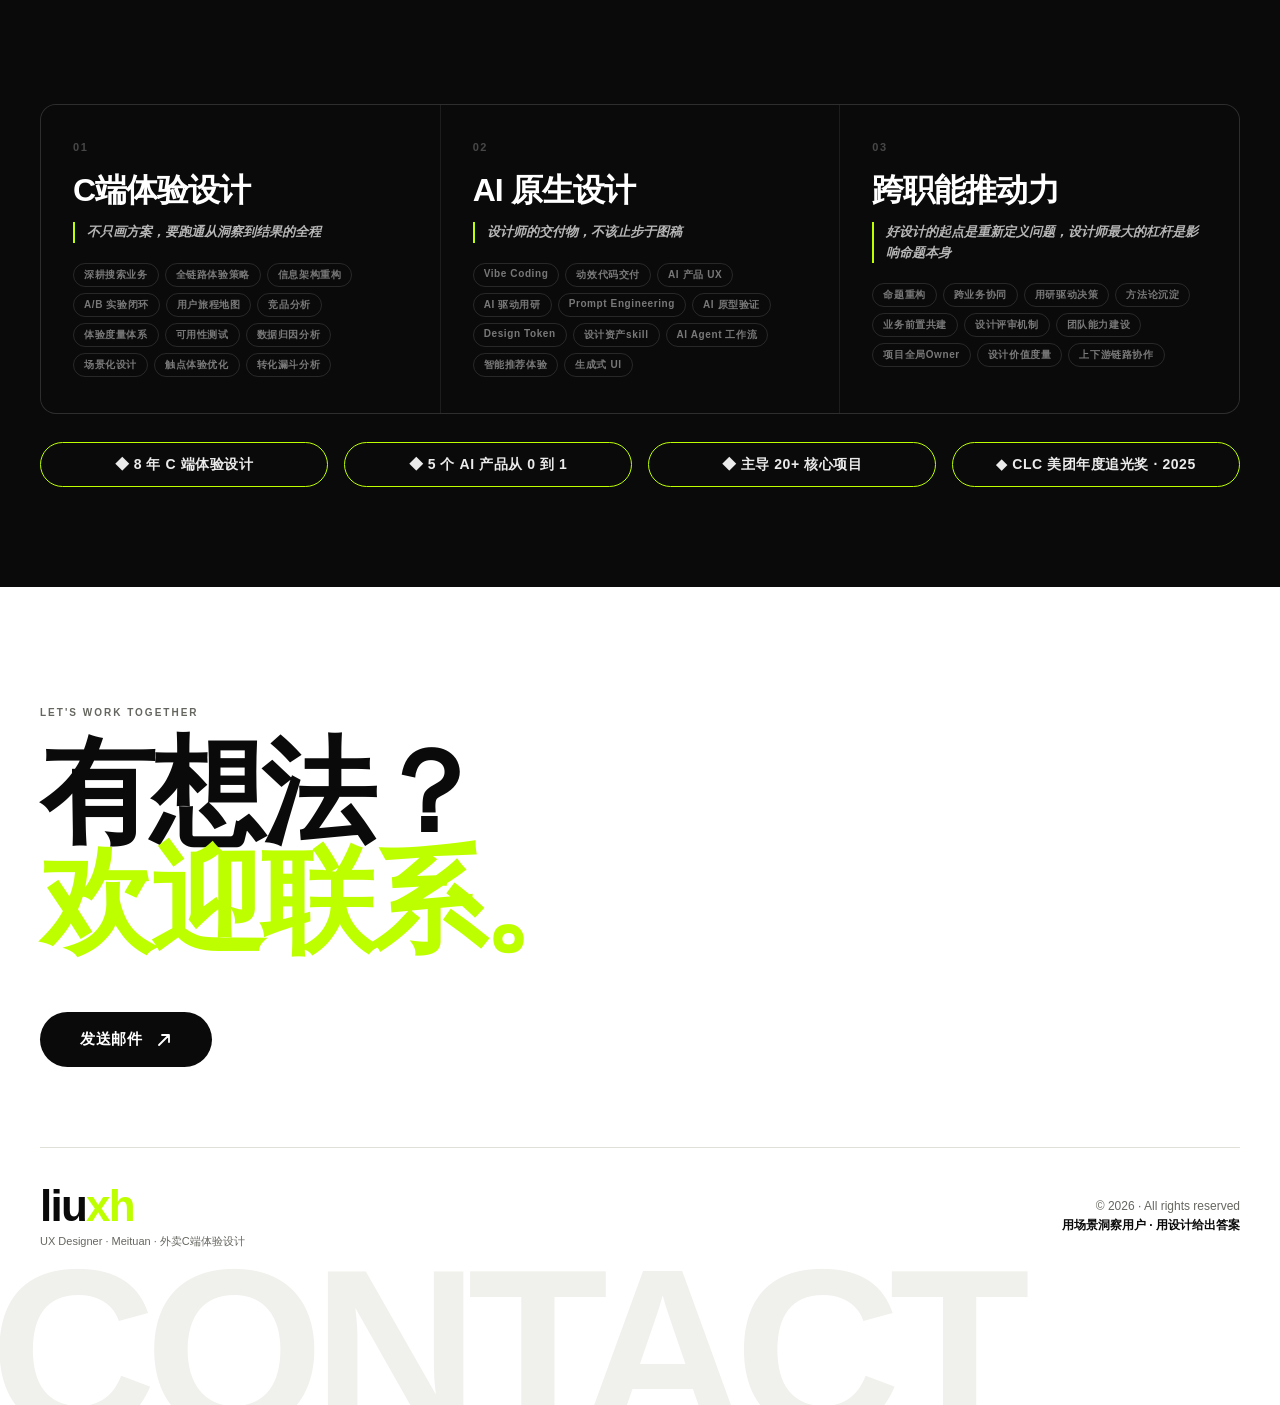
==== commit 52fe9e76: "fix: remove border-radius from shimmer placeholder to fix card image corners" ====
--- a/index.html
+++ b/index.html
@@ -740,7 +740,6 @@
       background-size: 200% 100%;
       animation: shimmer 1.5s infinite;
       min-height: 200px;
-      border-radius: 12px;
     }
     img[loading="lazy"].loaded {
       animation: none;
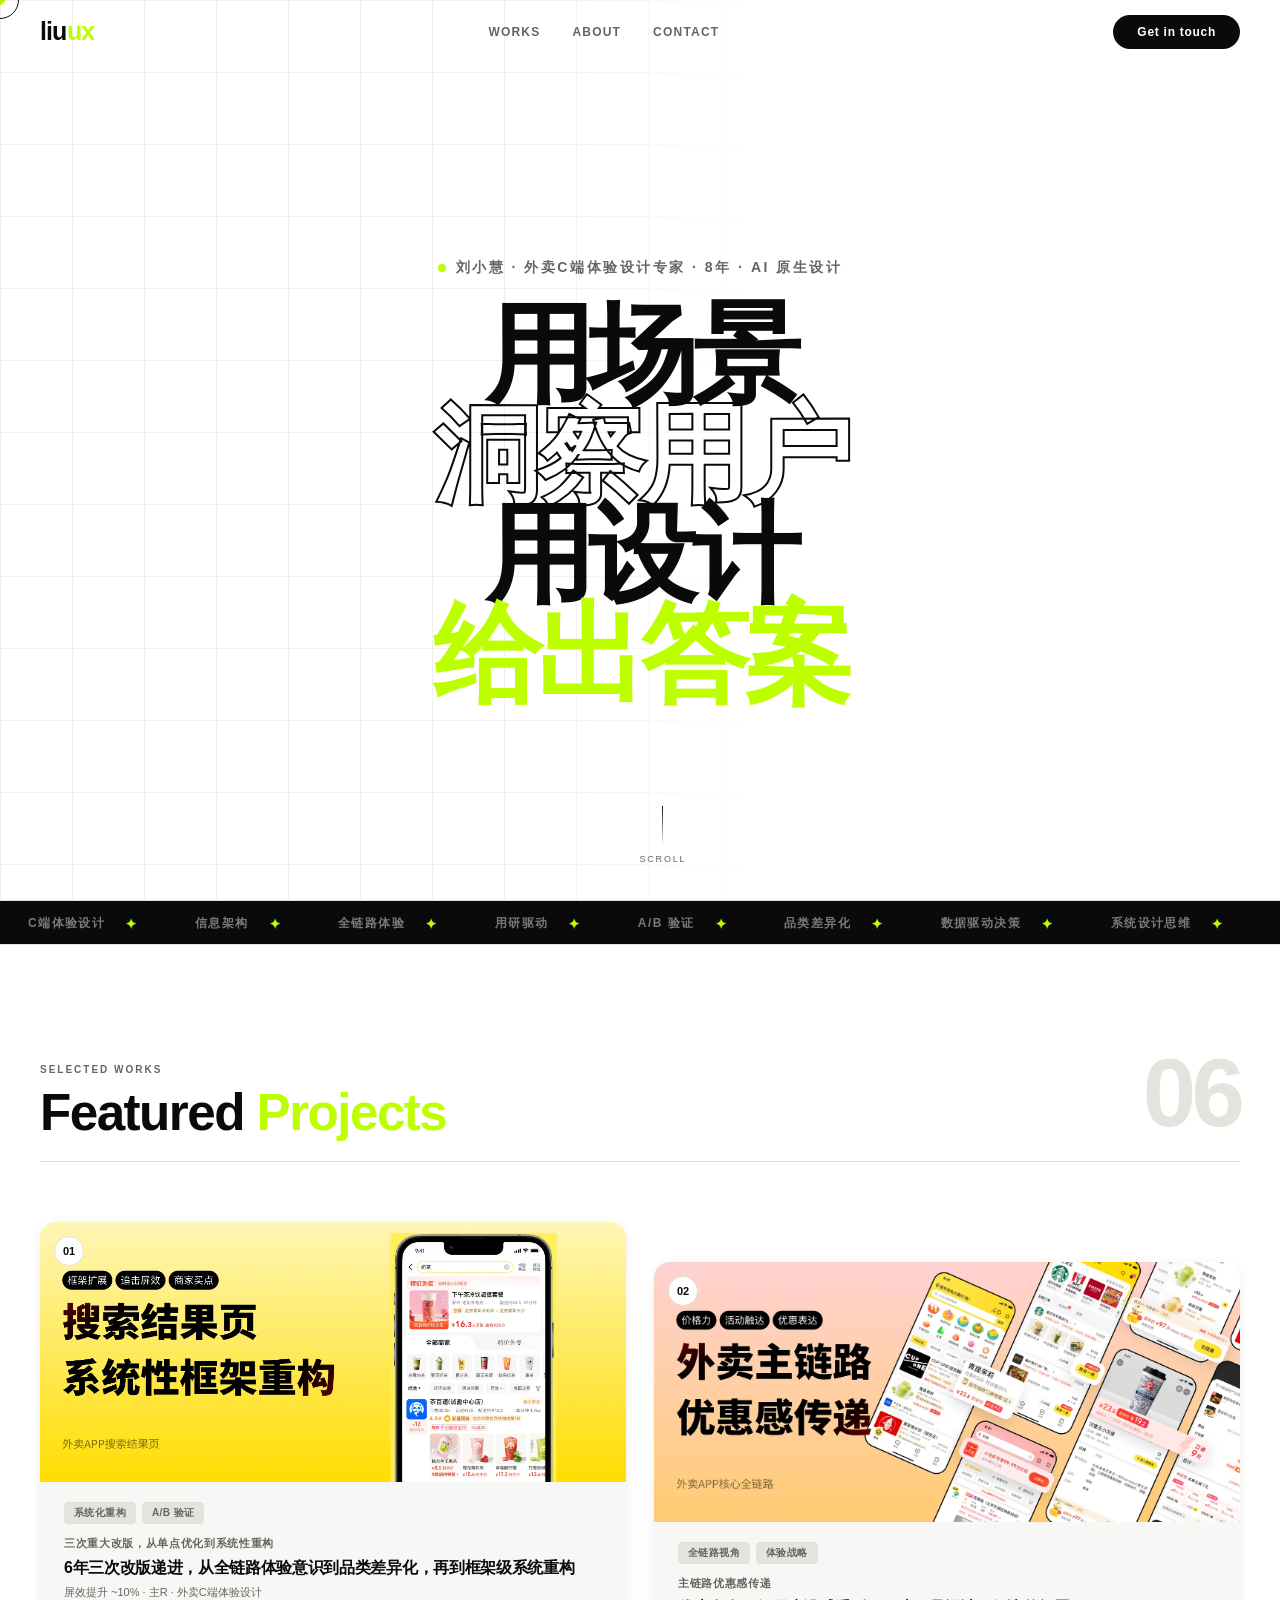
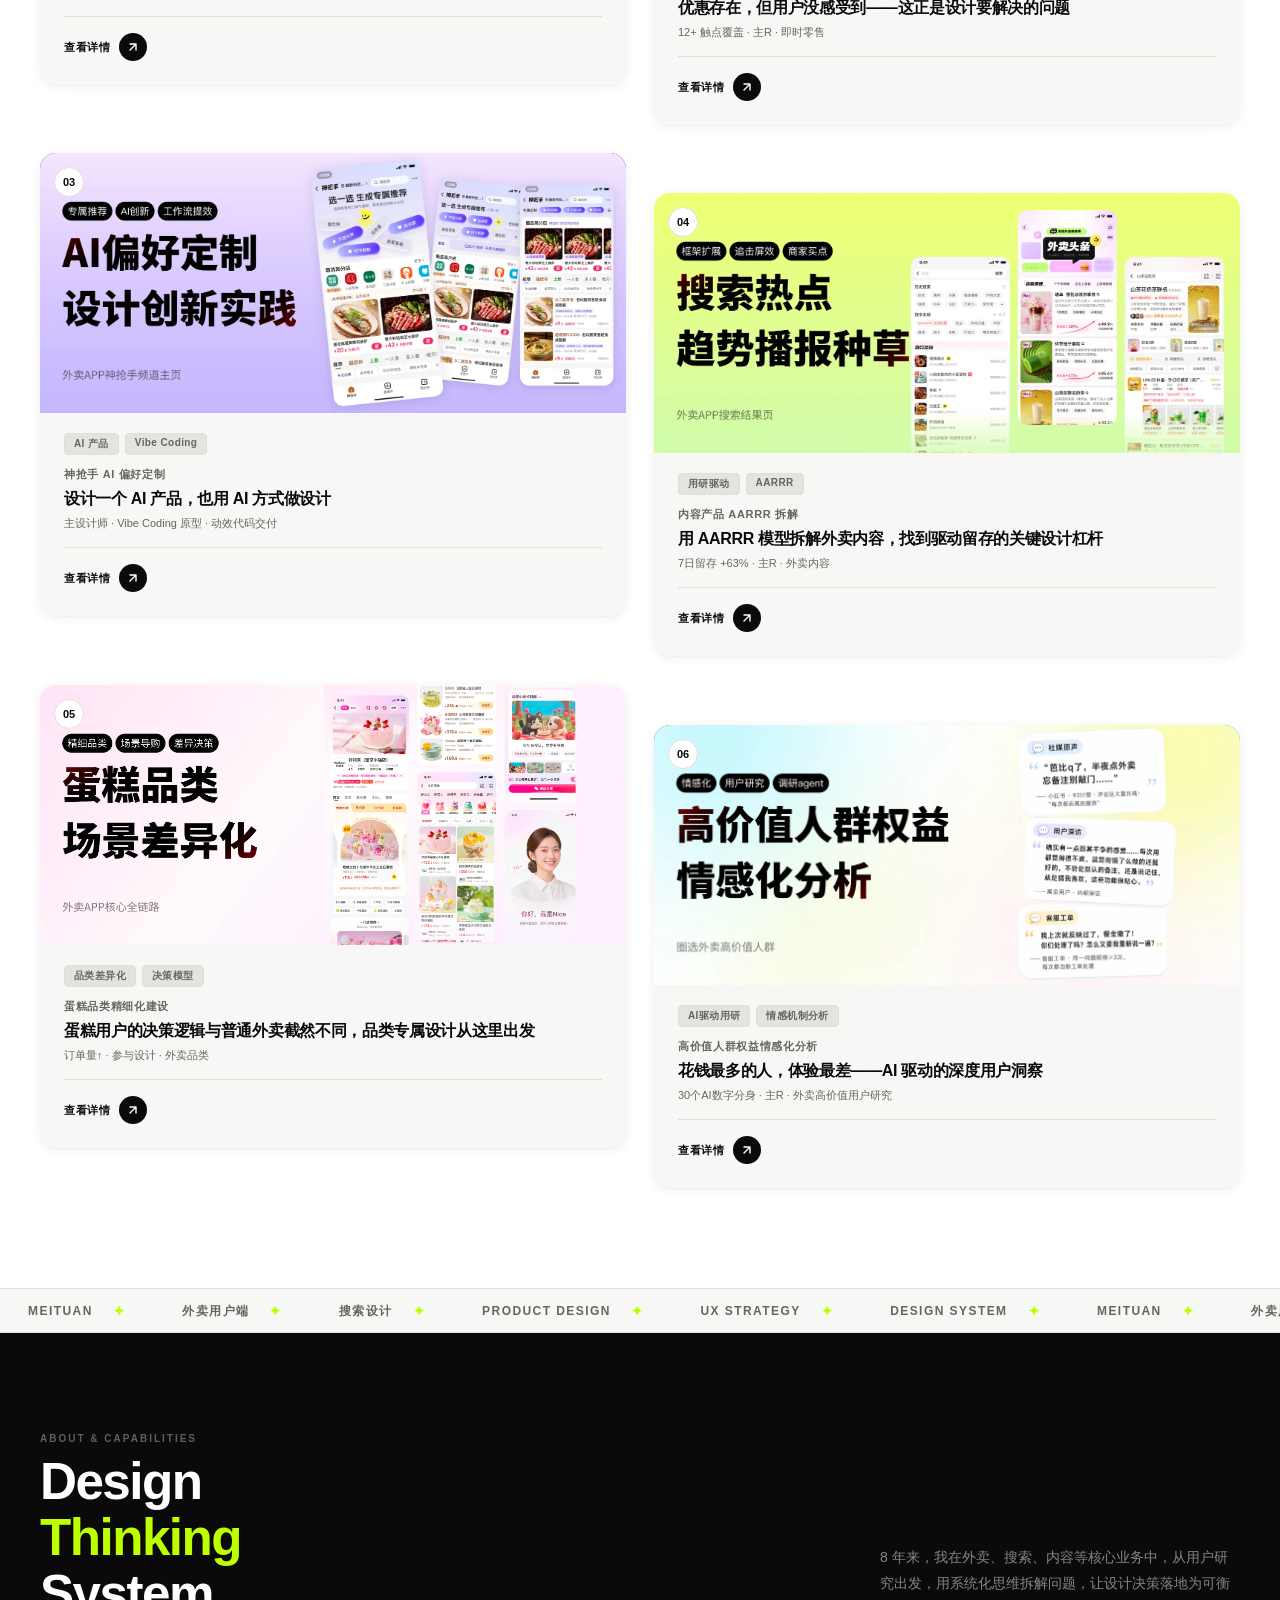
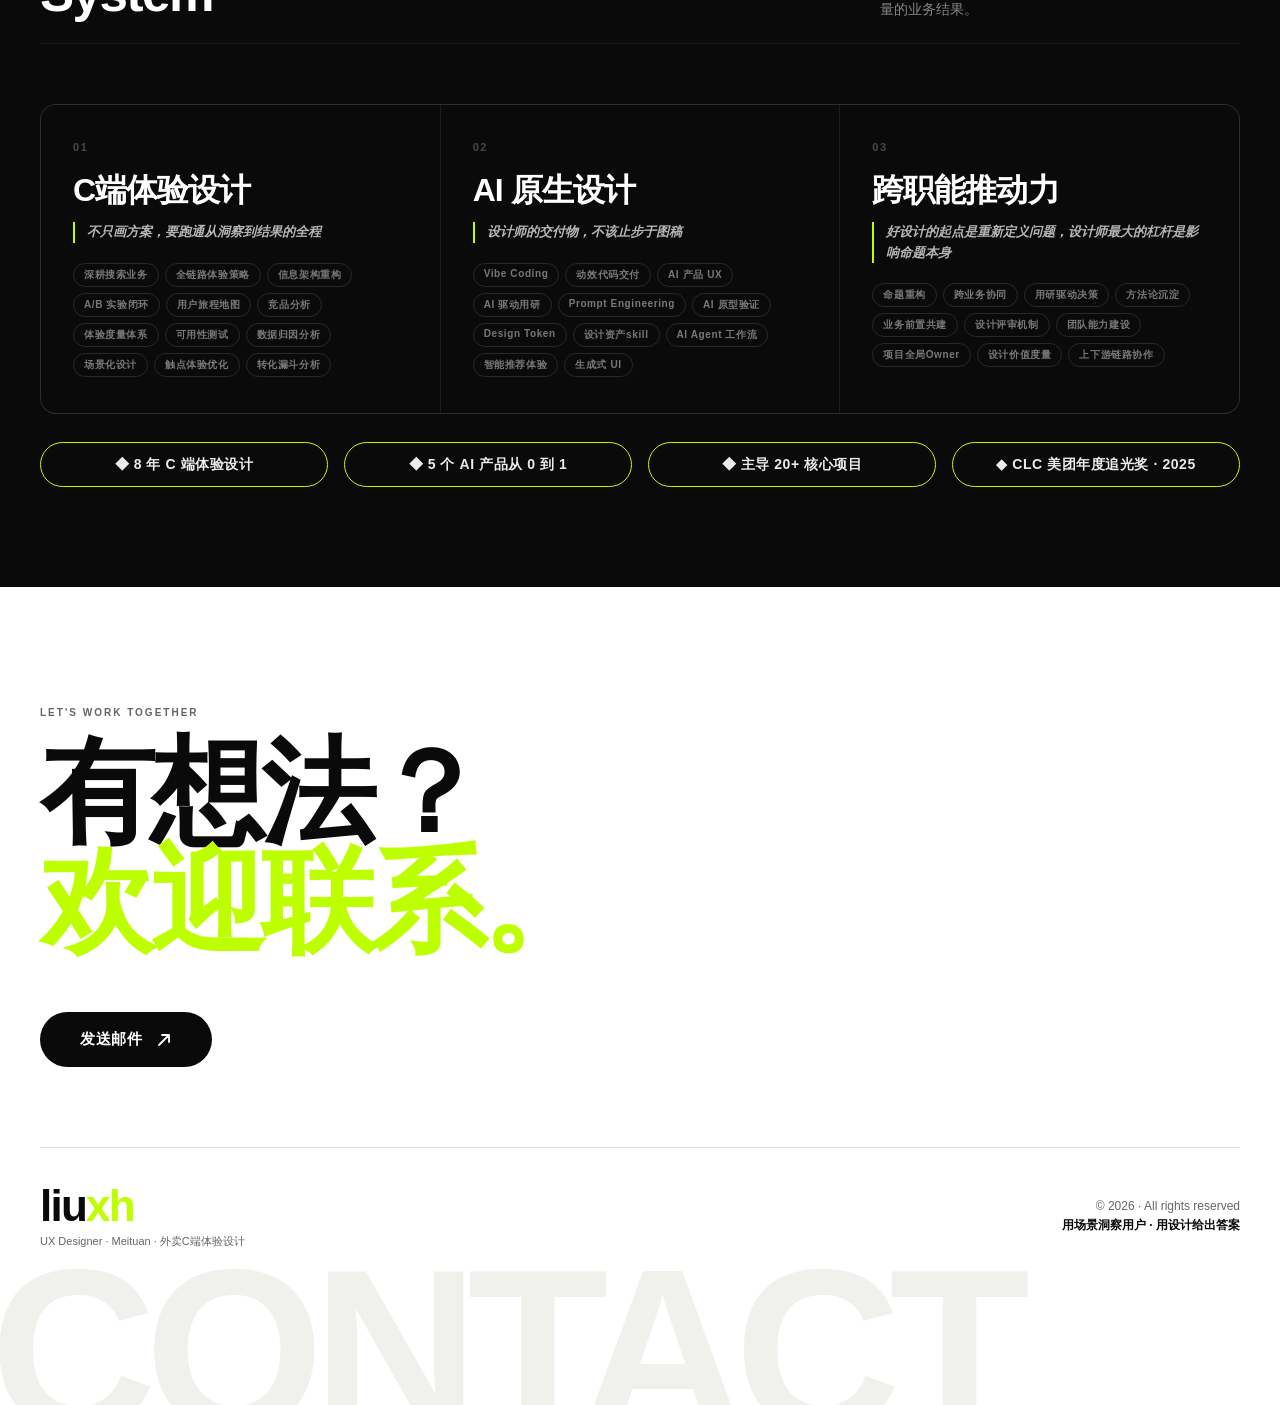
==== commit 693b40f2: "feat: 优化复盘模块关键词高亮样式 + 修复slider箭头对称 + 更新首页副标题" ====
--- a/index.html
+++ b/index.html
@@ -240,8 +240,8 @@
 }
 @keyframes dotPulse{0%,100%{transform:scale(1);opacity:1;}50%{transform:scale(1.7);opacity:.5;}}
 .hero-eyebrow-txt{
-  font-size:11px;font-weight:700;letter-spacing:.18em;text-transform:uppercase;
-  color:var(--text2);
+font-size:14px;font-weight:700;letter-spacing:.18em;text-transform:uppercase;
+color:var(--text2);
 }
 
 /* 滚动提示 */
@@ -802,7 +802,7 @@
   <div class="hero-inner">
     <div class="hero-eyebrow">
       <span class="hero-dot"></span>
-      <span class="hero-eyebrow-txt">外卖C端体验设计专家 · 8年 · AI 原生设计</span>
+      <span class="hero-eyebrow-txt">刘小慧 · 外卖C端体验设计专家 · 8年 · AI 原生设计</span>
     </div>
 
     <h1 class="hero-title" id="hero-title"></h1>
@@ -866,8 +866,8 @@
               <span class="work-tag">A/B 验证</span>
             </div>
           </div>
-<h3 class="work-title">搜索结果页框架重构</h3>
-<p class="work-hook">历史迭代叠加导致结构臃肿，通过系统性框架重构提升屏效</p>
+<h3 class="work-title">三次重大改版，从单点优化到系统性重构</h3>
+<p class="work-hook">6年三次改版递进，从全链路体验意识到品类差异化，再到框架级系统重构</p>
 <p class="work-sub">屏效提升 ~10% · 主R · 外卖C端体验设计</p>
           <div class="work-footer">
             <button class="work-cta">
